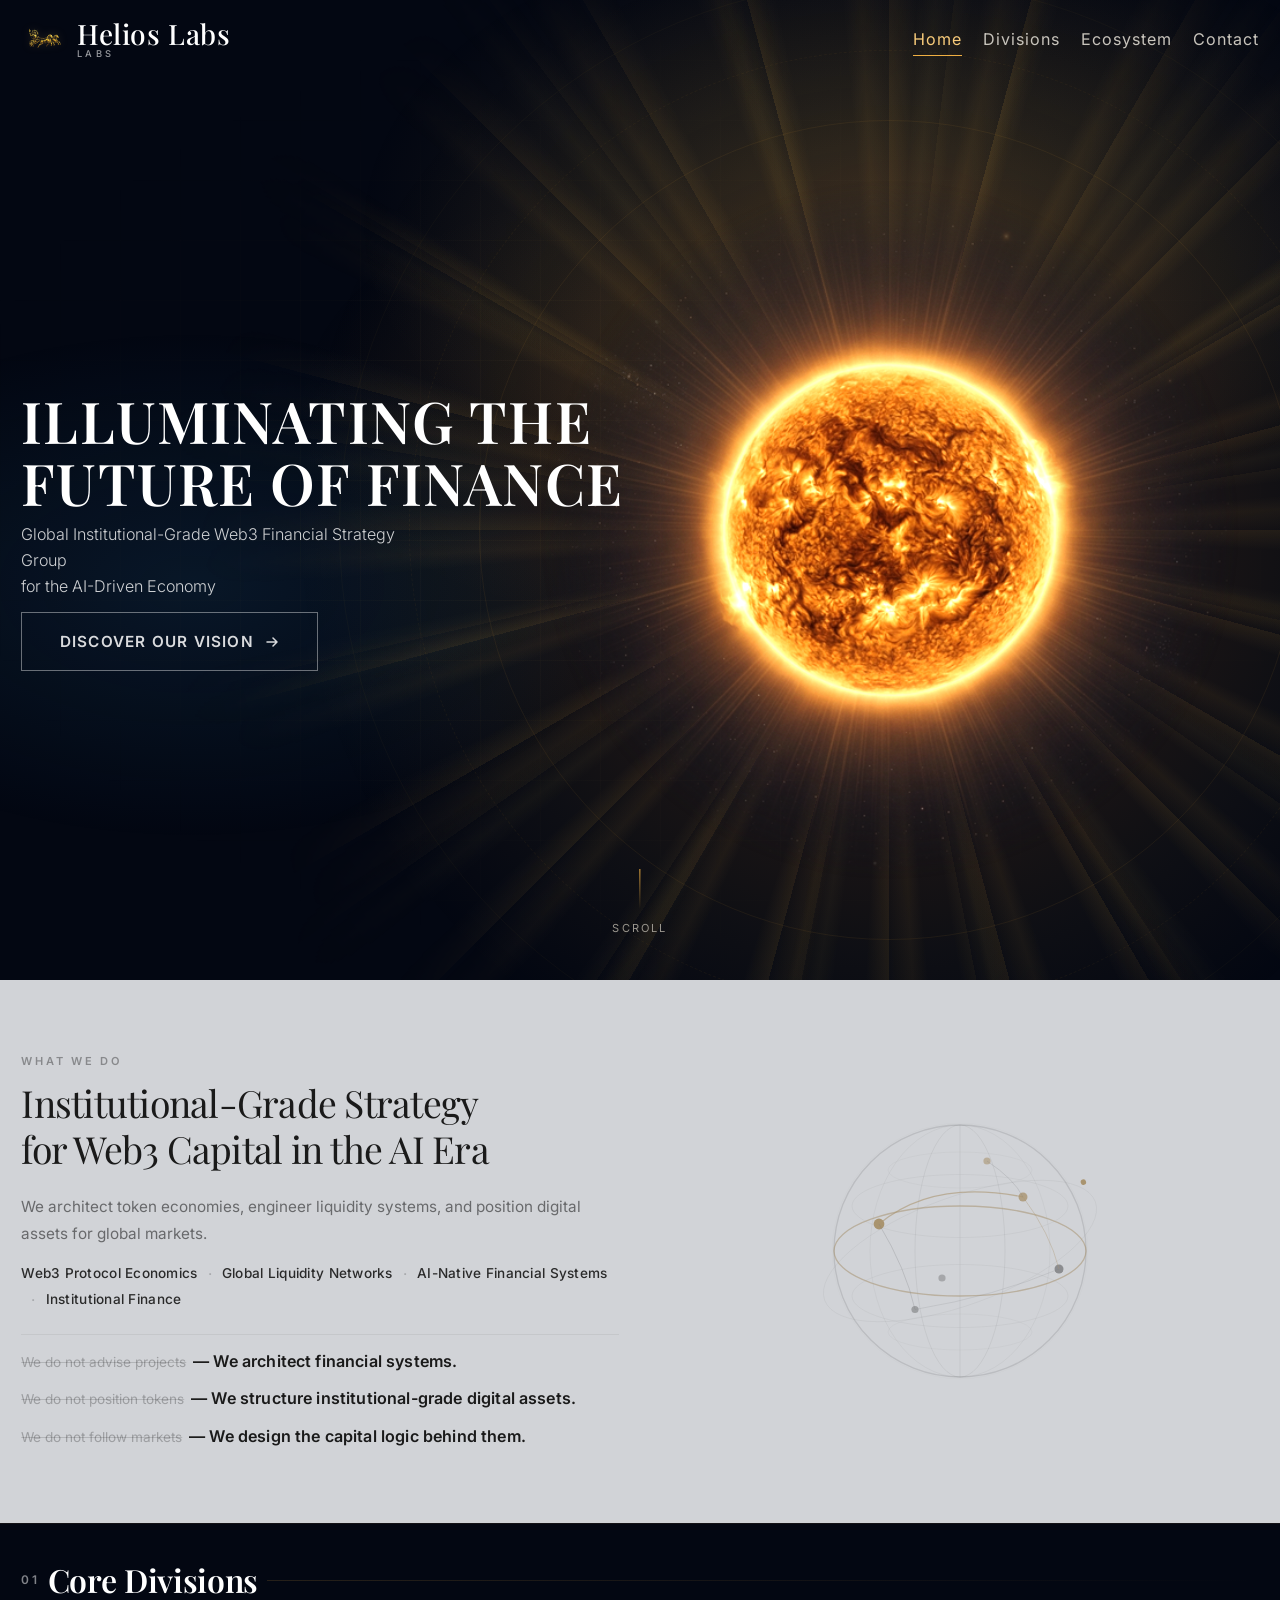
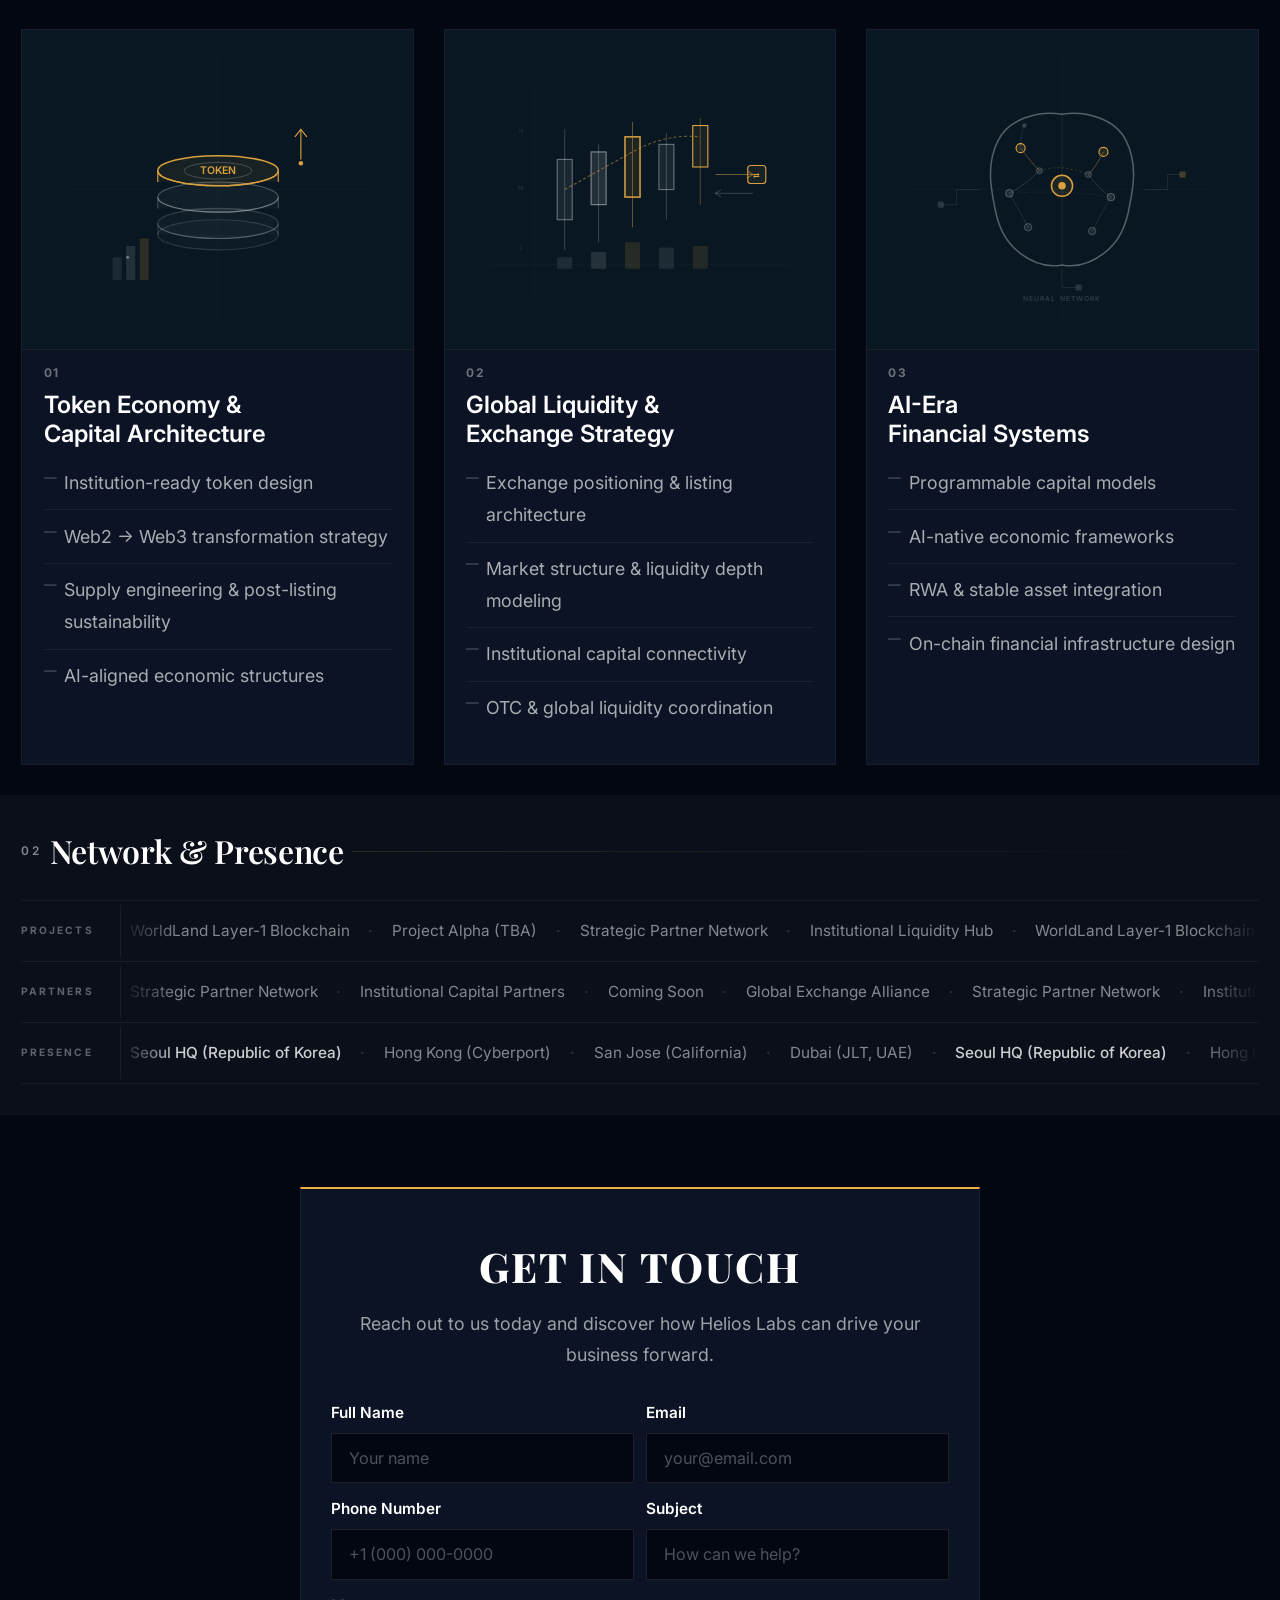
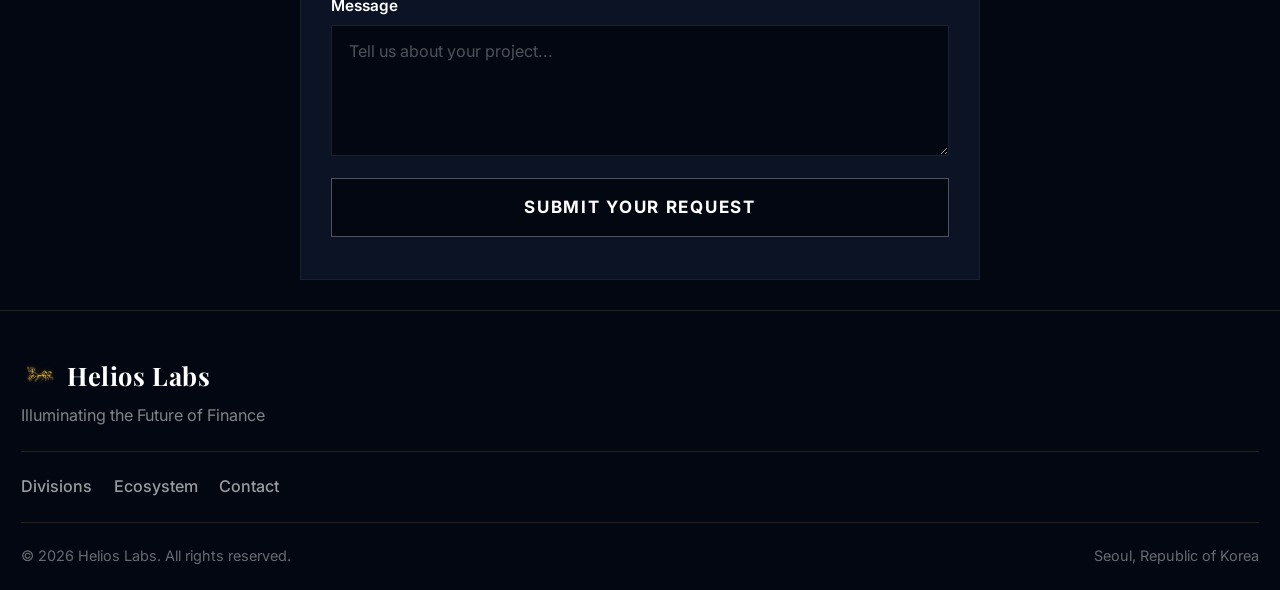
==== index.html @ 91d593d2 "d4" ====
<!DOCTYPE html>
<html lang="en">
<head>
  <meta charset="UTF-8" />
  <meta name="viewport" content="width=device-width, initial-scale=1.0" />
  <title>Helios Labs — Illuminating the Future of Finance</title>
  <meta name="description" content="Helios Labs is a global institutional-grade Web3 financial strategy group for the AI-driven economy. We architect token economies, engineer liquidity systems, and position digital assets for global markets." />
  <link rel="preconnect" href="https://fonts.googleapis.com" />
  <link rel="preconnect" href="https://fonts.gstatic.com" crossorigin />
  <link href="https://fonts.googleapis.com/css2?family=Playfair+Display:ital,wght@0,400;0,500;0,600;0,700;0,800;1,400;1,500;1,600;1,700&family=Inter:opsz,wght@14..32,300;14..32,400;14..32,500;14..32,600&display=swap" rel="stylesheet" />
  <link rel="stylesheet" href="style.css" />
</head>
<body>
  <!-- Navigation -->
  <nav id="navbar">
    <div class="nav-inner">
      <a href="#" class="logo">
        <img src="assets/helios-logo.png" alt="Helios Labs" class="logo-img" />
        <div class="logo-text-group">
          <span class="logo-text">Helios Labs</span>
          <span class="logo-sub">LABS</span>
        </div>
      </a>
      <ul class="nav-links" id="navLinks">
        <li><a href="#hero" class="nav-link active">Home</a></li>
        <li><a href="#divisions" class="nav-link">Divisions</a></li>
        <li><a href="#ecosystem" class="nav-link">Ecosystem</a></li>
        <li><a href="#contact" class="nav-link">Contact</a></li>
      </ul>
      <button class="nav-toggle" id="navToggle" aria-label="Toggle menu">
        <span></span><span></span><span></span>
      </button>
    </div>
  </nav>

  <!-- ═══════════════════════════════════════════
       BOX 1 — HERO
       ═══════════════════════════════════════════ -->
  <section id="hero">
    <!-- Particle Canvas (contained within hero) -->
    <canvas id="particles"></canvas>
    <div class="hero-bg-grid"></div>
    <div class="hero-content">
      <div class="hero-text hero-blur-reveal">
        <h1 class="hero-title" data-reveal>
          ILLUMINATING THE<br />
          <span class="hero-title-accent">FUTURE OF FINANCE</span>
        </h1>
        <p class="hero-subtitle" data-reveal>
          Global Institutional-Grade Web3 Financial Strategy Group<br />
          for the AI-Driven Economy
        </p>
        <a href="#divisions" class="btn-primary" data-reveal>
          <span>Discover Our Vision</span>
          <svg width="16" height="16" viewBox="0 0 16 16" fill="none"><path d="M3 8h10M9 4l4 4-4 4" stroke="currentColor" stroke-width="1.5" stroke-linecap="round" stroke-linejoin="round"/></svg>
        </a>
      </div>
      <div class="hero-visual" data-reveal>
        <div class="sun-glow"></div>
        <div class="sun-ring sun-ring-1"></div>
        <div class="sun-ring sun-ring-2"></div>
        <div class="sun-ring sun-ring-3"></div>
        <img src="assets/hero-sun.png" alt="Helios Sun" class="sun-image" />
      </div>
    </div>
    <div class="hero-scroll-indicator">
      <div class="scroll-line"></div>
      <span>Scroll</span>
    </div>
  </section>



  <!-- ═══════════════════════════════════════════
       NARRATIVE & MANIFESTO
       ═══════════════════════════════════════════ -->
  <section id="narrative">
    <div class="narrative-bg-lines"></div>
    <div class="section-container">
      
      <div class="narrative-rows">
        
        <!-- Single compact row: Text Left, Globe Right -->
        <div class="narrative-row">
          <div class="narrative-content" data-reveal style="padding-left: 0;">
            <p class="narrative-overline">What We Do</p>
            <h2 class="narrative-lead-v2">
              Institutional-Grade Strategy<br>for Web3 Capital in the AI Era
            </h2>

            <div class="narrative-body-block">
              <p class="narrative-body-v2">
                We architect token economies, engineer liquidity systems, and position digital assets for global markets.
              </p>

              <div class="narrative-pillars">
                <span class="pillar-item">Web3 Protocol Economics</span>
                <span class="pillar-divider">·</span>
                <span class="pillar-item">Global Liquidity Networks</span>
                <span class="pillar-divider">·</span>
                <span class="pillar-item">AI-Native Financial Systems</span>
                <span class="pillar-divider">·</span>
                <span class="pillar-item">Institutional Finance</span>
              </div>
            </div>

            <div class="manifesto-mini">
              <div class="manifesto-mini-row">
                <span class="cross">We do not advise projects</span>
                <span class="check">— We architect financial systems.</span>
              </div>
              <div class="manifesto-mini-row">
                <span class="cross">We do not position tokens</span>
                <span class="check">— We structure institutional-grade digital assets.</span>
              </div>
              <div class="manifesto-mini-row">
                <span class="cross">We do not follow markets</span>
                <span class="check">— We design the capital logic behind them.</span>
              </div>
            </div>
          </div>

          <div class="narrative-visual" data-reveal>
            <svg viewBox="0 0 400 400" fill="none" xmlns="http://www.w3.org/2000/svg" class="wireframe-art" style="max-width: 360px;">
              <!-- Globe -->
              <g transform="translate(200, 200)">
                <circle cx="0" cy="0" r="140" stroke="rgba(255,255,255,0.25)" stroke-width="1.5" fill="none"/>
                <circle cx="0" cy="0" r="142" stroke="rgba(255,255,255,0.08)" stroke-width="0.5" fill="none"/>
                <ellipse cx="0" cy="0" rx="140" ry="50" stroke="rgba(255,255,255,0.12)" stroke-width="1" fill="none"/>
                <ellipse cx="0" cy="-50" rx="120" ry="35" stroke="rgba(255,255,255,0.10)" stroke-width="1" fill="none"/>
                <ellipse cx="0" cy="50" rx="120" ry="35" stroke="rgba(255,255,255,0.10)" stroke-width="1" fill="none"/>
                <ellipse cx="0" cy="-90" rx="80" ry="20" stroke="rgba(255,255,255,0.08)" stroke-width="1" fill="none"/>
                <ellipse cx="0" cy="90" rx="80" ry="20" stroke="rgba(255,255,255,0.08)" stroke-width="1" fill="none"/>
                <ellipse cx="0" cy="0" rx="50" ry="140" stroke="rgba(255,255,255,0.15)" stroke-width="1" fill="none"/>
                <ellipse cx="0" cy="0" rx="100" ry="140" stroke="rgba(255,255,255,0.10)" stroke-width="1" fill="none"/>
                <line x1="0" y1="-140" x2="0" y2="140" stroke="rgba(255,255,255,0.15)" stroke-width="1"/>
                <ellipse cx="0" cy="0" rx="140" ry="50" stroke="var(--gold)" stroke-width="1.5" fill="none" opacity="0.5"/>
                <circle cx="-90" cy="-30" r="6" fill="var(--gold)" class="svg-pulse"/>
                <circle cx="70" cy="-60" r="5" fill="var(--gold)" opacity="0.8" class="svg-pulse" style="animation-delay:0.3s"/>
                <circle cx="110" cy="20" r="5" fill="rgba(255,255,255,0.8)" class="svg-pulse" style="animation-delay:0.6s"/>
                <circle cx="-50" cy="65" r="4" fill="rgba(255,255,255,0.6)"/>
                <circle cx="30" cy="-100" r="4" fill="var(--gold)" opacity="0.6"/>
                <circle cx="-20" cy="30" r="4" fill="rgba(255,255,255,0.5)"/>
                <path d="M-90,-30 Q -30,-80 70,-60" stroke="var(--gold)" stroke-width="1.5" fill="none" opacity="0.6"/>
                <path d="M70,-60 Q 100,-20 110,20" stroke="var(--gold)" stroke-width="1" fill="none" opacity="0.4"/>
                <path d="M-90,-30 Q -60,20 -50,65" stroke="rgba(255,255,255,0.3)" stroke-width="1" fill="none"/>
                <path d="M110,20 Q 40,50 -50,65" stroke="rgba(255,255,255,0.2)" stroke-width="1" fill="none"/>
                <path d="M30,-100 Q 60,-80 70,-60" stroke="rgba(255,255,255,0.25)" stroke-width="1" fill="none"/>
                <g class="svg-spin" style="animation-duration: 30s;">
                  <ellipse cx="0" cy="0" rx="160" ry="60" stroke="rgba(255,255,255,0.1)" stroke-width="1" fill="none" transform="rotate(-20)"/>
                  <circle cx="155" cy="-25" r="3" fill="var(--gold)" transform="rotate(-20)"/>
                </g>
              </g>
            </svg>
          </div>
        </div>

      </div>

    </div>
  </section>

  <!-- ═══════════════════════════════════════════
       BOX 2 — CORE DIVISIONS
       ═══════════════════════════════════════════ -->
  <section id="divisions">
    <div class="section-container">
      <div class="section-header" data-reveal>
        <span class="section-label">01</span>
        <h2 class="section-title">Core Divisions</h2>
        <div class="section-line"></div>
      </div>

      <div class="divisions-grid">
        <!-- Division 1 -->
        <div class="division-card" data-reveal>
          <div class="division-art-container">
            <svg class="division-svg" viewBox="0 0 400 360" fill="none" xmlns="http://www.w3.org/2000/svg">
              <!-- Subtle grid -->
              <g stroke="rgba(255,255,255,0.04)" stroke-width="1">
                <line x1="0" y1="180" x2="400" y2="180"/><line x1="200" y1="0" x2="200" y2="360"/>
              </g>

              <!-- Coin Stack -->
              <g transform="translate(200, 180)">
                <!-- Bottom coin -->
                <ellipse cx="0" cy="60" rx="80" ry="20" stroke="rgba(255,255,255,0.15)" stroke-width="1.5" fill="rgba(255,255,255,0.02)"/>
                <path d="M-80,60 L-80,45 A80 20 0 0 0 80 45 L80,60" stroke="rgba(255,255,255,0.15)" stroke-width="1.5" fill="rgba(255,255,255,0.02)"/>
                <ellipse cx="0" cy="45" rx="80" ry="20" stroke="rgba(255,255,255,0.2)" stroke-width="1.5" fill="rgba(255,255,255,0.03)"/>

                <!-- Middle coin -->
                <path d="M-80,25 L-80,10 A80 20 0 0 0 80 10 L80,25" stroke="rgba(255,255,255,0.25)" stroke-width="1.5" fill="rgba(255,255,255,0.03)"/>
                <ellipse cx="0" cy="10" rx="80" ry="20" stroke="rgba(255,255,255,0.3)" stroke-width="1.5" fill="rgba(255,255,255,0.04)"/>

                <!-- Top coin (highlighted) -->
                <path d="M-80,-10 L-80,-25 A80 20 0 0 0 80 -25 L80,-10" stroke="var(--gold)" stroke-width="1.5" fill="rgba(239,175,66,0.06)"/>
                <ellipse cx="0" cy="-25" rx="80" ry="20" stroke="var(--gold)" stroke-width="2" fill="rgba(239,175,66,0.08)"/>
                <!-- Token symbol on top coin -->
                <ellipse cx="0" cy="-25" rx="45" ry="11" stroke="rgba(255,255,255,0.3)" stroke-width="1" fill="none"/>
                <text x="0" y="-21" text-anchor="middle" font-size="14" font-weight="600" fill="var(--gold)" font-family="Inter, sans-serif">TOKEN</text>
              </g>

              <!-- Upward arrow (growth) -->
              <g transform="translate(310, 100)" class="svg-float">
                <line x1="0" y1="40" x2="0" y2="0" stroke="var(--gold)" stroke-width="1.5"/>
                <polyline points="-8,10 0,0 8,10" stroke="var(--gold)" stroke-width="1.5" fill="none"/>
              </g>

              <!-- Small chart bars -->
              <g transform="translate(60, 240)" opacity="0.3">
                <rect x="0" y="30" width="12" height="30" fill="rgba(255,255,255,0.3)" rx="1"/>
                <rect x="18" y="15" width="12" height="45" fill="rgba(255,255,255,0.4)" rx="1"/>
                <rect x="36" y="5" width="12" height="55" fill="var(--gold)" rx="1" opacity="0.6"/>
              </g>

              <!-- Connection dots -->
              <circle cx="310" cy="145" r="3" fill="var(--gold)" class="svg-pulse"/>
              <circle cx="80" cy="270" r="2" fill="rgba(255,255,255,0.4)"/>
            </svg>
          </div>
          <div class="division-content">
            <div class="division-index">01</div>
            <h3>Token Economy &<br />Capital Architecture</h3>
            <ul class="division-list">
              <li>Institution-ready token design</li>
              <li>Web2 → Web3 transformation strategy</li>
              <li>Supply engineering & post-listing sustainability</li>
              <li>AI-aligned economic structures</li>
            </ul>
          </div>
        </div>

        <!-- Division 2 -->
        <div class="division-card" data-reveal>
          <div class="division-art-container">
            <svg class="division-svg" viewBox="0 0 400 360" fill="none" xmlns="http://www.w3.org/2000/svg">
              <!-- Subtle grid -->
              <g stroke="rgba(255,255,255,0.04)" stroke-width="1">
                <line x1="0" y1="280" x2="400" y2="280"/>
                <line x1="60" y1="40" x2="60" y2="320"/>
              </g>

              <!-- Y-axis labels -->
              <g fill="rgba(255,255,255,0.15)" font-size="8" font-family="Inter, sans-serif">
                <text x="45" y="105" text-anchor="end">H</text>
                <text x="45" y="180" text-anchor="end">M</text>
                <text x="45" y="260" text-anchor="end">L</text>
              </g>

              <!-- Candlestick Chart -->
              <g transform="translate(80, 80)">
                <!-- Candle 1 - bearish (down) -->
                <line x1="20" y1="20" x2="20" y2="180" stroke="rgba(255,255,255,0.3)" stroke-width="1"/>
                <rect x="10" y="60" width="20" height="80" stroke="rgba(255,255,255,0.4)" stroke-width="1.5" fill="rgba(255,255,255,0.08)"/>

                <!-- Candle 2 - bullish (up) -->
                <line x1="65" y1="40" x2="65" y2="170" stroke="rgba(255,255,255,0.3)" stroke-width="1"/>
                <rect x="55" y="50" width="20" height="70" stroke="rgba(255,255,255,0.5)" stroke-width="1.5" fill="rgba(255,255,255,0.12)"/>

                <!-- Candle 3 - strong bullish (gold) -->
                <line x1="110" y1="10" x2="110" y2="150" stroke="var(--gold)" stroke-width="1" opacity="0.6"/>
                <rect x="100" y="30" width="20" height="80" stroke="var(--gold)" stroke-width="2" fill="rgba(239,175,66,0.1)"/>

                <!-- Candle 4 - bullish -->
                <line x1="155" y1="25" x2="155" y2="140" stroke="rgba(255,255,255,0.3)" stroke-width="1"/>
                <rect x="145" y="40" width="20" height="60" stroke="rgba(255,255,255,0.4)" stroke-width="1.5" fill="rgba(255,255,255,0.08)"/>

                <!-- Candle 5 - top -->
                <line x1="200" y1="5" x2="200" y2="120" stroke="var(--gold)" stroke-width="1" opacity="0.5"/>
                <rect x="190" y="15" width="20" height="55" stroke="var(--gold)" stroke-width="1.5" fill="rgba(239,175,66,0.08)"/>

                <!-- Trend line overlay -->
                <path d="M20,100 Q65,75 110,50 T200,30" stroke="var(--gold)" stroke-width="1.5" fill="none" opacity="0.5" stroke-dasharray="4 3"/>
              </g>

              <!-- Liquidity flow arrows -->
              <g transform="translate(300, 160)">
                <!-- Bidirectional arrows -->
                <path d="M0,0 L50,0" stroke="var(--gold)" stroke-width="1.5" opacity="0.5"/>
                <polyline points="42,-5 50,0 42,5" stroke="var(--gold)" stroke-width="1.5" fill="none" opacity="0.5"/>
                <path d="M0,25 L50,25" stroke="rgba(255,255,255,0.3)" stroke-width="1"/>
                <polyline points="8,20 0,25 8,30" stroke="rgba(255,255,255,0.3)" stroke-width="1" fill="none"/>
              </g>

              <!-- Exchange node -->
              <g transform="translate(355, 160)" class="svg-pulse">
                <rect x="-12" y="-12" width="24" height="24" rx="4" stroke="var(--gold)" stroke-width="1.5" fill="rgba(239,175,66,0.08)"/>
                <text x="0" y="4" text-anchor="middle" font-size="10" fill="var(--gold)" font-family="Inter, sans-serif">⇄</text>
              </g>

              <!-- Volume bars at bottom -->
              <g transform="translate(80, 285)" opacity="0.25">
                <rect x="10" y="-15" width="20" height="15" fill="rgba(255,255,255,0.4)" rx="1"/>
                <rect x="55" y="-22" width="20" height="22" fill="rgba(255,255,255,0.5)" rx="1"/>
                <rect x="100" y="-35" width="20" height="35" fill="var(--gold)" rx="1" opacity="0.6"/>
                <rect x="145" y="-28" width="20" height="28" fill="rgba(255,255,255,0.4)" rx="1"/>
                <rect x="190" y="-30" width="20" height="30" fill="var(--gold)" rx="1" opacity="0.5"/>
              </g>
            </svg>
          </div>
          <div class="division-content">
            <div class="division-index">02</div>
            <h3>Global Liquidity &<br />Exchange Strategy</h3>
            <ul class="division-list">
              <li>Exchange positioning & listing architecture</li>
              <li>Market structure & liquidity depth modeling</li>
              <li>Institutional capital connectivity</li>
              <li>OTC & global liquidity coordination</li>
            </ul>
          </div>
        </div>

        <!-- Division 3 -->
        <div class="division-card" data-reveal>
          <div class="division-art-container">
            <svg class="division-svg" viewBox="0 0 400 360" fill="none" xmlns="http://www.w3.org/2000/svg">
              <!-- Subtle grid -->
              <g stroke="rgba(255,255,255,0.04)" stroke-width="1">
                <line x1="0" y1="180" x2="400" y2="180"/><line x1="200" y1="0" x2="200" y2="360"/>
              </g>

              <!-- Brain outline (left hemisphere) -->
              <g transform="translate(200, 175)">
                <path d="M0,-95 C-30,-100 -70,-90 -85,-60 C-100,-30 -95,0 -90,25 C-85,55 -75,75 -55,90 C-35,105 -15,108 0,105"
                      stroke="rgba(255,255,255,0.35)" stroke-width="2" fill="none"/>
                <!-- Brain outline (right hemisphere) -->
                <path d="M0,-95 C30,-100 70,-90 85,-60 C100,-30 95,0 90,25 C85,55 75,75 55,90 C35,105 15,108 0,105"
                      stroke="rgba(255,255,255,0.35)" stroke-width="2" fill="none"/>
                <!-- Center line -->
                <line x1="0" y1="-95" x2="0" y2="105" stroke="rgba(255,255,255,0.1)" stroke-width="1"/>

                <!-- Neural network nodes (left side) -->
                <circle cx="-55" cy="-50" r="6" fill="rgba(239,175,66,0.15)" stroke="var(--gold)" stroke-width="1.5" class="svg-pulse"/>
                <circle cx="-70" cy="10" r="5" fill="rgba(255,255,255,0.1)" stroke="rgba(255,255,255,0.4)" stroke-width="1"/>
                <circle cx="-45" cy="55" r="5" fill="rgba(255,255,255,0.1)" stroke="rgba(255,255,255,0.3)" stroke-width="1"/>
                <circle cx="-30" cy="-20" r="4" fill="rgba(255,255,255,0.1)" stroke="rgba(255,255,255,0.3)" stroke-width="1"/>
                <circle cx="-50" cy="-80" r="3" fill="rgba(255,255,255,0.2)"/>

                <!-- Neural network nodes (right side) -->
                <circle cx="55" cy="-45" r="6" fill="rgba(239,175,66,0.15)" stroke="var(--gold)" stroke-width="1.5" class="svg-pulse" style="animation-delay:0.5s"/>
                <circle cx="65" cy="15" r="5" fill="rgba(255,255,255,0.1)" stroke="rgba(255,255,255,0.4)" stroke-width="1"/>
                <circle cx="40" cy="60" r="5" fill="rgba(255,255,255,0.1)" stroke="rgba(255,255,255,0.3)" stroke-width="1"/>
                <circle cx="35" cy="-15" r="4" fill="rgba(255,255,255,0.1)" stroke="rgba(255,255,255,0.3)" stroke-width="1"/>

                <!-- Synaptic connections (left) -->
                <path d="M-55,-50 Q -40,-30 -30,-20" stroke="var(--gold)" stroke-width="1" opacity="0.5"/>
                <path d="M-30,-20 Q -50,0 -70,10" stroke="rgba(255,255,255,0.2)" stroke-width="1"/>
                <path d="M-70,10 Q -55,35 -45,55" stroke="rgba(255,255,255,0.15)" stroke-width="1"/>
                <path d="M-55,-50 Q -55,-70 -50,-80" stroke="rgba(255,255,255,0.15)" stroke-width="1"/>

                <!-- Synaptic connections (right) -->
                <path d="M55,-45 Q 45,-25 35,-15" stroke="var(--gold)" stroke-width="1" opacity="0.5"/>
                <path d="M35,-15 Q 50,5 65,15" stroke="rgba(255,255,255,0.2)" stroke-width="1"/>
                <path d="M65,15 Q 50,40 40,60" stroke="rgba(255,255,255,0.15)" stroke-width="1"/>

                <!-- Cross connections -->
                <path d="M-30,-20 Q 0,-30 35,-15" stroke="var(--gold)" stroke-width="1" opacity="0.3" stroke-dasharray="3 3"/>
                <path d="M-70,10 Q 0,5 65,15" stroke="rgba(255,255,255,0.15)" stroke-width="1" stroke-dasharray="2 3"/>

                <!-- Central AI core -->
                <circle cx="0" cy="0" r="14" fill="rgba(239,175,66,0.1)" stroke="var(--gold)" stroke-width="2" class="svg-pulse" style="animation-delay:0.2s"/>
                <circle cx="0" cy="0" r="5" fill="var(--gold)"/>
              </g>

              <!-- Circuit traces extending from brain -->
              <g stroke="rgba(255,255,255,0.12)" stroke-width="1">
                <path d="M90 180 L60 180 L60 200 L40 200" fill="none"/>
                <path d="M310 180 L340 180 L340 160 L360 160" fill="none"/>
                <path d="M200 285 L200 310 L220 310" fill="none"/>
              </g>
              <rect x="35" y="196" width="8" height="8" rx="1" fill="rgba(255,255,255,0.15)"/>
              <rect x="356" y="156" width="8" height="8" rx="1" fill="rgba(239,175,66,0.3)"/>
              <rect x="218" y="306" width="8" height="8" rx="1" fill="rgba(255,255,255,0.15)"/>

              <!-- "AI" label -->
              <text x="200" y="328" text-anchor="middle" font-size="9" font-weight="500" fill="rgba(255,255,255,0.2)" font-family="Inter, sans-serif" letter-spacing="0.15em">NEURAL NETWORK</text>
            </svg>
          </div>
          <div class="division-content">
            <div class="division-index">03</div>
            <h3>AI-Era<br />Financial Systems</h3>
            <ul class="division-list">
              <li>Programmable capital models</li>
              <li>AI-native economic frameworks</li>
              <li>RWA & stable asset integration</li>
              <li>On-chain financial infrastructure design</li>
            </ul>
          </div>
        </div>
      </div>
    </div>
  </section>

  <!-- ═══════════════════════════════════════════
       BOX 4 — ECOSYSTEM (Ticker Dashboard)
       ═══════════════════════════════════════════ -->
  <section id="ecosystem">
    <div class="section-container">
      <div class="section-header" data-reveal>
        <span class="section-label">02</span>
        <h2 class="section-title">Network & Presence</h2>
        <div class="section-line"></div>
      </div>

      <div class="ticker-dashboard" data-reveal>
        <!-- Row 1: Projects -->
        <div class="ticker-row">
          <div class="ticker-label">PROJECTS</div>
          <div class="ticker-track">
            <div class="ticker-content ticker-scroll-left">
              <span class="ticker-item">WorldLand Layer-1 Blockchain</span>
              <span class="ticker-dot">·</span>
              <span class="ticker-item">Project Alpha (TBA)</span>
              <span class="ticker-dot">·</span>
              <span class="ticker-item">Strategic Partner Network</span>
              <span class="ticker-dot">·</span>
              <span class="ticker-item">Institutional Liquidity Hub</span>
              <span class="ticker-dot">·</span>
              <!-- Duplicate for seamless loop -->
              <span class="ticker-item">WorldLand Layer-1 Blockchain</span>
              <span class="ticker-dot">·</span>
              <span class="ticker-item">Project Alpha (TBA)</span>
              <span class="ticker-dot">·</span>
              <span class="ticker-item">Strategic Partner Network</span>
              <span class="ticker-dot">·</span>
              <span class="ticker-item">Institutional Liquidity Hub</span>
              <span class="ticker-dot">·</span>
            </div>
          </div>
        </div>

        <!-- Row 2: Partners -->
        <div class="ticker-row">
          <div class="ticker-label">PARTNERS</div>
          <div class="ticker-track">
            <div class="ticker-content ticker-scroll-right">
              <span class="ticker-item">Strategic Partner Network</span>
              <span class="ticker-dot">·</span>
              <span class="ticker-item">Institutional Capital Partners</span>
              <span class="ticker-dot">·</span>
              <span class="ticker-item">Coming Soon</span>
              <span class="ticker-dot">·</span>
              <span class="ticker-item">Global Exchange Alliance</span>
              <span class="ticker-dot">·</span>
              <!-- Duplicate for seamless loop -->
              <span class="ticker-item">Strategic Partner Network</span>
              <span class="ticker-dot">·</span>
              <span class="ticker-item">Institutional Capital Partners</span>
              <span class="ticker-dot">·</span>
              <span class="ticker-item">Coming Soon</span>
              <span class="ticker-dot">·</span>
              <span class="ticker-item">Global Exchange Alliance</span>
              <span class="ticker-dot">·</span>
            </div>
          </div>
        </div>

        <!-- Row 3: Global Presence -->
        <div class="ticker-row">
          <div class="ticker-label">PRESENCE</div>
          <div class="ticker-track">
            <div class="ticker-content ticker-scroll-left" style="animation-duration: 28s;">
              <span class="ticker-item ticker-highlight">Seoul HQ (Republic of Korea)</span>
              <span class="ticker-dot">·</span>
              <span class="ticker-item">Hong Kong (Cyberport)</span>
              <span class="ticker-dot">·</span>
              <span class="ticker-item">San Jose (California)</span>
              <span class="ticker-dot">·</span>
              <span class="ticker-item">Dubai (JLT, UAE)</span>
              <span class="ticker-dot">·</span>
              <!-- Duplicate for seamless loop -->
              <span class="ticker-item ticker-highlight">Seoul HQ (Republic of Korea)</span>
              <span class="ticker-dot">·</span>
              <span class="ticker-item">Hong Kong (Cyberport)</span>
              <span class="ticker-dot">·</span>
              <span class="ticker-item">San Jose (California)</span>
              <span class="ticker-dot">·</span>
              <span class="ticker-item">Dubai (JLT, UAE)</span>
              <span class="ticker-dot">·</span>
            </div>
          </div>
        </div>
      </div>
    </div>
  </section>

  <!-- ═══════════════════════════════════════════
       BOX 5 — CONTACT
       ═══════════════════════════════════════════ -->
  <section id="contact">
    <div class="section-container">

      <!-- Institutional Solid Contact Form Card Near Footer -->
      <div class="contact-glass-card" data-reveal style="margin-top: var(--space-2xl);">
        <h2 class="contact-title">GET IN TOUCH</h2>
        <p class="contact-subtitle">
          Reach out to us today and discover how Helios Labs can
          drive your business forward.
        </p>

        <form class="contact-form" onsubmit="return false;">
          <div class="form-row">
            <div class="form-group">
              <label for="fullName">Full Name</label>
              <input type="text" id="fullName" placeholder="Your name" />
            </div>
            <div class="form-group">
              <label for="email">Email</label>
              <input type="email" id="email" placeholder="your@email.com" />
            </div>
          </div>
          <div class="form-row">
            <div class="form-group">
              <label for="phone">Phone Number</label>
              <input type="tel" id="phone" placeholder="+1 (000) 000-0000" />
            </div>
            <div class="form-group">
              <label for="subject">Subject</label>
              <input type="text" id="subject" placeholder="How can we help?" />
            </div>
          </div>
          <div class="form-group form-group-full">
            <label for="message">Message</label>
            <textarea id="message" rows="5" placeholder="Tell us about your project..."></textarea>
          </div>
          <button type="submit" class="contact-submit-btn">SUBMIT YOUR REQUEST</button>
        </form>
      </div>

    </div>
  </section>

  <!-- Footer -->
  <footer id="footer">
    <div class="footer-inner">
      <div class="footer-brand">
        <div class="footer-logo-row">
          <img src="assets/helios-logo.png" alt="Helios Labs" class="footer-logo-img" />
          <span class="logo-text">Helios Labs</span>
        </div>
        <p>Illuminating the Future of Finance</p>
      </div>
      <div class="footer-links">
        <a href="#divisions">Divisions</a>
        <a href="#ecosystem">Ecosystem</a>
        <a href="#contact">Contact</a>
      </div>
      <div class="footer-bottom">
        <p>&copy; 2026 Helios Labs. All rights reserved.</p>
        <p>Seoul, Republic of Korea</p>
      </div>
    </div>
  </footer>

  <script src="splash-cursor.js"></script>
  <script src="script.js"></script>
</body>
</html>
---- style.css ----
/* ============================================
   HELIOS LABS — Corporate Design System
   Aesthetic: Celestial Luxury × Swiss Precision
   ============================================ */

/* --- Design Tokens --- */
:root {
  /* Primary Palette — Ocean Teal / Navy (#103341 based) */
  --navy-deepest: #030712;
  --navy-deep: #0B1324;
  --navy-mid: #111C33;
  --navy-light: #1A2B4C;
  --navy-surface: #103341;

  /* Gold Spectrum — Amber Gold */
  --gold: #EFAF42;
  --gold-light: #F8CB7A;
  --gold-muted: #B88A36;
  --gold-dim: rgba(239, 175, 66, 0.15);
  --gold-glow: rgba(239, 175, 66, 0.08);

  /* Neutrals */
  --white: #f0ece4;
  --white-pure: #ffffff;
  --gray-100: #c8c4bc;
  --gray-200: #9a968e;
  --gray-300: #6e6b64;
  --gray-400: #3d3b37;
  --border: rgba(239, 175, 66, 0.15);
  --border-hover: rgba(239, 175, 66, 0.4);

  /* Light Theme */
  --surface-light: #F4F6F9;
  --surface-cream: #FFFFFF;
  --text-dark: #071922;
  --text-mid: #143d55;
  --text-muted: #718096;
  --border-light: rgba(10, 36, 48, 0.08);
  --border-light-hover: rgba(10, 36, 48, 0.25);

  /* Typography */
  --font-heading: 'Playfair Display', Georgia, 'Times New Roman', serif;
  --font-display: 'Playfair Display', Georgia, 'Times New Roman', serif;
  --font-body: 'Inter', -apple-system, BlinkMacSystemFont, 'Helvetica Neue', sans-serif;

  /* Spacing */
  --space-xs: 0.25rem;
  --space-sm: 0.5rem;
  --space-md: 0.75rem;
  --space-lg: 1.25rem;
  --space-xl: 1.75rem;
  --space-2xl: 2.5rem;
  --space-3xl: 3.5rem;

  /* Layout */
  --container: 1320px;
  --nav-height: 80px;

  /* Transitions */
  --ease-out: cubic-bezier(0.16, 1, 0.3, 1);
  --ease-in-out: cubic-bezier(0.65, 0, 0.35, 1);
  --duration: 0.6s;
  --duration-fast: 0.3s;
}

/* --- Reset & Base --- */
*,
*::before,
*::after {
  margin: 0;
  padding: 0;
  box-sizing: border-box;
}

html {
  scroll-behavior: smooth;
  font-size: 17px;
  -webkit-font-smoothing: antialiased;
  -moz-osx-font-smoothing: grayscale;
}

body {
  font-family: var(--font-body);
  background: var(--navy-deepest);
  color: var(--white);
  line-height: 1.7;
  overflow-x: hidden;
}

body::before {
  content: '';
  position: fixed;
  inset: 0;
  z-index: 1;
  pointer-events: none;
  background:
    radial-gradient(ellipse 60% 50% at 70% 25%, rgba(212, 168, 83, 0.18) 0%, transparent 70%),
    radial-gradient(ellipse 50% 40% at 15% 65%, rgba(25, 71, 106, 0.25) 0%, transparent 70%),
    radial-gradient(ellipse 45% 40% at 50% 45%, rgba(212, 140, 50, 0.08) 0%, transparent 60%);
}

a {
  color: inherit;
  text-decoration: none;
}

img {
  max-width: 100%;
  height: auto;
  display: block;
}

/* --- Scrollbar --- */
::-webkit-scrollbar {
  width: 6px;
}
::-webkit-scrollbar-track {
  background: var(--navy-deepest);
}
::-webkit-scrollbar-thumb {
  background: var(--gold-muted);
  border-radius: 3px;
}
::-webkit-scrollbar-thumb:hover {
  background: var(--gold);
}

/* --- Particle Canvas --- */
#particles {
  position: absolute;
  top: 0;
  left: 0;
  width: 100%;
  height: 100%;
  z-index: 2;
  pointer-events: none;
}

/* ============================================
   NAVIGATION
   ============================================ */
#navbar {
  position: fixed;
  top: 0;
  left: 0;
  width: 100%;
  height: var(--nav-height);
  z-index: 1000;
  transition: background var(--duration-fast) ease,
              backdrop-filter var(--duration-fast) ease,
              border-color var(--duration-fast) ease;
  border-bottom: 1px solid transparent;
}

#navbar.scrolled {
  background: var(--navy-deepest);
  border-bottom-color: var(--gold);
}

.nav-inner {
  max-width: var(--container);
  margin: 0 auto;
  padding: 0 var(--space-lg);
  height: 100%;
  display: flex;
  align-items: center;
  justify-content: space-between;
}

.logo {
  display: flex;
  align-items: center;
  gap: 0.7rem;
  line-height: 1;
}

.logo-img {
  width: 44px;
  height: 44px;
  object-fit: contain;
  filter: drop-shadow(0 0 4px rgba(212, 168, 83, 0.3));
}

.logo-text-group {
  display: flex;
  flex-direction: column;
}

.logo-text {
  font-family: var(--font-display);
  font-size: 1.65rem;
  font-weight: 500;
  color: var(--white-pure);
  letter-spacing: 0.02em;
}

.logo-sub {
  font-family: var(--font-body);
  font-size: 0.55rem;
  font-weight: 500;
  letter-spacing: 0.35em;
  color: rgba(255, 255, 255, 0.6);
  text-transform: uppercase;
  margin-top: 1px;
}

.nav-links {
  display: flex;
  list-style: none;
  gap: var(--space-lg);
}

.nav-link {
  font-family: var(--font-body);
  font-size: 0.95rem;
  font-weight: 400;
  letter-spacing: 0.06em;
  color: var(--gray-100);
  transition: color var(--duration-fast) ease;
  position: relative;
  padding: 0.3rem 0;
}

.nav-link::after {
  content: '';
  position: absolute;
  bottom: -2px;
  left: 0;
  width: 0;
  height: 1px;
  background: var(--gold);
  transition: width var(--duration-fast) var(--ease-out);
}

.nav-link:hover,
.nav-link.active {
  color: var(--gold-light);
}

.nav-link:hover::after,
.nav-link.active::after {
  width: 100%;
}

.nav-toggle {
  display: none;
  flex-direction: column;
  gap: 5px;
  background: none;
  border: none;
  cursor: pointer;
  padding: 4px;
}

.nav-toggle span {
  width: 22px;
  height: 1.5px;
  background: var(--white);
  transition: all var(--duration-fast) ease;
}

/* ============================================
   BOX 1 — HERO
   ============================================ */
#hero {
  position: relative;
  min-height: 100vh;
  display: flex;
  align-items: center;
  overflow: hidden;
  z-index: 1;
}

.hero-bg-grid {
  position: absolute;
  inset: 0;
  background-image:
    linear-gradient(rgba(212, 168, 83, 0.03) 1px, transparent 1px),
    linear-gradient(90deg, rgba(212, 168, 83, 0.03) 1px, transparent 1px);
  background-size: 60px 60px;
  mask-image: radial-gradient(ellipse 80% 70% at 50% 50%, black 20%, transparent 70%);
  -webkit-mask-image: radial-gradient(ellipse 80% 70% at 50% 50%, black 20%, transparent 70%);
}

.hero-content {
  max-width: var(--container);
  margin: 0 auto;
  padding: 0 var(--space-lg);
  width: 100%;
  display: grid;
  grid-template-columns: 1fr 1fr;
  align-items: center;
  gap: 0;
  padding-top: var(--nav-height);
}

.hero-text {
  position: relative;
  z-index: 5;
}

/* Blur Reveal Animation */
.hero-blur-reveal {
  animation: heroBlurReveal 1.8s cubic-bezier(0.16, 1, 0.3, 1) forwards;
}

@keyframes heroBlurReveal {
  0% {
    filter: blur(18px);
    opacity: 0;
    transform: translateY(10px);
  }
  40% {
    filter: blur(6px);
    opacity: 0.6;
  }
  100% {
    filter: blur(0);
    opacity: 1;
    transform: translateY(0);
  }
}

.hero-eyebrow {
  font-family: var(--font-body);
  font-size: 0.75rem;
  font-weight: 500;
  letter-spacing: 0.3em;
  text-transform: uppercase;
  color: rgba(255, 255, 255, 0.7);
  margin-bottom: var(--space-sm);
}

.hero-title {
  font-family: var(--font-heading);
  font-size: clamp(2.4rem, 4.5vw, 3.8rem);
  font-weight: 600;
  line-height: 1.08;
  color: var(--white-pure);
  margin-bottom: var(--space-sm);
  letter-spacing: 0.02em;
}

.hero-title-accent {
  color: var(--white-pure);
  -webkit-text-fill-color: var(--white-pure);
  background: none;
}

.hero-subtitle {
  font-family: var(--font-body);
  font-size: 0.95rem;
  font-weight: 300;
  color: rgba(255, 255, 255, 0.8);
  line-height: 1.6;
  margin-bottom: var(--space-md);
  max-width: 420px;
}

/* Buttons */
.btn-primary {
  display: inline-flex;
  align-items: center;
  gap: 0.6rem;
  padding: 0.9rem 2.2rem;
  background: transparent;
  color: rgba(255, 255, 255, 0.85);
  font-family: var(--font-body);
  font-size: 0.9rem;
  font-weight: 600;
  letter-spacing: 0.08em;
  text-transform: uppercase;
  border: 1px solid rgba(255, 255, 255, 0.4);
  border-radius: 0;
  cursor: pointer;
  transition: all var(--duration-fast) var(--ease-out);
  position: relative;
  overflow: hidden;
}

.btn-primary span,
.btn-primary svg {
  position: relative;
  z-index: 1;
}

.btn-primary:hover {
  transform: none;
  background: rgba(255, 255, 255, 0.9);
  color: var(--navy-deepest);
  box-shadow: none;
  border-color: rgba(255, 255, 255, 0.9);
}

/* Sun Visual */
.hero-visual {
  position: relative;
  display: flex;
  align-items: center;
  justify-content: center;
  margin-left: -120px;
}

.sun-image {
  width: 900px;
  height: 900px;
  object-fit: contain;
  position: relative;
  z-index: 3;
  animation: sunFloat 10s ease-in-out infinite, sunSpin 120s linear infinite;
  filter: brightness(1.3) drop-shadow(0 0 80px rgba(239, 175, 66, 0.5));
  mask-image: radial-gradient(circle at center, white 30%, transparent 60%);
  -webkit-mask-image: radial-gradient(circle at center, white 30%, transparent 60%);
}

.sun-glow {
  position: absolute;
  width: 1200px;
  height: 1200px;
  background: radial-gradient(
    circle,
    rgba(255, 230, 150, 0.35) 0%,
    rgba(239, 175, 66, 0.22) 15%,
    rgba(239, 140, 50, 0.12) 30%,
    rgba(239, 175, 66, 0.05) 50%,
    transparent 70%
  );
  border-radius: 50%;
  z-index: 1;
  animation: glowPulse 6s ease-in-out infinite;
}

/* Radial light rays */
.hero-visual::before {
  content: '';
  position: absolute;
  width: 1400px;
  height: 1400px;
  z-index: 0;
  background:
    repeating-conic-gradient(
      from 0deg,
      rgba(239, 175, 66, 0.08) 0deg,
      transparent 3deg,
      transparent 10deg,
      rgba(239, 175, 66, 0.05) 12deg,
      transparent 15deg
    );
  mask-image: radial-gradient(circle, transparent 15%, white 25%, white 45%, transparent 70%);
  -webkit-mask-image: radial-gradient(circle, transparent 15%, white 25%, white 45%, transparent 70%);
  border-radius: 50%;
  animation: raysRotate 80s linear infinite;
}

/* Secondary softer rays layer */
.hero-visual::after {
  content: '';
  position: absolute;
  width: 1600px;
  height: 1600px;
  z-index: 0;
  background:
    repeating-conic-gradient(
      from 15deg,
      rgba(255, 200, 80, 0.04) 0deg,
      transparent 2deg,
      transparent 18deg,
      rgba(255, 220, 100, 0.03) 20deg,
      transparent 22deg
    );
  mask-image: radial-gradient(circle, transparent 10%, white 20%, white 40%, transparent 65%);
  -webkit-mask-image: radial-gradient(circle, transparent 10%, white 20%, white 40%, transparent 65%);
  border-radius: 50%;
  animation: raysRotate 120s linear infinite reverse;
}

.sun-ring {
  position: absolute;
  border-radius: 50%;
  border: 1px solid rgba(239, 175, 66, 0.07);
  z-index: 1;
}

.sun-ring-1 {
  width: 820px;
  height: 820px;
  animation: ringRotate 40s linear infinite;
}

.sun-ring-2 {
  width: 960px;
  height: 960px;
  border-style: dashed;
  border-color: rgba(239, 175, 66, 0.05);
  animation: ringRotate 55s linear infinite reverse;
}

.sun-ring-3 {
  width: 1100px;
  height: 1100px;
  border-color: rgba(239, 175, 66, 0.03);
  animation: ringRotate 70s linear infinite;
}

@keyframes sunFloat {
  0%, 100% {
    transform: translateY(0) scale(1);
    filter: brightness(1.3) drop-shadow(0 0 50px rgba(212, 168, 83, 0.4));
  }
  25% {
    transform: translateY(-12px) scale(1.01);
  }
  50% {
    transform: translateY(-4px) scale(1.02);
    filter: brightness(1.45) drop-shadow(0 0 90px rgba(212, 168, 83, 0.6));
  }
  75% {
    transform: translateY(-14px) scale(1.005);
  }
}

@keyframes sunSpin {
  from { rotate: 0deg; }
  to { rotate: 360deg; }
}

@keyframes glowPulse {
  0%, 100% { transform: scale(1); opacity: 1; }
  50% { transform: scale(1.12); opacity: 0.85; }
}

@keyframes ringRotate {
  from { transform: rotate(0deg); }
  to { transform: rotate(360deg); }
}

@keyframes raysRotate {
  from { transform: rotate(0deg); }
  to { transform: rotate(360deg); }
}

/* Scroll Indicator */
.hero-scroll-indicator {
  position: absolute;
  bottom: 2.5rem;
  left: 50%;
  transform: translateX(-50%);
  display: flex;
  flex-direction: column;
  align-items: center;
  gap: 0.6rem;
  z-index: 2;
}

.scroll-line {
  width: 1px;
  height: 40px;
  background: linear-gradient(to bottom, var(--gold), transparent);
  animation: scrollBounce 2s ease-in-out infinite;
}

.hero-scroll-indicator span {
  font-size: 0.65rem;
  letter-spacing: 0.2em;
  text-transform: uppercase;
  color: var(--gray-200);
}

@keyframes scrollBounce {
  0%, 100% { transform: scaleY(1); opacity: 1; }
  50% { transform: scaleY(0.5); opacity: 0.4; }
}

/* ============================================
   SECTION COMMON
   ============================================ */
section {
  position: relative;
  z-index: 1;
}

.section-container {
  max-width: var(--container);
  margin: 0 auto;
  padding: var(--space-xl) var(--space-lg);
}

.section-header {
  display: flex;
  align-items: center;
  gap: var(--space-sm);
  margin-bottom: var(--space-lg);
}

.section-label {
  font-family: var(--font-body);
  font-size: 0.7rem;
  font-weight: 600;
  letter-spacing: 0.2em;
  color: rgba(255, 255, 255, 0.5);
}

.section-title {
  font-family: var(--font-heading);
  font-size: clamp(1.4rem, 2.5vw, 2rem);
  font-weight: 600;
  color: var(--white-pure);
  letter-spacing: -0.01em;
}

.section-line {
  flex: 1;
  height: 1px;
  background: linear-gradient(to right, var(--border), transparent);
}

/* ============================================
   WAVE DIVIDERS
   ============================================ */
.wave-divider {
  position: relative;
  z-index: 2;
  line-height: 0;
  overflow: hidden;
}

.wave-divider svg {
  width: 100%;
  height: 80px;
  display: block;
}

.wave-dark-to-light {
  background: var(--navy-deepest);
  margin-top: -1px;
}

.wave-light-to-dark {
  background: var(--surface-light);
  margin-bottom: -1px;
}

/* ============================================
   LIGHT SECTION OVERRIDES
   ============================================ */
.section-light {
  background: var(--surface-light) !important;
  border-top: none !important;
}

.section-light .section-title {
  color: var(--text-dark);
}

.section-light .section-label {
  color: rgba(0, 0, 0, 0.4);
}

.section-light .section-line {
  background: linear-gradient(to right, var(--border-light), transparent);
}

/* ============================================
   NARRATIVE & MANIFESTO (V2 - White Section)
   ============================================ */
#narrative {
  position: relative;
  background: #d1d3d7;
  border-top: none;
  overflow: hidden;
  padding-top: var(--space-2xl);
  padding-bottom: var(--space-2xl);
}

.narrative-bg-lines {
  display: none;
}

.narrative-rows {
  display: flex;
  flex-direction: column;
  gap: var(--space-lg);
  position: relative;
  z-index: 1;
}

.narrative-row {
  display: flex;
  flex-direction: column;
  gap: var(--space-lg);
  align-items: center;
}

@media (min-width: 900px) {
  .narrative-row {
    flex-direction: row;
    gap: var(--space-2xl);
  }
  .narrative-row-reverse {
    flex-direction: row-reverse;
  }
}

.narrative-row > div {
  flex: 1;
  width: 100%;
}

.narrative-visual {
  position: relative;
  display: flex;
  justify-content: center;
  align-items: center;
}

.wireframe-art {
  width: 100%;
  max-width: 600px;
  height: auto;
  display: block;
  margin: 0 auto;
}

/* Invert globe SVG colors for light background */
#narrative .wireframe-art {
  filter: invert(0.85) hue-rotate(180deg);
  opacity: 0.5;
}

/* Right: Typography Content */
.narrative-content {
  padding-left: var(--space-lg);
}

/* Overline Label */
.narrative-overline {
  font-family: var(--font-body);
  font-size: 0.65rem;
  font-weight: 600;
  letter-spacing: 0.25em;
  color: rgba(0, 0, 0, 0.35);
  text-transform: uppercase;
  margin-bottom: var(--space-sm);
}

/* Display Headline — Serif, editorial weight */
.narrative-lead-v2 {
  font-family: var(--font-heading);
  font-size: clamp(1.6rem, 3vw, 2.2rem);
  font-weight: 400;
  color: #1a1a1a;
  line-height: 1.25;
  margin-bottom: var(--space-lg);
  letter-spacing: -0.02em;
}

/* Body Block */
.narrative-body-block {
  margin-bottom: var(--space-lg);
}

.narrative-body-v2 {
  font-family: var(--font-body);
  font-size: 0.9rem;
  line-height: 1.75;
  color: rgba(0, 0, 0, 0.5);
  margin-bottom: var(--space-md);
}

/* Inline Pillar Tags */
.narrative-pillars {
  display: flex;
  flex-wrap: wrap;
  align-items: center;
  gap: 0;
}

.pillar-item {
  font-family: var(--font-body);
  font-size: 0.8rem;
  font-weight: 500;
  color: #2a2a2a;
  letter-spacing: 0.02em;
}

.pillar-divider {
  color: rgba(0, 0, 0, 0.2);
  padding: 0 0.6rem;
  font-size: 0.9rem;
  user-select: none;
}

/* Mini Manifesto Block */
.manifesto-mini {
  display: flex;
  flex-direction: column;
  gap: 0.6rem;
  padding-top: var(--space-md);
  border-top: 1px solid rgba(0, 0, 0, 0.06);
}

.manifesto-mini-row {
  display: flex;
  align-items: baseline;
  gap: 0.4rem;
  flex-wrap: wrap;
}

.manifesto-mini-row .cross {
  font-family: var(--font-body);
  font-size: 0.8rem;
  color: rgba(0, 0, 0, 0.25);
  text-decoration: line-through;
  text-decoration-color: rgba(0, 0, 0, 0.15);
  font-weight: 400;
}

.manifesto-mini-row .check {
  font-family: var(--font-body);
  font-size: 0.95rem;
  font-weight: 600;
  color: #1a1a1a;
  letter-spacing: 0.01em;
}



/* ============================================
   BOX 3 — CORE DIVISIONS
   ============================================ */
#divisions {
  background: var(--navy-deepest);
  border-top: 1px solid rgba(212, 168, 83, 0.08);
}

.divisions-grid {
  display: grid;
  grid-template-columns: repeat(3, 1fr);
  gap: var(--space-xl);
}

.division-card {
  position: relative;
  display: flex;
  flex-direction: column;
  background: var(--navy-deep);
  border: 1px solid rgba(255, 255, 255, 0.05);
  border-radius: 0;
  overflow: hidden;
  transition: all var(--duration-fast) var(--ease-out);
  box-shadow: none;
}

.division-art-container {
  width: 100%;
  height: 320px;
  overflow: hidden;
  position: relative;
  border-bottom: 1px solid rgba(239, 175, 66, 0.08);
  display: flex;
  align-items: center;
  justify-content: center;
  background: rgba(7, 25, 34, 0.6);
}

.division-svg {
  width: 85%;
  height: 85%;
  opacity: 0.9;
  transition: opacity 0.4s ease;
}

.division-card:hover .division-svg {
  opacity: 1;
}

/* SVG Draw Animation — line drawing effect */
.svg-draw {
  stroke-dasharray: 800;
  stroke-dashoffset: 800;
  animation: svgDraw 2s ease-out forwards;
}

.svg-draw.delay-1 {
  animation-delay: 0.4s;
}

.svg-draw.delay-2 {
  animation-delay: 0.8s;
}

@keyframes svgDraw {
  to { stroke-dashoffset: 0; }
}

/* SVG Fade — pulse opacity */
.svg-fade {
  animation: svgFade 3s ease-in-out infinite alternate;
}

@keyframes svgFade {
  0%   { opacity: 0.15; }
  100% { opacity: 0.35; }
}

/* SVG Float — gentle vertical bob */
.svg-float {
  animation: svgFloat 4s ease-in-out infinite;
}

@keyframes svgFloat {
  0%, 100% { transform: translateY(0); }
  50% { transform: translateY(-8px); }
}

/* SVG Pulse — breathing scale */
.svg-pulse {
  animation: svgPulse 2.5s ease-in-out infinite alternate;
}

@keyframes svgPulse {
  0%   { opacity: 0.6; transform: scale(0.97); }
  100% { opacity: 1; transform: scale(1.03); }
}

/* SVG Orbit — circular motion */
.svg-orbit {
  animation: svgOrbit 5s linear infinite;
  transform-origin: 200px 180px;
}

@keyframes svgOrbit {
  from { transform: rotate(0deg) translateX(110px) rotate(0deg); }
  to   { transform: rotate(360deg) translateX(110px) rotate(-360deg); }
}

/* SVG Spin — slow rotation */
.svg-spin {
  animation: svgSpin 12s linear infinite;
  transform-origin: center;
}

@keyframes svgSpin {
  from { transform: rotate(0deg); }
  to   { transform: rotate(360deg); }
}

.division-card:hover {
  transform: none;
  border-color: var(--gold);
  background: var(--navy-mid);
}

.division-content {
  padding: var(--space-md) var(--space-lg) var(--space-xl);
  flex: 1;
}

.division-index {
  font-family: var(--font-body);
  font-size: 0.7rem;
  font-weight: 700;
  letter-spacing: 0.15em;
  color: rgba(255, 255, 255, 0.4);
  text-transform: uppercase;
  margin-bottom: var(--space-sm);
}



.division-card h3 {
  font-family: var(--font-body);
  font-size: 1.4rem;
  font-weight: 600;
  color: var(--white-pure);
  line-height: 1.2;
  margin-bottom: var(--space-sm);
}

.division-list {
  list-style: none;
}

.division-list li {
  font-size: 1.05rem;
  color: rgba(255, 255, 255, 0.65);
  line-height: 1.8;
  padding: 0.6rem 0;
  padding-left: 1.2rem;
  position: relative;
  border-bottom: 1px solid rgba(255, 255, 255, 0.06);
}

.division-list li:last-child {
  border-bottom: none;
}

.division-list li::before {
  content: '—';
  position: absolute;
  left: 0;
  color: rgba(255, 255, 255, 0.3);
  font-size: 0.75rem;
}

.division-line {
  margin-top: var(--space-lg);
  height: 1px;
  background: linear-gradient(to right, var(--gold-dim), transparent);
}

/* ============================================
   BOX 4 — ECOSYSTEM (Ticker Dashboard)
   ============================================ */
#ecosystem {
  position: relative;
  background: #0a0f1a;
  border-top: none;
  overflow: hidden;
}

#ecosystem .section-container {
  position: relative;
  z-index: 1;
}

/* Ticker Dashboard */
.ticker-dashboard {
  display: flex;
  flex-direction: column;
  gap: 0;
}

.ticker-row {
  display: flex;
  align-items: center;
  border-bottom: 1px solid rgba(255, 255, 255, 0.06);
  overflow: hidden;
}

.ticker-row:first-child {
  border-top: 1px solid rgba(255, 255, 255, 0.06);
}

.ticker-label {
  flex-shrink: 0;
  width: 100px;
  padding: 1rem 0;
  font-family: var(--font-body);
  font-size: 0.6rem;
  font-weight: 700;
  letter-spacing: 0.2em;
  color: rgba(255, 255, 255, 0.35);
  text-transform: uppercase;
  border-right: 1px solid rgba(255, 255, 255, 0.06);
}

.ticker-track {
  flex: 1;
  overflow: hidden;
  position: relative;
  mask-image: linear-gradient(to right, transparent 0%, black 5%, black 95%, transparent 100%);
  -webkit-mask-image: linear-gradient(to right, transparent 0%, black 5%, black 95%, transparent 100%);
}

.ticker-content {
  display: flex;
  align-items: center;
  gap: 0;
  white-space: nowrap;
  width: max-content;
}

.ticker-item {
  font-family: var(--font-body);
  font-size: 0.9rem;
  font-weight: 400;
  color: rgba(255, 255, 255, 0.5);
  padding: 1rem 0.5rem;
  transition: color 0.2s ease;
  cursor: default;
}

.ticker-item:hover {
  color: var(--white-pure);
}

.ticker-highlight {
  color: rgba(255, 255, 255, 0.8);
  font-weight: 500;
}

.ticker-dot {
  color: rgba(255, 255, 255, 0.15);
  font-size: 1rem;
  padding: 0 0.6rem;
  user-select: none;
}

/* Scroll Animations */
.ticker-scroll-left {
  animation: tickerScrollLeft 24s linear infinite;
}

.ticker-scroll-right {
  animation: tickerScrollRight 24s linear infinite;
}

.ticker-row:hover .ticker-content {
  animation-play-state: paused;
}

@keyframes tickerScrollLeft {
  0% { transform: translateX(0); }
  100% { transform: translateX(-50%); }
}

@keyframes tickerScrollRight {
  0% { transform: translateX(-50%); }
  100% { transform: translateX(0); }
}


/* ============================================
   BOX 5 — CONTACT
   ============================================ */
#contact {
  background: var(--navy-deepest);
  border-top: 1px solid rgba(239, 175, 66, 0.08);
}

/* Glassmorphism Card */
.contact-glass-card {
  max-width: 680px;
  margin: 0 auto;
  background: var(--navy-deep);
  border: 1px solid rgba(255, 255, 255, 0.05);
  border-top: 2px solid var(--gold);
  border-radius: 0;
  padding: var(--space-2xl) var(--space-xl);
  text-align: center;
  box-shadow: none;
  transition: border-color var(--duration-fast) var(--ease-out);
}

.contact-glass-card:hover {
  border-color: rgba(255, 255, 255, 0.15);
  border-top-color: var(--gold);
}

.contact-title {
  font-family: var(--font-heading);
  font-size: 2.4rem;
  font-weight: 800;
  color: var(--white-pure);
  text-transform: uppercase;
  letter-spacing: 0.05em;
  margin-bottom: var(--space-sm);
}

.contact-subtitle {
  font-family: var(--font-body);
  font-size: 1.05rem;
  color: rgba(255, 255, 255, 0.6);
  line-height: 1.7;
  margin-bottom: var(--space-xl);
}

/* Form Layout */
.contact-form {
  text-align: left;
}

.form-row {
  display: grid;
  grid-template-columns: 1fr 1fr;
  gap: var(--space-md);
  margin-bottom: var(--space-md);
}

.form-group {
  display: flex;
  flex-direction: column;
  gap: 0.4rem;
}

.form-group-full {
  margin-bottom: var(--space-lg);
}

.form-group label {
  font-family: var(--font-body);
  font-size: 0.9rem;
  font-weight: 600;
  color: var(--white-pure);
}

.form-group input,
.form-group textarea {
  background: var(--navy-deepest);
  border: 1px solid rgba(255, 255, 255, 0.1);
  border-radius: 0;
  padding: 0.85rem 1rem;
  font-family: var(--font-body);
  font-size: 0.95rem;
  color: var(--white-pure);
  outline: none;
  transition: border-color var(--duration-fast) ease, background var(--duration-fast) ease;
}

.form-group input::placeholder,
.form-group textarea::placeholder {
  color: rgba(255, 255, 255, 0.3);
}

.form-group input:focus,
.form-group textarea:focus {
  border-color: var(--gold);
  background: rgba(255, 255, 255, 0.12);
}

.form-group textarea {
  resize: vertical;
  min-height: 120px;
}

.contact-submit-btn {
  display: block;
  width: 100%;
  padding: 1.1rem;
  background: var(--navy-deepest);
  color: var(--white-pure);
  font-family: var(--font-body);
  font-size: 1rem;
  font-weight: 700;
  letter-spacing: 0.1em;
  text-transform: uppercase;
  border: 1px solid rgba(255, 255, 255, 0.3);
  border-radius: 0;
  cursor: pointer;
  transition: all var(--duration-fast) var(--ease-out);
  box-shadow: none;
}

.contact-submit-btn:hover {
  background: var(--white-pure);
  color: var(--navy-deepest);
  transform: none;
  border-color: var(--white-pure);
}

.contact-top {
  margin-bottom: var(--space-xl);
  padding-bottom: var(--space-xl);
  border-bottom: 1px solid rgba(25, 71, 106, 0.2);
}

.contact-label {
  font-size: 0.85rem;
  font-weight: 600;
  letter-spacing: 0.15em;
  text-transform: uppercase;
  color: rgba(255, 255, 255, 0.5);
  display: block;
  margin-bottom: 0.5rem;
}

.contact-email-link {
  font-family: var(--font-heading);
  font-size: clamp(2rem, 3.5vw, 3rem);
  font-weight: 600;
  color: var(--white-pure);
  transition: color var(--duration-fast) ease;
  border-bottom: 2px solid rgba(212, 168, 83, 0.3);
  padding-bottom: 0.2rem;
}

.contact-email-link:hover {
  color: var(--gold-light);
  border-bottom-color: var(--gold);
}

.offices-section {
  margin-bottom: var(--space-xl);
}

.offices-section:last-child {
  margin-bottom: 0;
}

.offices-section-title {
  font-family: var(--font-heading);
  font-size: 1.4rem;
  font-weight: 700;
  color: var(--gold-light);
  margin-bottom: var(--space-md);
  letter-spacing: 0.01em;
}

.offices-grid {
  display: grid;
  grid-template-columns: repeat(3, 1fr);
  gap: var(--space-md);
}

.offices-grid-single {
  grid-template-columns: 1fr;
  max-width: 360px;
}

.office-card {
  padding: var(--space-lg);
  background: var(--navy-deep);
  border: 1px solid rgba(255, 255, 255, 0.05);
  border-radius: 0;
  transition: all var(--duration-fast) var(--ease-out);
}

.office-card:hover {
  border-color: var(--gold);
  background: var(--navy-mid);
}

.office-city-row {
  display: flex;
  align-items: center;
  gap: 0.6rem;
  margin-bottom: var(--space-sm);
}

.office-dot {
  width: 8px;
  height: 8px;
  background: var(--gold);
  border-radius: 50%;
  flex-shrink: 0;
  box-shadow: 0 0 8px rgba(212, 168, 83, 0.4);
}

.office-dot-partner {
  background: var(--gray-200);
  box-shadow: 0 0 6px rgba(154, 150, 142, 0.3);
}

.office-card h4 {
  font-family: var(--font-heading);
  font-size: 1.6rem;
  font-weight: 600;
  color: var(--white-pure);
}

.office-card p {
  font-size: 1rem;
  color: rgba(255, 255, 255, 0.65);
  line-height: 1.7;
}

/* ============================================
   FOOTER
   ============================================ */
#footer {
  position: relative;
  z-index: 1;
  border-top: 1px solid var(--border);
  background: var(--navy-deepest);
}

.footer-inner {
  max-width: var(--container);
  margin: 0 auto;
  padding: var(--space-2xl) var(--space-lg) var(--space-lg);
}

.footer-brand .logo-text {
  font-family: var(--font-heading);
  font-size: 1.5rem;
  font-weight: 700;
  color: var(--white-pure);
}

.footer-logo-row {
  display: flex;
  align-items: center;
  gap: 0.6rem;
}

.footer-logo-img {
  width: 36px;
  height: 36px;
  object-fit: contain;
  filter: drop-shadow(0 0 3px rgba(212, 168, 83, 0.3));
}

.footer-brand p {
  font-size: 0.95rem;
  color: rgba(255, 255, 255, 0.5);
  margin-top: 0.3rem;
}

.footer-links {
  display: flex;
  gap: var(--space-lg);
  margin-top: var(--space-lg);
  padding-top: var(--space-lg);
  border-top: 1px solid var(--border);
}

.footer-links a {
  font-size: 0.95rem;
  font-weight: 500;
  color: rgba(255, 255, 255, 0.6);
  transition: color var(--duration-fast) ease;
}

.footer-links a:hover {
  color: var(--white-pure);
}

.footer-bottom {
  display: flex;
  justify-content: space-between;
  margin-top: var(--space-lg);
  padding-top: var(--space-lg);
  border-top: 1px solid var(--border);
}

.footer-bottom p {
  font-size: 0.85rem;
  color: rgba(255, 255, 255, 0.4);
}

/* ============================================
   REVEAL ANIMATIONS
   ============================================ */
[data-reveal] {
  opacity: 0;
  transform: translateY(30px);
  transition: opacity 0.8s var(--ease-out), transform 0.8s var(--ease-out);
}

[data-reveal].revealed {
  opacity: 1;
  transform: translateY(0);
}

/* ============================================
   RESPONSIVE
   ============================================ */
@media (max-width: 1024px) {
  .hero-content {
    grid-template-columns: 1fr;
    text-align: center;
  }

  .hero-visual {
    order: -1;
  }

  .sun-image { width: 300px; height: 300px; }
  .sun-glow { width: 360px; height: 360px; }
  .sun-ring-1 { width: 340px; height: 340px; }
  .sun-ring-2 { width: 380px; height: 380px; }
  .sun-ring-3 { width: 420px; height: 420px; }

  .hero-subtitle br { display: none; }
  .btn-primary { margin: 0 auto; }

  .narrative-grid {
    grid-template-columns: 1fr;
  }

  .narrative-text {
    padding-right: 0;
  }

  .divisions-grid {
    grid-template-columns: 1fr;
  }

  .ecosystem-logos-grid {
    grid-template-columns: repeat(2, 1fr);
  }

  .offices-grid {
    grid-template-columns: repeat(2, 1fr);
  }
}

@media (max-width: 768px) {
  :root {
    --space-lg: 1.5rem;
    --space-xl: 2.5rem;
    --space-2xl: 3.5rem;
    --space-3xl: 5rem;
  }

  .nav-links {
    display: none;
    position: absolute;
    top: var(--nav-height);
    left: 0;
    width: 100%;
    background: var(--navy-deepest);
    flex-direction: column;
    padding: var(--space-lg);
    gap: var(--space-sm);
    border-bottom: 1px solid var(--gold);
  }

  .nav-links.open {
    display: flex;
  }

  .nav-toggle {
    display: flex;
  }

  .sun-image { width: 240px; height: 240px; }
  .sun-glow { width: 300px; height: 300px; }
  .sun-ring-1 { width: 280px; height: 280px; }
  .sun-ring-2 { width: 320px; height: 320px; }
  .sun-ring-3 { width: 360px; height: 360px; }

  .ecosystem-logos-grid {
    grid-template-columns: 1fr;
  }

  .offices-grid {
    grid-template-columns: 1fr;
  }

  .footer-bottom {
    flex-direction: column;
    gap: 0.3rem;
  }
}
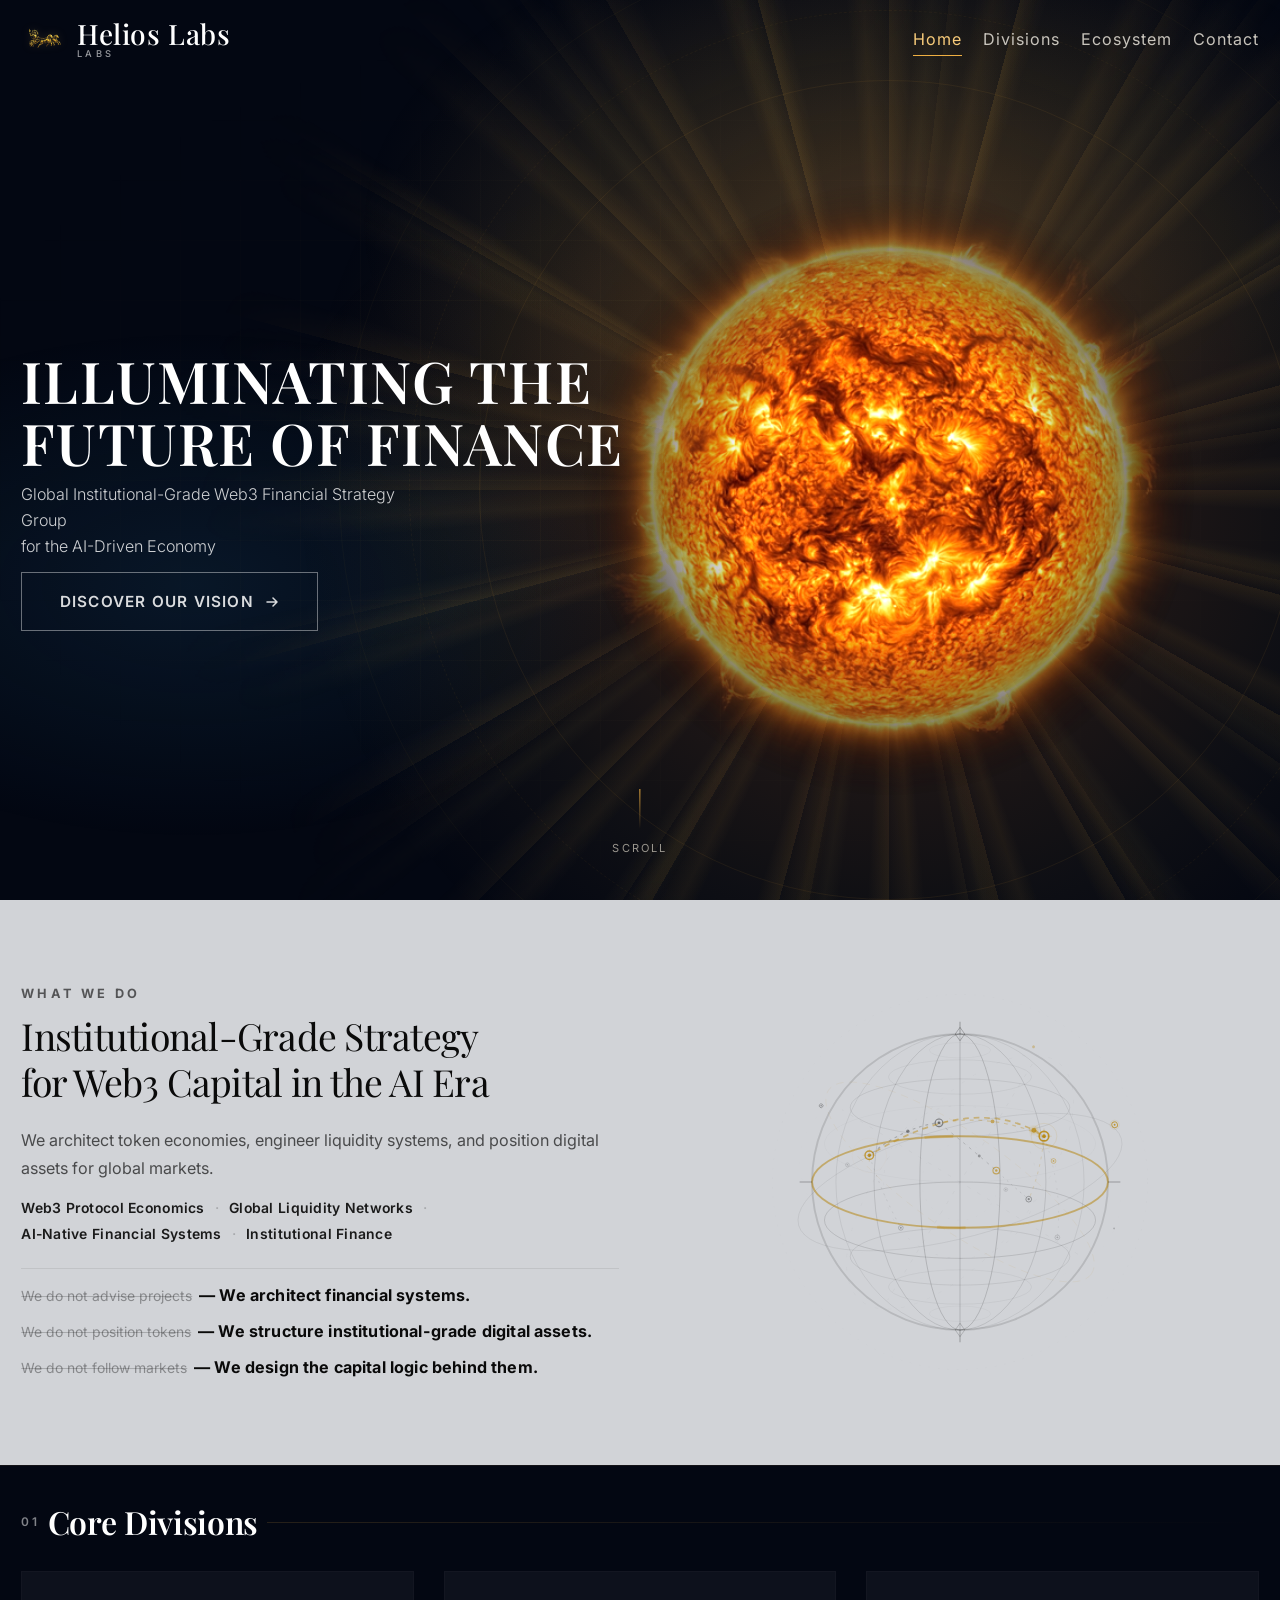
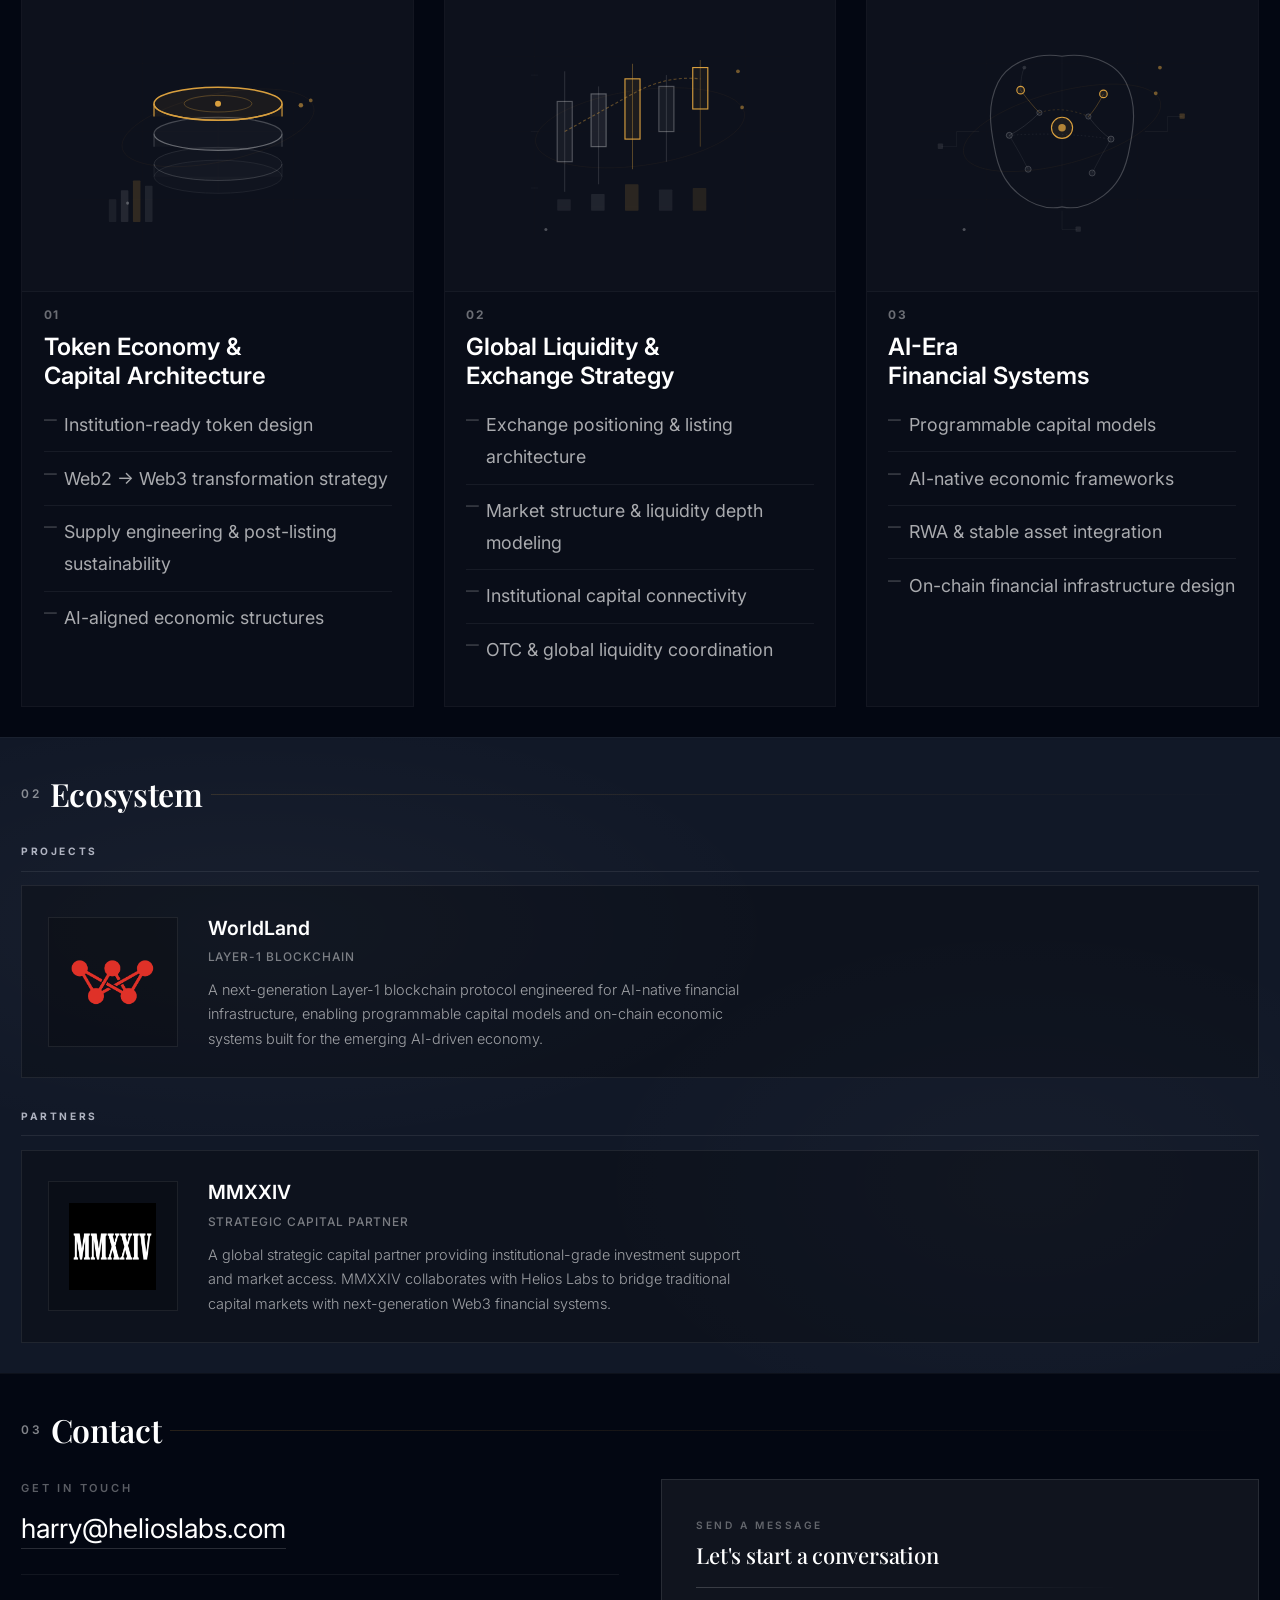
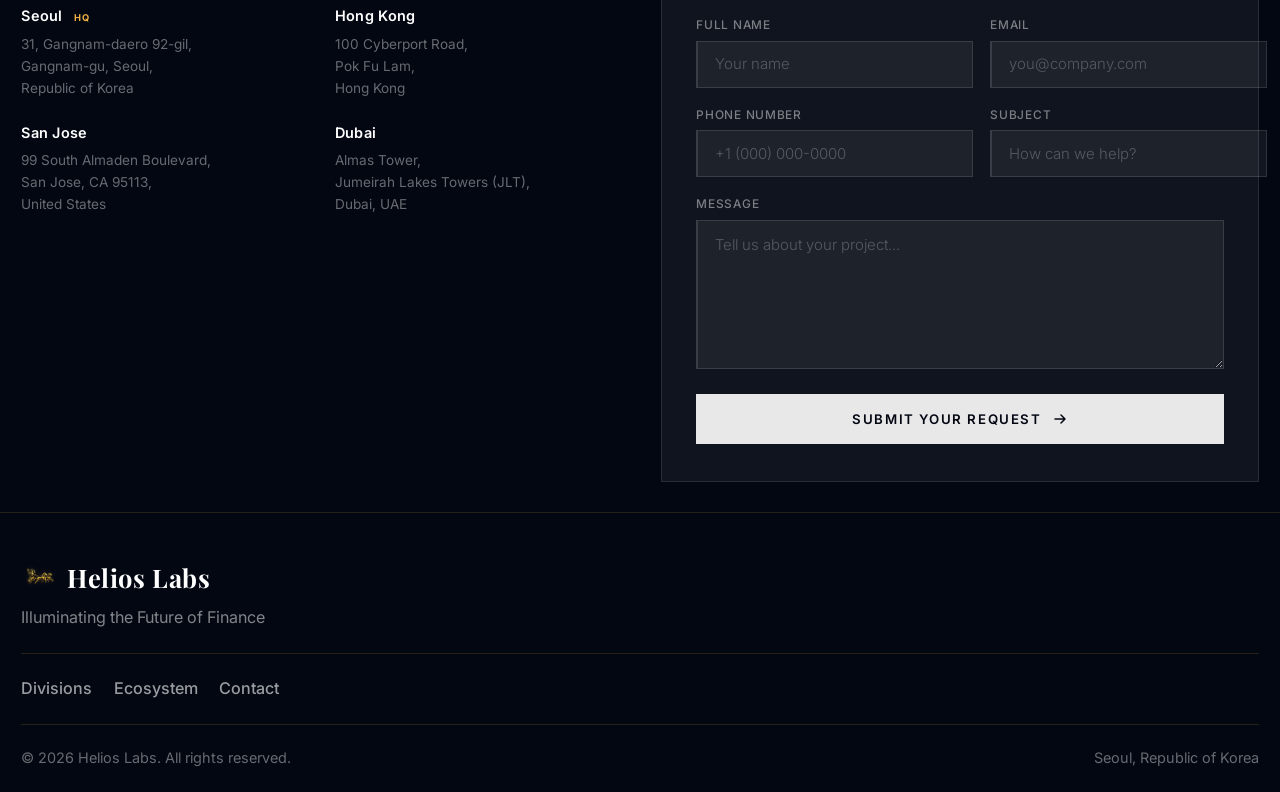
==== commit dc035b9f: "d5" ====
--- a/index.html
+++ b/index.html
@@ -75,7 +75,6 @@
        NARRATIVE & MANIFESTO
        ═══════════════════════════════════════════ -->
   <section id="narrative">
-    <div class="narrative-bg-lines"></div>
     <div class="section-container">
       
       <div class="narrative-rows">
@@ -121,34 +120,201 @@
           </div>
 
           <div class="narrative-visual" data-reveal>
-            <svg viewBox="0 0 400 400" fill="none" xmlns="http://www.w3.org/2000/svg" class="wireframe-art" style="max-width: 360px;">
-              <!-- Globe -->
-              <g transform="translate(200, 200)">
-                <circle cx="0" cy="0" r="140" stroke="rgba(255,255,255,0.25)" stroke-width="1.5" fill="none"/>
-                <circle cx="0" cy="0" r="142" stroke="rgba(255,255,255,0.08)" stroke-width="0.5" fill="none"/>
-                <ellipse cx="0" cy="0" rx="140" ry="50" stroke="rgba(255,255,255,0.12)" stroke-width="1" fill="none"/>
-                <ellipse cx="0" cy="-50" rx="120" ry="35" stroke="rgba(255,255,255,0.10)" stroke-width="1" fill="none"/>
-                <ellipse cx="0" cy="50" rx="120" ry="35" stroke="rgba(255,255,255,0.10)" stroke-width="1" fill="none"/>
-                <ellipse cx="0" cy="-90" rx="80" ry="20" stroke="rgba(255,255,255,0.08)" stroke-width="1" fill="none"/>
-                <ellipse cx="0" cy="90" rx="80" ry="20" stroke="rgba(255,255,255,0.08)" stroke-width="1" fill="none"/>
-                <ellipse cx="0" cy="0" rx="50" ry="140" stroke="rgba(255,255,255,0.15)" stroke-width="1" fill="none"/>
-                <ellipse cx="0" cy="0" rx="100" ry="140" stroke="rgba(255,255,255,0.10)" stroke-width="1" fill="none"/>
-                <line x1="0" y1="-140" x2="0" y2="140" stroke="rgba(255,255,255,0.15)" stroke-width="1"/>
-                <ellipse cx="0" cy="0" rx="140" ry="50" stroke="var(--gold)" stroke-width="1.5" fill="none" opacity="0.5"/>
-                <circle cx="-90" cy="-30" r="6" fill="var(--gold)" class="svg-pulse"/>
-                <circle cx="70" cy="-60" r="5" fill="var(--gold)" opacity="0.8" class="svg-pulse" style="animation-delay:0.3s"/>
-                <circle cx="110" cy="20" r="5" fill="rgba(255,255,255,0.8)" class="svg-pulse" style="animation-delay:0.6s"/>
-                <circle cx="-50" cy="65" r="4" fill="rgba(255,255,255,0.6)"/>
-                <circle cx="30" cy="-100" r="4" fill="var(--gold)" opacity="0.6"/>
-                <circle cx="-20" cy="30" r="4" fill="rgba(255,255,255,0.5)"/>
-                <path d="M-90,-30 Q -30,-80 70,-60" stroke="var(--gold)" stroke-width="1.5" fill="none" opacity="0.6"/>
-                <path d="M70,-60 Q 100,-20 110,20" stroke="var(--gold)" stroke-width="1" fill="none" opacity="0.4"/>
-                <path d="M-90,-30 Q -60,20 -50,65" stroke="rgba(255,255,255,0.3)" stroke-width="1" fill="none"/>
-                <path d="M110,20 Q 40,50 -50,65" stroke="rgba(255,255,255,0.2)" stroke-width="1" fill="none"/>
-                <path d="M30,-100 Q 60,-80 70,-60" stroke="rgba(255,255,255,0.25)" stroke-width="1" fill="none"/>
-                <g class="svg-spin" style="animation-duration: 30s;">
-                  <ellipse cx="0" cy="0" rx="160" ry="60" stroke="rgba(255,255,255,0.1)" stroke-width="1" fill="none" transform="rotate(-20)"/>
-                  <circle cx="155" cy="-25" r="3" fill="var(--gold)" transform="rotate(-20)"/>
+            <svg viewBox="0 0 440 440" fill="none" xmlns="http://www.w3.org/2000/svg" class="wireframe-art" style="max-width: 420px;">
+              <defs>
+                <filter id="glow" x="-50%" y="-50%" width="200%" height="200%">
+                  <feGaussianBlur stdDeviation="2" result="blur"/>
+                  <feMerge><feMergeNode in="blur"/><feMergeNode in="SourceGraphic"/></feMerge>
+                </filter>
+              </defs>
+
+              <!-- Outer rings with breathing -->
+              <circle cx="220" cy="220" r="195" stroke="rgba(0,0,0,0.04)" stroke-width="0.5" fill="none" stroke-dasharray="2 8">
+                <animate attributeName="r" values="195;197;195" dur="6s" repeatCount="indefinite"/>
+              </circle>
+              <circle cx="220" cy="220" r="205" stroke="rgba(0,0,0,0.025)" stroke-width="0.4" fill="none" stroke-dasharray="1 12">
+                <animate attributeName="r" values="205;208;205" dur="8s" repeatCount="indefinite"/>
+              </circle>
+
+              <g transform="translate(220, 220)">
+                <!-- Globe shell -->
+                <circle cx="0" cy="0" r="155" stroke="rgba(0,0,0,0.35)" stroke-width="2" fill="none">
+                  <animate attributeName="stroke-opacity" values="0.35;0.42;0.35" dur="5s" repeatCount="indefinite"/>
+                </circle>
+
+                <!-- Rotating inner coordinate grid -->
+                <g>
+                  <animateTransform attributeName="transform" type="rotate" from="0" to="360" dur="60s" repeatCount="indefinite"/>
+                  <line x1="-145" y1="0" x2="145" y2="0" stroke="rgba(0,0,0,0.06)" stroke-width="0.5" stroke-dasharray="4 8"/>
+                  <line x1="0" y1="-145" x2="0" y2="145" stroke="rgba(0,0,0,0.06)" stroke-width="0.5" stroke-dasharray="4 8"/>
+                  <circle cx="0" cy="0" r="80" stroke="rgba(0,0,0,0.05)" stroke-width="0.5" fill="none" stroke-dasharray="3 10"/>
+                  <circle cx="0" cy="0" r="40" stroke="rgba(0,0,0,0.04)" stroke-width="0.4" fill="none" stroke-dasharray="2 8"/>
+                </g>
+
+                <!-- Latitude lines -->
+                <ellipse cx="0" cy="0" rx="155" ry="48" stroke="rgba(0,0,0,0.18)" stroke-width="1" fill="none">
+                  <animate attributeName="stroke-opacity" values="0.18;0.24;0.18" dur="4s" repeatCount="indefinite"/>
+                </ellipse>
+                <ellipse cx="0" cy="-40" rx="142" ry="40" stroke="rgba(0,0,0,0.14)" stroke-width="0.9" fill="none">
+                  <animate attributeName="stroke-opacity" values="0.14;0.18;0.14" dur="4.5s" repeatCount="indefinite" begin="0.5s"/>
+                </ellipse>
+                <ellipse cx="0" cy="40" rx="142" ry="40" stroke="rgba(0,0,0,0.14)" stroke-width="0.9" fill="none"/>
+                <ellipse cx="0" cy="-78" rx="115" ry="30" stroke="rgba(0,0,0,0.1)" stroke-width="0.8" fill="none"/>
+                <ellipse cx="0" cy="78" rx="115" ry="30" stroke="rgba(0,0,0,0.1)" stroke-width="0.8" fill="none"/>
+                <ellipse cx="0" cy="-110" rx="75" ry="18" stroke="rgba(0,0,0,0.08)" stroke-width="0.6" fill="none"/>
+                <ellipse cx="0" cy="110" rx="75" ry="18" stroke="rgba(0,0,0,0.08)" stroke-width="0.6" fill="none"/>
+                <ellipse cx="0" cy="-138" rx="32" ry="8" stroke="rgba(0,0,0,0.06)" stroke-width="0.5" fill="none"/>
+                <ellipse cx="0" cy="138" rx="32" ry="8" stroke="rgba(0,0,0,0.06)" stroke-width="0.5" fill="none"/>
+
+                <!-- Longitude lines -->
+                <ellipse cx="0" cy="0" rx="42" ry="155" stroke="rgba(0,0,0,0.18)" stroke-width="0.9" fill="none"/>
+                <ellipse cx="0" cy="0" rx="90" ry="155" stroke="rgba(0,0,0,0.14)" stroke-width="0.8" fill="none"/>
+                <ellipse cx="0" cy="0" rx="130" ry="155" stroke="rgba(0,0,0,0.1)" stroke-width="0.7" fill="none"/>
+                <line x1="0" y1="-155" x2="0" y2="155" stroke="rgba(0,0,0,0.18)" stroke-width="0.9"/>
+
+                <!-- Gold equator with sweep highlight -->
+                <ellipse cx="0" cy="0" rx="155" ry="48" stroke="#b8860b" stroke-width="2" fill="none" opacity="0.5"/>
+                <ellipse cx="0" cy="0" rx="155" ry="48" stroke="#b8860b" stroke-width="3" fill="none" opacity="0.3" stroke-dasharray="30 280">
+                  <animate attributeName="stroke-dashoffset" from="0" to="-310" dur="8s" repeatCount="indefinite"/>
+                </ellipse>
+
+                <!-- Axis crosshair -->
+                <line x1="-168" y1="0" x2="-155" y2="0" stroke="rgba(0,0,0,0.25)" stroke-width="1.2"/>
+                <line x1="155" y1="0" x2="168" y2="0" stroke="rgba(0,0,0,0.25)" stroke-width="1.2"/>
+                <line x1="0" y1="-168" x2="0" y2="-155" stroke="rgba(0,0,0,0.25)" stroke-width="1.2"/>
+                <line x1="0" y1="155" x2="0" y2="168" stroke="rgba(0,0,0,0.25)" stroke-width="1.2"/>
+
+                <!-- Pole diamonds -->
+                <polygon points="0,-162 5,-155 0,-148 -5,-155" fill="none" stroke="rgba(0,0,0,0.25)" stroke-width="1"/>
+                <polygon points="0,162 5,155 0,148 -5,155" fill="none" stroke="rgba(0,0,0,0.2)" stroke-width="0.9"/>
+
+                <!-- Node: Seoul (primary) -->
+                <circle cx="88" cy="-48" r="5" fill="none" stroke="#b8860b" stroke-width="1.8" opacity="0.85" class="svg-pulse"/>
+                <circle cx="88" cy="-48" r="2" fill="#b8860b" opacity="0.9"/>
+                <line x1="88" y1="-56" x2="88" y2="-40" stroke="#b8860b" stroke-width="0.5" opacity="0.4"/>
+                <line x1="80" y1="-48" x2="96" y2="-48" stroke="#b8860b" stroke-width="0.5" opacity="0.4"/>
+                <!-- Expanding signal rings -->
+                <circle cx="88" cy="-48" r="5" fill="none" stroke="#b8860b" stroke-width="1" opacity="0">
+                  <animate attributeName="r" values="5;22;22" dur="3s" repeatCount="indefinite"/>
+                  <animate attributeName="opacity" values="0.3;0.05;0" dur="3s" repeatCount="indefinite"/>
+                  <animate attributeName="stroke-width" values="1;0.3;0" dur="3s" repeatCount="indefinite"/>
+                </circle>
+                <circle cx="88" cy="-48" r="5" fill="none" stroke="#b8860b" stroke-width="1" opacity="0">
+                  <animate attributeName="r" values="5;22;22" dur="3s" repeatCount="indefinite" begin="1.5s"/>
+                  <animate attributeName="opacity" values="0.3;0.05;0" dur="3s" repeatCount="indefinite" begin="1.5s"/>
+                  <animate attributeName="stroke-width" values="1;0.3;0" dur="3s" repeatCount="indefinite" begin="1.5s"/>
+                </circle>
+
+                <!-- Node: New York (primary) -->
+                <circle cx="-95" cy="-28" r="4.5" fill="none" stroke="#b8860b" stroke-width="1.5" opacity="0.75" class="svg-pulse" style="animation-delay:0.5s"/>
+                <circle cx="-95" cy="-28" r="1.8" fill="#b8860b" opacity="0.8"/>
+                <line x1="-95" y1="-35" x2="-95" y2="-21" stroke="#b8860b" stroke-width="0.4" opacity="0.35"/>
+                <line x1="-102" y1="-28" x2="-88" y2="-28" stroke="#b8860b" stroke-width="0.4" opacity="0.35"/>
+                <circle cx="-95" cy="-28" r="4" fill="none" stroke="#b8860b" stroke-width="0.8" opacity="0">
+                  <animate attributeName="r" values="4;18;18" dur="3.5s" repeatCount="indefinite" begin="0.8s"/>
+                  <animate attributeName="opacity" values="0.25;0.04;0" dur="3.5s" repeatCount="indefinite" begin="0.8s"/>
+                </circle>
+
+                <!-- Node: London -->
+                <circle cx="-22" cy="-62" r="4" fill="none" stroke="rgba(0,0,0,0.4)" stroke-width="1.3" class="svg-pulse" style="animation-delay:0.3s"/>
+                <circle cx="-22" cy="-62" r="1.5" fill="rgba(0,0,0,0.45)"/>
+                <line x1="-22" y1="-68" x2="-22" y2="-56" stroke="rgba(0,0,0,0.15)" stroke-width="0.4"/>
+                <line x1="-28" y1="-62" x2="-16" y2="-62" stroke="rgba(0,0,0,0.15)" stroke-width="0.4"/>
+
+                <!-- Node: Dubai -->
+                <circle cx="38" cy="-12" r="3.5" fill="none" stroke="#b8860b" stroke-width="1.2" opacity="0.6" class="svg-pulse" style="animation-delay:0.9s"/>
+                <circle cx="38" cy="-12" r="1.3" fill="#b8860b" opacity="0.65"/>
+
+                <!-- Node: Singapore -->
+                <circle cx="72" cy="18" r="3" fill="none" stroke="rgba(0,0,0,0.3)" stroke-width="1"/>
+                <circle cx="72" cy="18" r="1.2" fill="rgba(0,0,0,0.35)"/>
+
+                <!-- Node: Hong Kong -->
+                <circle cx="98" cy="-22" r="2.5" fill="none" stroke="#b8860b" stroke-width="0.8" opacity="0.5"/>
+                <circle cx="98" cy="-22" r="1" fill="#b8860b" opacity="0.55"/>
+
+                <!-- Node: São Paulo -->
+                <circle cx="-62" cy="48" r="2.5" fill="none" stroke="rgba(0,0,0,0.22)" stroke-width="0.8"/>
+                <circle cx="-62" cy="48" r="1" fill="rgba(0,0,0,0.28)"/>
+
+                <!-- Node: Sydney -->
+                <circle cx="102" cy="58" r="2.5" fill="none" stroke="rgba(0,0,0,0.18)" stroke-width="0.7" class="svg-pulse" style="animation-delay:1.3s"/>
+                <circle cx="102" cy="58" r="1" fill="rgba(0,0,0,0.22)"/>
+
+                <!-- Node: San Francisco -->
+                <circle cx="-118" cy="-18" r="2" fill="none" stroke="rgba(0,0,0,0.15)" stroke-width="0.7"/>
+                <circle cx="-118" cy="-18" r="0.8" fill="rgba(0,0,0,0.2)"/>
+
+                <!-- Node: Mumbai -->
+                <circle cx="48" cy="8" r="2" fill="none" stroke="rgba(0,0,0,0.15)" stroke-width="0.6"/>
+                <circle cx="48" cy="8" r="0.8" fill="rgba(0,0,0,0.2)"/>
+
+                <!-- Data flow arcs + traveling particles -->
+                <path id="arc1" d="M88,-48 Q 15,-95 -95,-28" stroke="#b8860b" stroke-width="1.8" fill="none" opacity="0.45" stroke-dasharray="6 5">
+                  <animate attributeName="stroke-dashoffset" from="0" to="-22" dur="3s" repeatCount="indefinite"/>
+                </path>
+                <circle r="2.5" fill="#b8860b" opacity="0.8" filter="url(#glow)">
+                  <animateMotion dur="4s" repeatCount="indefinite"><mpath href="#arc1"/></animateMotion>
+                </circle>
+                <path id="arc2" d="M88,-48 Q 35,-72 -22,-62" stroke="#b8860b" stroke-width="1.3" fill="none" opacity="0.3" stroke-dasharray="4 5">
+                  <animate attributeName="stroke-dashoffset" from="0" to="-18" dur="2.8s" repeatCount="indefinite"/>
+                </path>
+                <circle r="2" fill="#b8860b" opacity="0.6">
+                  <animateMotion dur="3.5s" repeatCount="indefinite" begin="1s"><mpath href="#arc2"/></animateMotion>
+                </circle>
+                <path id="arc3" d="M-95,-28 Q -58,-58 -22,-62" stroke="rgba(0,0,0,0.2)" stroke-width="1.2" fill="none" stroke-dasharray="3 4">
+                  <animate attributeName="stroke-dashoffset" from="0" to="-14" dur="3.5s" repeatCount="indefinite"/>
+                </path>
+                <circle r="1.8" fill="rgba(0,0,0,0.35)">
+                  <animateMotion dur="3s" repeatCount="indefinite" begin="0.5s"><mpath href="#arc3"/></animateMotion>
+                </circle>
+                <path id="arc4" d="M-22,-62 Q 8,-38 38,-12" stroke="rgba(0,0,0,0.16)" stroke-width="1" fill="none" stroke-dasharray="3 5">
+                  <animate attributeName="stroke-dashoffset" from="0" to="-16" dur="4s" repeatCount="indefinite"/>
+                </path>
+                <circle r="1.5" fill="rgba(0,0,0,0.3)">
+                  <animateMotion dur="3.2s" repeatCount="indefinite" begin="2s"><mpath href="#arc4"/></animateMotion>
+                </circle>
+                <path d="M38,-12 Q 56,5 72,18" stroke="rgba(0,0,0,0.12)" stroke-width="0.8" fill="none" stroke-dasharray="2 4">
+                  <animate attributeName="stroke-dashoffset" from="0" to="-12" dur="3s" repeatCount="indefinite"/>
+                </path>
+                <path d="M72,18 Q 85,-12 88,-48" stroke="#b8860b" stroke-width="0.8" fill="none" opacity="0.25" stroke-dasharray="3 5">
+                  <animate attributeName="stroke-dashoffset" from="0" to="-16" dur="2.8s" repeatCount="indefinite"/>
+                </path>
+                <path d="M-95,-28 Q -82,12 -62,48" stroke="rgba(0,0,0,0.1)" stroke-width="0.8" fill="none" stroke-dasharray="2 5">
+                  <animate attributeName="stroke-dashoffset" from="0" to="-14" dur="5s" repeatCount="indefinite"/>
+                </path>
+                <path d="M88,-48 Q 108,8 102,58" stroke="rgba(0,0,0,0.08)" stroke-width="0.7" fill="none" stroke-dasharray="2 6">
+                  <animate attributeName="stroke-dashoffset" from="0" to="-16" dur="4.5s" repeatCount="indefinite"/>
+                </path>
+
+                <!-- Orbital ring 1 -->
+                <g class="svg-spin" style="animation-duration: 22s;">
+                  <ellipse cx="0" cy="0" rx="175" ry="58" stroke="rgba(0,0,0,0.08)" stroke-width="0.8" fill="none" transform="rotate(-15)"/>
+                  <circle cx="172" cy="-16" r="3" fill="none" stroke="#b8860b" stroke-width="1" opacity="0.7" transform="rotate(-15)"/>
+                  <circle cx="172" cy="-16" r="1" fill="#b8860b" opacity="0.8" transform="rotate(-15)"/>
+                  <circle cx="172" cy="-16" r="3" fill="none" stroke="#b8860b" opacity="0" transform="rotate(-15)">
+                    <animate attributeName="r" values="3;10;10" dur="2s" repeatCount="indefinite"/>
+                    <animate attributeName="opacity" values="0.15;0;0" dur="2s" repeatCount="indefinite"/>
+                  </circle>
+                </g>
+
+                <!-- Orbital ring 2 (counter) -->
+                <g class="svg-spin" style="animation-duration: 30s; animation-direction: reverse;">
+                  <ellipse cx="0" cy="0" rx="168" ry="50" stroke="rgba(184,134,11,0.1)" stroke-width="0.6" fill="none" transform="rotate(35)" stroke-dasharray="8 6"/>
+                  <circle cx="-165" cy="18" r="2" fill="none" stroke="rgba(0,0,0,0.3)" stroke-width="0.8" transform="rotate(35)"/>
+                  <circle cx="-165" cy="18" r="0.8" fill="rgba(0,0,0,0.35)" transform="rotate(35)"/>
+                </g>
+
+                <!-- Orbital ring 3 -->
+                <g class="svg-spin" style="animation-duration: 18s;">
+                  <ellipse cx="0" cy="0" rx="162" ry="75" stroke="rgba(0,0,0,0.04)" stroke-width="0.5" fill="none" transform="rotate(-50)" stroke-dasharray="4 10"/>
+                  <circle cx="158" cy="-32" r="1.5" fill="#b8860b" opacity="0.35" transform="rotate(-50)"/>
+                </g>
+
+                <!-- Orbital ring 4 (slow, wide) -->
+                <g class="svg-spin" style="animation-duration: 40s;">
+                  <ellipse cx="0" cy="0" rx="170" ry="108" stroke="rgba(0,0,0,0.025)" stroke-width="0.4" fill="none" transform="rotate(12)" stroke-dasharray="3 14"/>
+                  <circle cx="168" cy="14" r="1" fill="rgba(0,0,0,0.2)" transform="rotate(12)"/>
                 </g>
               </g>
             </svg>
@@ -177,45 +343,48 @@
           <div class="division-art-container">
             <svg class="division-svg" viewBox="0 0 400 360" fill="none" xmlns="http://www.w3.org/2000/svg">
               <!-- Subtle grid -->
-              <g stroke="rgba(255,255,255,0.04)" stroke-width="1">
+              <g stroke="rgba(239,175,66,0.04)" stroke-width="0.5">
                 <line x1="0" y1="180" x2="400" y2="180"/><line x1="200" y1="0" x2="200" y2="360"/>
+                <line x1="100" y1="0" x2="100" y2="360"/><line x1="300" y1="0" x2="300" y2="360"/>
+                <line x1="0" y1="90" x2="400" y2="90"/><line x1="0" y1="270" x2="400" y2="270"/>
               </g>
 
               <!-- Coin Stack -->
-              <g transform="translate(200, 180)">
+              <g transform="translate(200, 175)">
                 <!-- Bottom coin -->
-                <ellipse cx="0" cy="60" rx="80" ry="20" stroke="rgba(255,255,255,0.15)" stroke-width="1.5" fill="rgba(255,255,255,0.02)"/>
-                <path d="M-80,60 L-80,45 A80 20 0 0 0 80 45 L80,60" stroke="rgba(255,255,255,0.15)" stroke-width="1.5" fill="rgba(255,255,255,0.02)"/>
-                <ellipse cx="0" cy="45" rx="80" ry="20" stroke="rgba(255,255,255,0.2)" stroke-width="1.5" fill="rgba(255,255,255,0.03)"/>
+                <ellipse cx="0" cy="65" rx="85" ry="22" stroke="rgba(255,255,255,0.1)" stroke-width="1" fill="rgba(255,255,255,0.015)"/>
+                <path d="M-85,65 L-85,48 A85 22 0 0 0 85 48 L85,65" stroke="rgba(255,255,255,0.1)" stroke-width="1" fill="rgba(255,255,255,0.015)"/>
+                <ellipse cx="0" cy="48" rx="85" ry="22" stroke="rgba(255,255,255,0.15)" stroke-width="1" fill="rgba(255,255,255,0.02)"/>
 
                 <!-- Middle coin -->
-                <path d="M-80,25 L-80,10 A80 20 0 0 0 80 10 L80,25" stroke="rgba(255,255,255,0.25)" stroke-width="1.5" fill="rgba(255,255,255,0.03)"/>
-                <ellipse cx="0" cy="10" rx="80" ry="20" stroke="rgba(255,255,255,0.3)" stroke-width="1.5" fill="rgba(255,255,255,0.04)"/>
+                <path d="M-85,25 L-85,8 A85 22 0 0 0 85 8 L85,25" stroke="rgba(255,255,255,0.2)" stroke-width="1.5" fill="rgba(255,255,255,0.025)"/>
+                <ellipse cx="0" cy="8" rx="85" ry="22" stroke="rgba(255,255,255,0.25)" stroke-width="1.5" fill="rgba(255,255,255,0.03)"/>
 
                 <!-- Top coin (highlighted) -->
-                <path d="M-80,-10 L-80,-25 A80 20 0 0 0 80 -25 L80,-10" stroke="var(--gold)" stroke-width="1.5" fill="rgba(239,175,66,0.06)"/>
-                <ellipse cx="0" cy="-25" rx="80" ry="20" stroke="var(--gold)" stroke-width="2" fill="rgba(239,175,66,0.08)"/>
-                <!-- Token symbol on top coin -->
-                <ellipse cx="0" cy="-25" rx="45" ry="11" stroke="rgba(255,255,255,0.3)" stroke-width="1" fill="none"/>
-                <text x="0" y="-21" text-anchor="middle" font-size="14" font-weight="600" fill="var(--gold)" font-family="Inter, sans-serif">TOKEN</text>
-              </g>
-
-              <!-- Upward arrow (growth) -->
-              <g transform="translate(310, 100)" class="svg-float">
-                <line x1="0" y1="40" x2="0" y2="0" stroke="var(--gold)" stroke-width="1.5"/>
-                <polyline points="-8,10 0,0 8,10" stroke="var(--gold)" stroke-width="1.5" fill="none"/>
+                <path d="M-85,-15 L-85,-32 A85 22 0 0 0 85 -32 L85,-15" stroke="var(--gold)" stroke-width="1.5" fill="rgba(239,175,66,0.05)"/>
+                <ellipse cx="0" cy="-32" rx="85" ry="22" stroke="var(--gold)" stroke-width="2" fill="rgba(239,175,66,0.07)"/>
+                <!-- Inner ring on top coin -->
+                <ellipse cx="0" cy="-32" rx="45" ry="11" stroke="rgba(239,175,66,0.4)" stroke-width="1" fill="none"/>
+                <circle cx="0" cy="-32" r="4" fill="var(--gold)" class="svg-pulse"/>
               </g>
 
               <!-- Small chart bars -->
-              <g transform="translate(60, 240)" opacity="0.3">
-                <rect x="0" y="30" width="12" height="30" fill="rgba(255,255,255,0.3)" rx="1"/>
-                <rect x="18" y="15" width="12" height="45" fill="rgba(255,255,255,0.4)" rx="1"/>
-                <rect x="36" y="5" width="12" height="55" fill="var(--gold)" rx="1" opacity="0.6"/>
-              </g>
-
-              <!-- Connection dots -->
-              <circle cx="310" cy="145" r="3" fill="var(--gold)" class="svg-pulse"/>
-              <circle cx="80" cy="270" r="2" fill="rgba(255,255,255,0.4)"/>
+              <g transform="translate(55, 240)" opacity="0.35">
+                <rect x="0" y="30" width="10" height="30" fill="rgba(255,255,255,0.2)" rx="1"/>
+                <rect x="16" y="18" width="10" height="42" fill="rgba(255,255,255,0.3)" rx="1"/>
+                <rect x="32" y="5" width="10" height="55" fill="var(--gold)" rx="1" opacity="0.5"/>
+                <rect x="48" y="12" width="10" height="48" fill="rgba(255,255,255,0.25)" rx="1"/>
+              </g>
+
+              <!-- Accent dots -->
+              <circle cx="310" cy="145" r="3" fill="var(--gold)" opacity="0.6" class="svg-pulse"/>
+              <circle cx="80" cy="275" r="2" fill="rgba(255,255,255,0.3)" class="svg-pulse" style="animation-delay:0.7s"/>
+
+              <!-- Orbiting ring -->
+              <g class="svg-spin" style="animation-duration: 20s;" transform="translate(200, 175)">
+                <ellipse cx="0" cy="0" rx="130" ry="45" stroke="rgba(239,175,66,0.08)" stroke-width="0.8" fill="none" transform="rotate(-12)"/>
+                <circle cx="128" cy="-10" r="2.5" fill="var(--gold)" opacity="0.5" transform="rotate(-12)"/>
+              </g>
             </svg>
           </div>
           <div class="division-content">
@@ -235,66 +404,65 @@
           <div class="division-art-container">
             <svg class="division-svg" viewBox="0 0 400 360" fill="none" xmlns="http://www.w3.org/2000/svg">
               <!-- Subtle grid -->
-              <g stroke="rgba(255,255,255,0.04)" stroke-width="1">
+              <g stroke="rgba(239,175,66,0.04)" stroke-width="0.5">
                 <line x1="0" y1="280" x2="400" y2="280"/>
                 <line x1="60" y1="40" x2="60" y2="320"/>
-              </g>
-
-              <!-- Y-axis labels -->
-              <g fill="rgba(255,255,255,0.15)" font-size="8" font-family="Inter, sans-serif">
-                <text x="45" y="105" text-anchor="end">H</text>
-                <text x="45" y="180" text-anchor="end">M</text>
-                <text x="45" y="260" text-anchor="end">L</text>
+                <line x1="0" y1="180" x2="400" y2="180"/>
+                <line x1="0" y1="80" x2="400" y2="80"/>
+                <line x1="200" y1="40" x2="200" y2="320"/>
+                <line x1="340" y1="40" x2="340" y2="320"/>
+              </g>
+
+              <!-- Y-axis tick marks -->
+              <g stroke="rgba(255,255,255,0.1)" stroke-width="0.5">
+                <line x1="55" y1="105" x2="65" y2="105"/>
+                <line x1="55" y1="180" x2="65" y2="180"/>
+                <line x1="55" y1="255" x2="65" y2="255"/>
               </g>
 
               <!-- Candlestick Chart -->
               <g transform="translate(80, 80)">
                 <!-- Candle 1 - bearish (down) -->
-                <line x1="20" y1="20" x2="20" y2="180" stroke="rgba(255,255,255,0.3)" stroke-width="1"/>
-                <rect x="10" y="60" width="20" height="80" stroke="rgba(255,255,255,0.4)" stroke-width="1.5" fill="rgba(255,255,255,0.08)"/>
+                <line x1="20" y1="20" x2="20" y2="180" stroke="rgba(255,255,255,0.2)" stroke-width="1"/>
+                <rect x="10" y="60" width="20" height="80" stroke="rgba(255,255,255,0.3)" stroke-width="1.5" fill="rgba(255,255,255,0.05)"/>
 
                 <!-- Candle 2 - bullish (up) -->
-                <line x1="65" y1="40" x2="65" y2="170" stroke="rgba(255,255,255,0.3)" stroke-width="1"/>
-                <rect x="55" y="50" width="20" height="70" stroke="rgba(255,255,255,0.5)" stroke-width="1.5" fill="rgba(255,255,255,0.12)"/>
+                <line x1="65" y1="40" x2="65" y2="170" stroke="rgba(255,255,255,0.2)" stroke-width="1"/>
+                <rect x="55" y="50" width="20" height="70" stroke="rgba(255,255,255,0.35)" stroke-width="1.5" fill="rgba(255,255,255,0.08)"/>
 
                 <!-- Candle 3 - strong bullish (gold) -->
-                <line x1="110" y1="10" x2="110" y2="150" stroke="var(--gold)" stroke-width="1" opacity="0.6"/>
-                <rect x="100" y="30" width="20" height="80" stroke="var(--gold)" stroke-width="2" fill="rgba(239,175,66,0.1)"/>
+                <line x1="110" y1="10" x2="110" y2="150" stroke="var(--gold)" stroke-width="1" opacity="0.5"/>
+                <rect x="100" y="30" width="20" height="80" stroke="var(--gold)" stroke-width="1.5" fill="rgba(239,175,66,0.08)"/>
 
                 <!-- Candle 4 - bullish -->
-                <line x1="155" y1="25" x2="155" y2="140" stroke="rgba(255,255,255,0.3)" stroke-width="1"/>
-                <rect x="145" y="40" width="20" height="60" stroke="rgba(255,255,255,0.4)" stroke-width="1.5" fill="rgba(255,255,255,0.08)"/>
+                <line x1="155" y1="25" x2="155" y2="140" stroke="rgba(255,255,255,0.2)" stroke-width="1"/>
+                <rect x="145" y="40" width="20" height="60" stroke="rgba(255,255,255,0.3)" stroke-width="1.5" fill="rgba(255,255,255,0.05)"/>
 
                 <!-- Candle 5 - top -->
-                <line x1="200" y1="5" x2="200" y2="120" stroke="var(--gold)" stroke-width="1" opacity="0.5"/>
-                <rect x="190" y="15" width="20" height="55" stroke="var(--gold)" stroke-width="1.5" fill="rgba(239,175,66,0.08)"/>
+                <line x1="200" y1="5" x2="200" y2="120" stroke="var(--gold)" stroke-width="1" opacity="0.4"/>
+                <rect x="190" y="15" width="20" height="55" stroke="var(--gold)" stroke-width="1.5" fill="rgba(239,175,66,0.06)"/>
 
                 <!-- Trend line overlay -->
-                <path d="M20,100 Q65,75 110,50 T200,30" stroke="var(--gold)" stroke-width="1.5" fill="none" opacity="0.5" stroke-dasharray="4 3"/>
-              </g>
-
-              <!-- Liquidity flow arrows -->
-              <g transform="translate(300, 160)">
-                <!-- Bidirectional arrows -->
-                <path d="M0,0 L50,0" stroke="var(--gold)" stroke-width="1.5" opacity="0.5"/>
-                <polyline points="42,-5 50,0 42,5" stroke="var(--gold)" stroke-width="1.5" fill="none" opacity="0.5"/>
-                <path d="M0,25 L50,25" stroke="rgba(255,255,255,0.3)" stroke-width="1"/>
-                <polyline points="8,20 0,25 8,30" stroke="rgba(255,255,255,0.3)" stroke-width="1" fill="none"/>
-              </g>
-
-              <!-- Exchange node -->
-              <g transform="translate(355, 160)" class="svg-pulse">
-                <rect x="-12" y="-12" width="24" height="24" rx="4" stroke="var(--gold)" stroke-width="1.5" fill="rgba(239,175,66,0.08)"/>
-                <text x="0" y="4" text-anchor="middle" font-size="10" fill="var(--gold)" font-family="Inter, sans-serif">⇄</text>
+                <path d="M20,100 Q65,75 110,50 T200,30" stroke="var(--gold)" stroke-width="1.5" fill="none" opacity="0.4" stroke-dasharray="4 3"/>
               </g>
 
               <!-- Volume bars at bottom -->
-              <g transform="translate(80, 285)" opacity="0.25">
-                <rect x="10" y="-15" width="20" height="15" fill="rgba(255,255,255,0.4)" rx="1"/>
-                <rect x="55" y="-22" width="20" height="22" fill="rgba(255,255,255,0.5)" rx="1"/>
-                <rect x="100" y="-35" width="20" height="35" fill="var(--gold)" rx="1" opacity="0.6"/>
-                <rect x="145" y="-28" width="20" height="28" fill="rgba(255,255,255,0.4)" rx="1"/>
-                <rect x="190" y="-30" width="20" height="30" fill="var(--gold)" rx="1" opacity="0.5"/>
+              <g transform="translate(80, 285)" opacity="0.3">
+                <rect x="10" y="-15" width="18" height="15" fill="rgba(255,255,255,0.25)" rx="1"/>
+                <rect x="55" y="-22" width="18" height="22" fill="rgba(255,255,255,0.3)" rx="1"/>
+                <rect x="100" y="-35" width="18" height="35" fill="var(--gold)" rx="1" opacity="0.5"/>
+                <rect x="145" y="-28" width="18" height="28" fill="rgba(255,255,255,0.25)" rx="1"/>
+                <rect x="190" y="-30" width="18" height="30" fill="var(--gold)" rx="1" opacity="0.4"/>
+              </g>
+
+              <!-- Accent dots -->
+              <circle cx="330" cy="100" r="2.5" fill="var(--gold)" opacity="0.5" class="svg-pulse" style="animation-delay:0.3s"/>
+              <circle cx="75" cy="310" r="2" fill="rgba(255,255,255,0.3)" class="svg-pulse" style="animation-delay:0.7s"/>
+
+              <!-- Orbiting ring -->
+              <g class="svg-spin" style="animation-duration: 20s;" transform="translate(200, 175)">
+                <ellipse cx="0" cy="0" rx="140" ry="50" stroke="rgba(239,175,66,0.08)" stroke-width="0.8" fill="none" transform="rotate(-8)"/>
+                <circle cx="138" cy="-8" r="2.5" fill="var(--gold)" opacity="0.5" transform="rotate(-8)"/>
               </g>
             </svg>
           </div>
@@ -315,65 +483,74 @@
           <div class="division-art-container">
             <svg class="division-svg" viewBox="0 0 400 360" fill="none" xmlns="http://www.w3.org/2000/svg">
               <!-- Subtle grid -->
-              <g stroke="rgba(255,255,255,0.04)" stroke-width="1">
+              <g stroke="rgba(239,175,66,0.04)" stroke-width="0.5">
                 <line x1="0" y1="180" x2="400" y2="180"/><line x1="200" y1="0" x2="200" y2="360"/>
+                <line x1="100" y1="0" x2="100" y2="360"/><line x1="300" y1="0" x2="300" y2="360"/>
+                <line x1="0" y1="90" x2="400" y2="90"/><line x1="0" y1="270" x2="400" y2="270"/>
               </g>
 
               <!-- Brain outline (left hemisphere) -->
               <g transform="translate(200, 175)">
                 <path d="M0,-95 C-30,-100 -70,-90 -85,-60 C-100,-30 -95,0 -90,25 C-85,55 -75,75 -55,90 C-35,105 -15,108 0,105"
-                      stroke="rgba(255,255,255,0.35)" stroke-width="2" fill="none"/>
+                      stroke="rgba(255,255,255,0.25)" stroke-width="1.5" fill="none"/>
                 <!-- Brain outline (right hemisphere) -->
                 <path d="M0,-95 C30,-100 70,-90 85,-60 C100,-30 95,0 90,25 C85,55 75,75 55,90 C35,105 15,108 0,105"
-                      stroke="rgba(255,255,255,0.35)" stroke-width="2" fill="none"/>
+                      stroke="rgba(255,255,255,0.25)" stroke-width="1.5" fill="none"/>
                 <!-- Center line -->
-                <line x1="0" y1="-95" x2="0" y2="105" stroke="rgba(255,255,255,0.1)" stroke-width="1"/>
+                <line x1="0" y1="-95" x2="0" y2="105" stroke="rgba(255,255,255,0.08)" stroke-width="0.5"/>
 
                 <!-- Neural network nodes (left side) -->
-                <circle cx="-55" cy="-50" r="6" fill="rgba(239,175,66,0.15)" stroke="var(--gold)" stroke-width="1.5" class="svg-pulse"/>
-                <circle cx="-70" cy="10" r="5" fill="rgba(255,255,255,0.1)" stroke="rgba(255,255,255,0.4)" stroke-width="1"/>
-                <circle cx="-45" cy="55" r="5" fill="rgba(255,255,255,0.1)" stroke="rgba(255,255,255,0.3)" stroke-width="1"/>
-                <circle cx="-30" cy="-20" r="4" fill="rgba(255,255,255,0.1)" stroke="rgba(255,255,255,0.3)" stroke-width="1"/>
-                <circle cx="-50" cy="-80" r="3" fill="rgba(255,255,255,0.2)"/>
+                <circle cx="-55" cy="-50" r="5" fill="rgba(239,175,66,0.1)" stroke="var(--gold)" stroke-width="1.5" class="svg-pulse"/>
+                <circle cx="-70" cy="10" r="4" fill="rgba(255,255,255,0.06)" stroke="rgba(255,255,255,0.3)" stroke-width="1"/>
+                <circle cx="-45" cy="55" r="4" fill="rgba(255,255,255,0.06)" stroke="rgba(255,255,255,0.25)" stroke-width="1"/>
+                <circle cx="-30" cy="-20" r="3.5" fill="rgba(255,255,255,0.06)" stroke="rgba(255,255,255,0.25)" stroke-width="1"/>
+                <circle cx="-50" cy="-80" r="2.5" fill="rgba(255,255,255,0.15)" class="svg-pulse" style="animation-delay:1s"/>
 
                 <!-- Neural network nodes (right side) -->
-                <circle cx="55" cy="-45" r="6" fill="rgba(239,175,66,0.15)" stroke="var(--gold)" stroke-width="1.5" class="svg-pulse" style="animation-delay:0.5s"/>
-                <circle cx="65" cy="15" r="5" fill="rgba(255,255,255,0.1)" stroke="rgba(255,255,255,0.4)" stroke-width="1"/>
-                <circle cx="40" cy="60" r="5" fill="rgba(255,255,255,0.1)" stroke="rgba(255,255,255,0.3)" stroke-width="1"/>
-                <circle cx="35" cy="-15" r="4" fill="rgba(255,255,255,0.1)" stroke="rgba(255,255,255,0.3)" stroke-width="1"/>
+                <circle cx="55" cy="-45" r="5" fill="rgba(239,175,66,0.1)" stroke="var(--gold)" stroke-width="1.5" class="svg-pulse" style="animation-delay:0.5s"/>
+                <circle cx="65" cy="15" r="4" fill="rgba(255,255,255,0.06)" stroke="rgba(255,255,255,0.3)" stroke-width="1"/>
+                <circle cx="40" cy="60" r="4" fill="rgba(255,255,255,0.06)" stroke="rgba(255,255,255,0.25)" stroke-width="1"/>
+                <circle cx="35" cy="-15" r="3.5" fill="rgba(255,255,255,0.06)" stroke="rgba(255,255,255,0.25)" stroke-width="1"/>
 
                 <!-- Synaptic connections (left) -->
-                <path d="M-55,-50 Q -40,-30 -30,-20" stroke="var(--gold)" stroke-width="1" opacity="0.5"/>
-                <path d="M-30,-20 Q -50,0 -70,10" stroke="rgba(255,255,255,0.2)" stroke-width="1"/>
-                <path d="M-70,10 Q -55,35 -45,55" stroke="rgba(255,255,255,0.15)" stroke-width="1"/>
-                <path d="M-55,-50 Q -55,-70 -50,-80" stroke="rgba(255,255,255,0.15)" stroke-width="1"/>
+                <path d="M-55,-50 Q -40,-30 -30,-20" stroke="var(--gold)" stroke-width="1" opacity="0.4"/>
+                <path d="M-30,-20 Q -50,0 -70,10" stroke="rgba(255,255,255,0.15)" stroke-width="1"/>
+                <path d="M-70,10 Q -55,35 -45,55" stroke="rgba(255,255,255,0.1)" stroke-width="1"/>
+                <path d="M-55,-50 Q -55,-70 -50,-80" stroke="rgba(255,255,255,0.1)" stroke-width="1"/>
 
                 <!-- Synaptic connections (right) -->
-                <path d="M55,-45 Q 45,-25 35,-15" stroke="var(--gold)" stroke-width="1" opacity="0.5"/>
-                <path d="M35,-15 Q 50,5 65,15" stroke="rgba(255,255,255,0.2)" stroke-width="1"/>
-                <path d="M65,15 Q 50,40 40,60" stroke="rgba(255,255,255,0.15)" stroke-width="1"/>
+                <path d="M55,-45 Q 45,-25 35,-15" stroke="var(--gold)" stroke-width="1" opacity="0.4"/>
+                <path d="M35,-15 Q 50,5 65,15" stroke="rgba(255,255,255,0.15)" stroke-width="1"/>
+                <path d="M65,15 Q 50,40 40,60" stroke="rgba(255,255,255,0.1)" stroke-width="1"/>
 
                 <!-- Cross connections -->
-                <path d="M-30,-20 Q 0,-30 35,-15" stroke="var(--gold)" stroke-width="1" opacity="0.3" stroke-dasharray="3 3"/>
-                <path d="M-70,10 Q 0,5 65,15" stroke="rgba(255,255,255,0.15)" stroke-width="1" stroke-dasharray="2 3"/>
+                <path d="M-30,-20 Q 0,-30 35,-15" stroke="var(--gold)" stroke-width="1" opacity="0.25" stroke-dasharray="3 3"/>
+                <path d="M-70,10 Q 0,5 65,15" stroke="rgba(255,255,255,0.1)" stroke-width="1" stroke-dasharray="2 3"/>
 
                 <!-- Central AI core -->
-                <circle cx="0" cy="0" r="14" fill="rgba(239,175,66,0.1)" stroke="var(--gold)" stroke-width="2" class="svg-pulse" style="animation-delay:0.2s"/>
-                <circle cx="0" cy="0" r="5" fill="var(--gold)"/>
+                <circle cx="0" cy="0" r="14" fill="rgba(239,175,66,0.08)" stroke="var(--gold)" stroke-width="1.5" class="svg-pulse" style="animation-delay:0.2s"/>
+                <circle cx="0" cy="0" r="5" fill="var(--gold)" opacity="0.8"/>
               </g>
 
               <!-- Circuit traces extending from brain -->
-              <g stroke="rgba(255,255,255,0.12)" stroke-width="1">
+              <g stroke="rgba(255,255,255,0.08)" stroke-width="0.8">
                 <path d="M90 180 L60 180 L60 200 L40 200" fill="none"/>
                 <path d="M310 180 L340 180 L340 160 L360 160" fill="none"/>
                 <path d="M200 285 L200 310 L220 310" fill="none"/>
               </g>
-              <rect x="35" y="196" width="8" height="8" rx="1" fill="rgba(255,255,255,0.15)"/>
-              <rect x="356" y="156" width="8" height="8" rx="1" fill="rgba(239,175,66,0.3)"/>
-              <rect x="218" y="306" width="8" height="8" rx="1" fill="rgba(255,255,255,0.15)"/>
-
-              <!-- "AI" label -->
-              <text x="200" y="328" text-anchor="middle" font-size="9" font-weight="500" fill="rgba(255,255,255,0.2)" font-family="Inter, sans-serif" letter-spacing="0.15em">NEURAL NETWORK</text>
+              <rect x="35" y="196" width="7" height="7" rx="1" fill="rgba(255,255,255,0.1)"/>
+              <rect x="356" y="156" width="7" height="7" rx="1" fill="rgba(239,175,66,0.25)"/>
+              <rect x="218" y="306" width="7" height="7" rx="1" fill="rgba(255,255,255,0.1)"/>
+
+              <!-- Accent dots -->
+              <circle cx="330" cy="95" r="2.5" fill="var(--gold)" opacity="0.5" class="svg-pulse" style="animation-delay:0.3s"/>
+              <circle cx="70" cy="310" r="2" fill="rgba(255,255,255,0.3)" class="svg-pulse" style="animation-delay:0.7s"/>
+
+              <!-- Orbiting ring -->
+              <g class="svg-spin" style="animation-duration: 20s;" transform="translate(200, 175)">
+                <ellipse cx="0" cy="0" rx="135" ry="48" stroke="rgba(239,175,66,0.08)" stroke-width="0.8" fill="none" transform="rotate(-15)"/>
+                <circle cx="132" cy="-12" r="2.5" fill="var(--gold)" opacity="0.5" transform="rotate(-15)"/>
+              </g>
             </svg>
           </div>
           <div class="division-content">
@@ -398,89 +575,88 @@
     <div class="section-container">
       <div class="section-header" data-reveal>
         <span class="section-label">02</span>
-        <h2 class="section-title">Network & Presence</h2>
+        <h2 class="section-title">Ecosystem</h2>
         <div class="section-line"></div>
       </div>
 
-      <div class="ticker-dashboard" data-reveal>
-        <!-- Row 1: Projects -->
-        <div class="ticker-row">
-          <div class="ticker-label">PROJECTS</div>
-          <div class="ticker-track">
-            <div class="ticker-content ticker-scroll-left">
-              <span class="ticker-item">WorldLand Layer-1 Blockchain</span>
-              <span class="ticker-dot">·</span>
-              <span class="ticker-item">Project Alpha (TBA)</span>
-              <span class="ticker-dot">·</span>
-              <span class="ticker-item">Strategic Partner Network</span>
-              <span class="ticker-dot">·</span>
-              <span class="ticker-item">Institutional Liquidity Hub</span>
-              <span class="ticker-dot">·</span>
-              <!-- Duplicate for seamless loop -->
-              <span class="ticker-item">WorldLand Layer-1 Blockchain</span>
-              <span class="ticker-dot">·</span>
-              <span class="ticker-item">Project Alpha (TBA)</span>
-              <span class="ticker-dot">·</span>
-              <span class="ticker-item">Strategic Partner Network</span>
-              <span class="ticker-dot">·</span>
-              <span class="ticker-item">Institutional Liquidity Hub</span>
-              <span class="ticker-dot">·</span>
-            </div>
-          </div>
-        </div>
-
-        <!-- Row 2: Partners -->
-        <div class="ticker-row">
-          <div class="ticker-label">PARTNERS</div>
-          <div class="ticker-track">
-            <div class="ticker-content ticker-scroll-right">
-              <span class="ticker-item">Strategic Partner Network</span>
-              <span class="ticker-dot">·</span>
-              <span class="ticker-item">Institutional Capital Partners</span>
-              <span class="ticker-dot">·</span>
-              <span class="ticker-item">Coming Soon</span>
-              <span class="ticker-dot">·</span>
-              <span class="ticker-item">Global Exchange Alliance</span>
-              <span class="ticker-dot">·</span>
-              <!-- Duplicate for seamless loop -->
-              <span class="ticker-item">Strategic Partner Network</span>
-              <span class="ticker-dot">·</span>
-              <span class="ticker-item">Institutional Capital Partners</span>
-              <span class="ticker-dot">·</span>
-              <span class="ticker-item">Coming Soon</span>
-              <span class="ticker-dot">·</span>
-              <span class="ticker-item">Global Exchange Alliance</span>
-              <span class="ticker-dot">·</span>
-            </div>
-          </div>
-        </div>
-
-        <!-- Row 3: Global Presence -->
-        <div class="ticker-row">
-          <div class="ticker-label">PRESENCE</div>
-          <div class="ticker-track">
-            <div class="ticker-content ticker-scroll-left" style="animation-duration: 28s;">
-              <span class="ticker-item ticker-highlight">Seoul HQ (Republic of Korea)</span>
-              <span class="ticker-dot">·</span>
-              <span class="ticker-item">Hong Kong (Cyberport)</span>
-              <span class="ticker-dot">·</span>
-              <span class="ticker-item">San Jose (California)</span>
-              <span class="ticker-dot">·</span>
-              <span class="ticker-item">Dubai (JLT, UAE)</span>
-              <span class="ticker-dot">·</span>
-              <!-- Duplicate for seamless loop -->
-              <span class="ticker-item ticker-highlight">Seoul HQ (Republic of Korea)</span>
-              <span class="ticker-dot">·</span>
-              <span class="ticker-item">Hong Kong (Cyberport)</span>
-              <span class="ticker-dot">·</span>
-              <span class="ticker-item">San Jose (California)</span>
-              <span class="ticker-dot">·</span>
-              <span class="ticker-item">Dubai (JLT, UAE)</span>
-              <span class="ticker-dot">·</span>
-            </div>
-          </div>
-        </div>
-      </div>
+      <!-- PROJECTS Carousel -->
+      <div class="showcase-block" data-reveal>
+        <div class="showcase-label">Projects</div>
+        <div class="showcase-carousel" id="projectsCarousel">
+          <div class="showcase-viewport">
+            <div class="showcase-track">
+              <!-- Slide 1: WorldLand -->
+              <div class="showcase-slide active">
+                <div class="showcase-logo">
+                  <img src="assets/worldland-logo.png" alt="WorldLand" />
+                </div>
+                <div class="showcase-detail">
+                  <h3 class="showcase-name">WorldLand</h3>
+                  <p class="showcase-type">Layer-1 Blockchain</p>
+                  <p class="showcase-desc">A next-generation Layer-1 blockchain protocol engineered for AI-native financial infrastructure, enabling programmable capital models and on-chain economic systems built for the emerging AI-driven economy.</p>
+                </div>
+              </div>
+              <!-- Slide 2: Project Alpha -->
+              <div class="showcase-slide">
+                <div class="showcase-logo showcase-logo-placeholder">
+                  <span>TBA</span>
+                </div>
+                <div class="showcase-detail">
+                  <h3 class="showcase-name">Project Alpha</h3>
+                  <p class="showcase-type">Coming Soon</p>
+                  <p class="showcase-desc">A strategic initiative currently in development. Further details will be announced as we approach the official launch. Stay connected for updates on this institutional-grade digital asset venture.</p>
+                </div>
+              </div>
+            </div>
+          </div>
+          <button class="showcase-arrow showcase-arrow-prev" aria-label="Previous" onclick="slideCarousel('projectsCarousel', -1)">
+            <svg width="16" height="16" viewBox="0 0 16 16" fill="none"><path d="M10 3L5 8l5 5" stroke="currentColor" stroke-width="1.5" stroke-linecap="round" stroke-linejoin="round"/></svg>
+          </button>
+          <button class="showcase-arrow showcase-arrow-next" aria-label="Next" onclick="slideCarousel('projectsCarousel', 1)">
+            <svg width="16" height="16" viewBox="0 0 16 16" fill="none"><path d="M6 3l5 5-5 5" stroke="currentColor" stroke-width="1.5" stroke-linecap="round" stroke-linejoin="round"/></svg>
+          </button>
+        </div>
+      </div>
+
+      <!-- PARTNERS Carousel -->
+      <div class="showcase-block" data-reveal>
+        <div class="showcase-label">Partners</div>
+        <div class="showcase-carousel" id="partnersCarousel">
+          <div class="showcase-viewport">
+            <div class="showcase-track">
+              <!-- Slide 1: MMXXIV -->
+              <div class="showcase-slide active">
+                <div class="showcase-logo">
+                  <img src="assets/partner-mmxxiv-logo.png" alt="MMXXIV" />
+                </div>
+                <div class="showcase-detail">
+                  <h3 class="showcase-name">MMXXIV</h3>
+                  <p class="showcase-type">Strategic Capital Partner</p>
+                  <p class="showcase-desc">A global strategic capital partner providing institutional-grade investment support and market access. MMXXIV collaborates with Helios Labs to bridge traditional capital markets with next-generation Web3 financial systems.</p>
+                </div>
+              </div>
+              <!-- Slide 2: Coming Soon -->
+              <div class="showcase-slide">
+                <div class="showcase-logo showcase-logo-placeholder">
+                  <span>+</span>
+                </div>
+                <div class="showcase-detail">
+                  <h3 class="showcase-name">More Partners</h3>
+                  <p class="showcase-type">Expanding Network</p>
+                  <p class="showcase-desc">We are actively growing our global partner network across exchanges, institutional capital firms, and technology providers. New strategic partnerships will be announced as they are formalized.</p>
+                </div>
+              </div>
+            </div>
+          </div>
+          <button class="showcase-arrow showcase-arrow-prev" aria-label="Previous" onclick="slideCarousel('partnersCarousel', -1)">
+            <svg width="16" height="16" viewBox="0 0 16 16" fill="none"><path d="M10 3L5 8l5 5" stroke="currentColor" stroke-width="1.5" stroke-linecap="round" stroke-linejoin="round"/></svg>
+          </button>
+          <button class="showcase-arrow showcase-arrow-next" aria-label="Next" onclick="slideCarousel('partnersCarousel', 1)">
+            <svg width="16" height="16" viewBox="0 0 16 16" fill="none"><path d="M6 3l5 5-5 5" stroke="currentColor" stroke-width="1.5" stroke-linecap="round" stroke-linejoin="round"/></svg>
+          </button>
+        </div>
+      </div>
+
     </div>
   </section>
 
@@ -489,44 +665,81 @@
        ═══════════════════════════════════════════ -->
   <section id="contact">
     <div class="section-container">
-
-      <!-- Institutional Solid Contact Form Card Near Footer -->
-      <div class="contact-glass-card" data-reveal style="margin-top: var(--space-2xl);">
-        <h2 class="contact-title">GET IN TOUCH</h2>
-        <p class="contact-subtitle">
-          Reach out to us today and discover how Helios Labs can
-          drive your business forward.
-        </p>
-
-        <form class="contact-form" onsubmit="return false;">
-          <div class="form-row">
-            <div class="form-group">
-              <label for="fullName">Full Name</label>
-              <input type="text" id="fullName" placeholder="Your name" />
-            </div>
-            <div class="form-group">
-              <label for="email">Email</label>
-              <input type="email" id="email" placeholder="your@email.com" />
-            </div>
-          </div>
-          <div class="form-row">
-            <div class="form-group">
-              <label for="phone">Phone Number</label>
-              <input type="tel" id="phone" placeholder="+1 (000) 000-0000" />
-            </div>
-            <div class="form-group">
-              <label for="subject">Subject</label>
-              <input type="text" id="subject" placeholder="How can we help?" />
-            </div>
-          </div>
-          <div class="form-group form-group-full">
-            <label for="message">Message</label>
-            <textarea id="message" rows="5" placeholder="Tell us about your project..."></textarea>
-          </div>
-          <button type="submit" class="contact-submit-btn">SUBMIT YOUR REQUEST</button>
-        </form>
-      </div>
-
+      <div class="section-header" data-reveal>
+        <span class="section-label">03</span>
+        <h2 class="section-title">Contact</h2>
+        <div class="section-line"></div>
+      </div>
+
+      <div class="contact-layout" data-reveal>
+        <!-- Left: Info -->
+        <div class="contact-info">
+          <div class="contact-email-block">
+            <p class="contact-overline">Get in Touch</p>
+            <a href="mailto:harry@helioslabs.com" class="contact-email-main">harry@helioslabs.com</a>
+          </div>
+
+          <div class="contact-offices">
+            <div class="contact-office">
+              <h4 class="office-city">Seoul <span class="office-badge">HQ</span></h4>
+              <p>31, Gangnam-daero 92-gil,<br>Gangnam-gu, Seoul,<br>Republic of Korea</p>
+            </div>
+            <div class="contact-office">
+              <h4 class="office-city">Hong Kong</h4>
+              <p>100 Cyberport Road,<br>Pok Fu Lam,<br>Hong Kong</p>
+            </div>
+            <div class="contact-office">
+              <h4 class="office-city">San Jose</h4>
+              <p>99 South Almaden Boulevard,<br>San Jose, CA 95113,<br>United States</p>
+            </div>
+            <div class="contact-office">
+              <h4 class="office-city">Dubai</h4>
+              <p>Almas Tower,<br>Jumeirah Lakes Towers (JLT),<br>Dubai, UAE</p>
+            </div>
+          </div>
+        </div>
+
+        <!-- Right: Contact Form -->
+        <div class="contact-form-wrapper">
+          <div class="contact-form-card">
+            <div class="form-card-header">
+              <p class="form-card-overline">Send a Message</p>
+              <h3 class="form-card-title">Let's start a conversation</h3>
+              <div class="form-card-line"></div>
+            </div>
+            <form class="contact-form" id="contactForm" onsubmit="event.preventDefault();">
+              <div class="form-row">
+                <div class="form-group">
+                  <label for="fullName" class="form-label">Full Name</label>
+                  <input type="text" id="fullName" name="fullName" class="form-input" placeholder="Your name" autocomplete="name" />
+                </div>
+                <div class="form-group">
+                  <label for="email" class="form-label">Email</label>
+                  <input type="email" id="email" name="email" class="form-input" placeholder="you@company.com" autocomplete="email" />
+                </div>
+              </div>
+              <div class="form-row">
+                <div class="form-group">
+                  <label for="phone" class="form-label">Phone Number</label>
+                  <input type="tel" id="phone" name="phone" class="form-input" placeholder="+1 (000) 000-0000" autocomplete="tel" />
+                </div>
+                <div class="form-group">
+                  <label for="subject" class="form-label">Subject</label>
+                  <input type="text" id="subject" name="subject" class="form-input" placeholder="How can we help?" />
+                </div>
+              </div>
+              <div class="form-group form-group-full">
+                <label for="message" class="form-label">Message</label>
+                <textarea id="message" name="message" class="form-input form-textarea" placeholder="Tell us about your project..." rows="5"></textarea>
+              </div>
+              <button type="submit" class="form-submit" id="submitBtn">
+                <span>Submit Your Request</span>
+                <svg width="16" height="16" viewBox="0 0 16 16" fill="none"><path d="M3 8h10M9 4l4 4-4 4" stroke="currentColor" stroke-width="1.5" stroke-linecap="round" stroke-linejoin="round"/></svg>
+              </button>
+            </form>
+          </div>
+        </div>
+      </div>
     </div>
   </section>
 
--- a/style.css
+++ b/style.css
@@ -9,7 +9,7 @@
   --navy-deepest: #030712;
   --navy-deep: #0B1324;
   --navy-mid: #111C33;
-  --navy-light: #1A2B4C;
+  --navy-light: #1a314c;
   --navy-surface: #103341;
 
   /* Gold Spectrum — Amber Gold */
@@ -28,15 +28,6 @@
   --gray-400: #3d3b37;
   --border: rgba(239, 175, 66, 0.15);
   --border-hover: rgba(239, 175, 66, 0.4);
-
-  /* Light Theme */
-  --surface-light: #F4F6F9;
-  --surface-cream: #FFFFFF;
-  --text-dark: #071922;
-  --text-mid: #143d55;
-  --text-muted: #718096;
-  --border-light: rgba(10, 36, 48, 0.08);
-  --border-light-hover: rgba(10, 36, 48, 0.25);
 
   /* Typography */
   --font-heading: 'Playfair Display', Georgia, 'Times New Roman', serif;
@@ -321,15 +312,6 @@
   }
 }
 
-.hero-eyebrow {
-  font-family: var(--font-body);
-  font-size: 0.75rem;
-  font-weight: 500;
-  letter-spacing: 0.3em;
-  text-transform: uppercase;
-  color: rgba(255, 255, 255, 0.7);
-  margin-bottom: var(--space-sm);
-}
 
 .hero-title {
   font-family: var(--font-heading);
@@ -402,8 +384,8 @@
 }
 
 .sun-image {
-  width: 900px;
-  height: 900px;
+  width: 720px;
+  height: 720px;
   object-fit: contain;
   position: relative;
   z-index: 3;
@@ -614,51 +596,7 @@
   background: linear-gradient(to right, var(--border), transparent);
 }
 
-/* ============================================
-   WAVE DIVIDERS
-   ============================================ */
-.wave-divider {
-  position: relative;
-  z-index: 2;
-  line-height: 0;
-  overflow: hidden;
-}
-
-.wave-divider svg {
-  width: 100%;
-  height: 80px;
-  display: block;
-}
-
-.wave-dark-to-light {
-  background: var(--navy-deepest);
-  margin-top: -1px;
-}
-
-.wave-light-to-dark {
-  background: var(--surface-light);
-  margin-bottom: -1px;
-}
-
-/* ============================================
-   LIGHT SECTION OVERRIDES
-   ============================================ */
-.section-light {
-  background: var(--surface-light) !important;
-  border-top: none !important;
-}
-
-.section-light .section-title {
-  color: var(--text-dark);
-}
-
-.section-light .section-label {
-  color: rgba(0, 0, 0, 0.4);
-}
-
-.section-light .section-line {
-  background: linear-gradient(to right, var(--border-light), transparent);
-}
+
 
 /* ============================================
    NARRATIVE & MANIFESTO (V2 - White Section)
@@ -672,9 +610,7 @@
   padding-bottom: var(--space-2xl);
 }
 
-.narrative-bg-lines {
-  display: none;
-}
+
 
 .narrative-rows {
   display: flex;
@@ -721,10 +657,9 @@
   margin: 0 auto;
 }
 
-/* Invert globe SVG colors for light background */
+/* Globe SVG on light background */
 #narrative .wireframe-art {
-  filter: invert(0.85) hue-rotate(180deg);
-  opacity: 0.5;
+  opacity: 1;
 }
 
 /* Right: Typography Content */
@@ -735,21 +670,21 @@
 /* Overline Label */
 .narrative-overline {
   font-family: var(--font-body);
-  font-size: 0.65rem;
-  font-weight: 600;
+  font-size: 0.75rem;
+  font-weight: 700;
   letter-spacing: 0.25em;
-  color: rgba(0, 0, 0, 0.35);
+  color: rgba(0, 0, 0, 0.6);
   text-transform: uppercase;
   margin-bottom: var(--space-sm);
 }
 
 /* Display Headline — Serif, editorial weight */
 .narrative-lead-v2 {
-  font-family: var(--font-heading);
+  font-family: 'Playfair Display', Georgia, 'Times New Roman', serif;
   font-size: clamp(1.6rem, 3vw, 2.2rem);
   font-weight: 400;
-  color: #1a1a1a;
-  line-height: 1.25;
+  color: #0a0a0a;
+  line-height: 1.22;
   margin-bottom: var(--space-lg);
   letter-spacing: -0.02em;
 }
@@ -761,9 +696,9 @@
 
 .narrative-body-v2 {
   font-family: var(--font-body);
-  font-size: 0.9rem;
+  font-size: 0.95rem;
   line-height: 1.75;
-  color: rgba(0, 0, 0, 0.5);
+  color: rgba(0, 0, 0, 0.65);
   margin-bottom: var(--space-md);
 }
 
@@ -777,9 +712,9 @@
 
 .pillar-item {
   font-family: var(--font-body);
-  font-size: 0.8rem;
-  font-weight: 500;
-  color: #2a2a2a;
+  font-size: 0.82rem;
+  font-weight: 600;
+  color: #1a1a1a;
   letter-spacing: 0.02em;
 }
 
@@ -794,9 +729,9 @@
 .manifesto-mini {
   display: flex;
   flex-direction: column;
-  gap: 0.6rem;
+  gap: 0.5rem;
   padding-top: var(--space-md);
-  border-top: 1px solid rgba(0, 0, 0, 0.06);
+  border-top: 1px solid rgba(0, 0, 0, 0.08);
 }
 
 .manifesto-mini-row {
@@ -808,18 +743,18 @@
 
 .manifesto-mini-row .cross {
   font-family: var(--font-body);
-  font-size: 0.8rem;
-  color: rgba(0, 0, 0, 0.25);
+  font-size: 0.82rem;
+  color: rgba(0, 0, 0, 0.35);
   text-decoration: line-through;
-  text-decoration-color: rgba(0, 0, 0, 0.15);
+  text-decoration-color: rgba(0, 0, 0, 0.2);
   font-weight: 400;
 }
 
 .manifesto-mini-row .check {
   font-family: var(--font-body);
   font-size: 0.95rem;
-  font-weight: 600;
-  color: #1a1a1a;
+  font-weight: 700;
+  color: #0a0a0a;
   letter-spacing: 0.01em;
 }
 
@@ -843,12 +778,35 @@
   position: relative;
   display: flex;
   flex-direction: column;
-  background: var(--navy-deep);
-  border: 1px solid rgba(255, 255, 255, 0.05);
+  background: rgba(255, 255, 255, 0.025);
+  border: 1px solid rgba(255, 255, 255, 0.04);
   border-radius: 0;
   overflow: hidden;
-  transition: all var(--duration-fast) var(--ease-out);
-  box-shadow: none;
+  transition: transform 0.5s var(--ease-out), border-color 0.4s ease, 
+              background 0.4s ease, box-shadow 0.5s ease;
+  box-shadow: 0 0 0 rgba(0, 0, 0, 0);
+}
+
+/* Hover line sweep */
+.division-card::before {
+  content: '';
+  position: absolute;
+  top: 0;
+  left: -100%;
+  width: 100%;
+  height: 2px;
+  background: linear-gradient(90deg, transparent, rgba(212, 168, 83, 0.6), rgba(255, 255, 255, 0.5), rgba(212, 168, 83, 0.6), transparent);
+  z-index: 10;
+  pointer-events: none;
+}
+
+.division-card:hover::before {
+  animation: lineSweep 0.8s ease forwards;
+}
+
+@keyframes lineSweep {
+  0%   { left: -100%; }
+  100% { left: 100%; }
 }
 
 .division-art-container {
@@ -856,52 +814,24 @@
   height: 320px;
   overflow: hidden;
   position: relative;
-  border-bottom: 1px solid rgba(239, 175, 66, 0.08);
+  border-bottom: 1px solid rgba(255, 255, 255, 0.04);
   display: flex;
   align-items: center;
   justify-content: center;
-  background: rgba(7, 25, 34, 0.6);
+  background: rgba(255, 255, 255, 0.015);
 }
 
 .division-svg {
   width: 85%;
   height: 85%;
   opacity: 0.9;
-  transition: opacity 0.4s ease;
+  transition: opacity 0.4s ease, transform 0.5s var(--ease-out);
 }
 
 .division-card:hover .division-svg {
   opacity: 1;
 }
 
-/* SVG Draw Animation — line drawing effect */
-.svg-draw {
-  stroke-dasharray: 800;
-  stroke-dashoffset: 800;
-  animation: svgDraw 2s ease-out forwards;
-}
-
-.svg-draw.delay-1 {
-  animation-delay: 0.4s;
-}
-
-.svg-draw.delay-2 {
-  animation-delay: 0.8s;
-}
-
-@keyframes svgDraw {
-  to { stroke-dashoffset: 0; }
-}
-
-/* SVG Fade — pulse opacity */
-.svg-fade {
-  animation: svgFade 3s ease-in-out infinite alternate;
-}
-
-@keyframes svgFade {
-  0%   { opacity: 0.15; }
-  100% { opacity: 0.35; }
-}
 
 /* SVG Float — gentle vertical bob */
 .svg-float {
@@ -923,16 +853,6 @@
   100% { opacity: 1; transform: scale(1.03); }
 }
 
-/* SVG Orbit — circular motion */
-.svg-orbit {
-  animation: svgOrbit 5s linear infinite;
-  transform-origin: 200px 180px;
-}
-
-@keyframes svgOrbit {
-  from { transform: rotate(0deg) translateX(110px) rotate(0deg); }
-  to   { transform: rotate(360deg) translateX(110px) rotate(-360deg); }
-}
 
 /* SVG Spin — slow rotation */
 .svg-spin {
@@ -946,9 +866,31 @@
 }
 
 .division-card:hover {
-  transform: none;
-  border-color: var(--gold);
-  background: var(--navy-mid);
+  transform: translateY(-6px);
+  border-color: rgba(255, 255, 255, 0.1);
+  background: rgba(255, 255, 255, 0.04);
+  box-shadow: 0 16px 48px rgba(0, 0, 0, 0.4);
+}
+
+.division-card:hover .division-art-container {
+  border-bottom-color: rgba(255, 255, 255, 0.08);
+}
+
+.division-card:hover .division-svg {
+  opacity: 1;
+  transform: scale(1.03);
+}
+
+.division-card:hover .svg-spin {
+  animation-duration: 6s;
+}
+
+.division-card:hover .svg-pulse {
+  animation-duration: 1s;
+}
+
+.division-card:hover .division-index {
+  color: rgba(255, 255, 255, 0.6);
 }
 
 .division-content {
@@ -989,6 +931,11 @@
   padding-left: 1.2rem;
   position: relative;
   border-bottom: 1px solid rgba(255, 255, 255, 0.06);
+  transition: color 0.3s ease;
+}
+
+.division-card:hover .division-list li {
+  color: rgba(255, 255, 255, 0.8);
 }
 
 .division-list li:last-child {
@@ -1003,121 +950,256 @@
   font-size: 0.75rem;
 }
 
-.division-line {
-  margin-top: var(--space-lg);
-  height: 1px;
-  background: linear-gradient(to right, var(--gold-dim), transparent);
-}
+
 
 /* ============================================
    BOX 4 — ECOSYSTEM (Ticker Dashboard)
    ============================================ */
 #ecosystem {
   position: relative;
-  background: #0a0f1a;
-  border-top: none;
+  background: #111827;
+  border-top: 1px solid rgba(255, 255, 255, 0.04);
   overflow: hidden;
 }
 
+#ecosystem::before {
+  content: '';
+  position: absolute;
+  inset: 0;
+  background:
+    radial-gradient(ellipse 60% 50% at 20% 30%, rgba(255, 255, 255, 0.03) 0%, transparent 70%),
+    radial-gradient(ellipse 50% 60% at 80% 70%, rgba(255, 255, 255, 0.025) 0%, transparent 70%);
+  pointer-events: none;
+  animation: ecosystemGlow 12s ease-in-out infinite alternate;
+}
+
+@keyframes ecosystemGlow {
+  0%   { opacity: 0.6; }
+  50%  { opacity: 1; }
+  100% { opacity: 0.7; }
+}
+
 #ecosystem .section-container {
   position: relative;
   z-index: 1;
 }
 
-/* Ticker Dashboard */
-.ticker-dashboard {
-  display: flex;
-  flex-direction: column;
-  gap: 0;
-}
-
-.ticker-row {
-  display: flex;
-  align-items: center;
-  border-bottom: 1px solid rgba(255, 255, 255, 0.06);
-  overflow: hidden;
-}
-
-.ticker-row:first-child {
-  border-top: 1px solid rgba(255, 255, 255, 0.06);
-}
-
-.ticker-label {
-  flex-shrink: 0;
-  width: 100px;
-  padding: 1rem 0;
+/* Showcase Carousel */
+.showcase-block {
+  margin-bottom: var(--space-xl);
+}
+
+.showcase-block:last-of-type {
+  margin-bottom: 0;
+}
+
+.showcase-label {
   font-family: var(--font-body);
   font-size: 0.6rem;
   font-weight: 700;
-  letter-spacing: 0.2em;
-  color: rgba(255, 255, 255, 0.35);
+  letter-spacing: 0.25em;
   text-transform: uppercase;
-  border-right: 1px solid rgba(255, 255, 255, 0.06);
-}
-
-.ticker-track {
+  color: rgba(239, 243, 255, 0.712);
+  margin-bottom: 0.8rem;
+  padding-bottom: 0.6rem;
+  border-bottom: 1px solid rgba(255, 255, 255, 0.08);
+}
+
+.showcase-carousel {
+  position: relative;
+}
+
+.showcase-viewport {
+  overflow: hidden;
+}
+
+.showcase-track {
+  display: flex;
+  transition: transform 0.5s cubic-bezier(0.16, 1, 0.3, 1);
+}
+
+.showcase-slide {
+  min-width: 100%;
+  display: flex;
+  align-items: center;
+  gap: var(--space-xl);
+  padding: 1.5rem;
+  background: rgba(0, 0, 0, 0.25);
+  border: 1px solid rgba(255, 255, 255, 0.08);
+  opacity: 0;
+  transition: opacity 0.4s ease, background 0.3s ease, border-color 0.3s ease, box-shadow 0.3s ease;
+  position: relative;
+  overflow: hidden;
+}
+
+.showcase-slide.active {
+  opacity: 1;
+}
+
+.showcase-slide:hover {
+  background: rgba(0, 0, 0, 0.35);
+  border-color: rgba(255, 255, 255, 0.15);
+  box-shadow: 0 4px 30px rgba(0, 0, 0, 0.3);
+}
+
+.showcase-slide::after {
+  content: '';
+  position: absolute;
+  top: 0;
+  left: -100%;
+  width: 50%;
+  height: 100%;
+  background: linear-gradient(90deg, transparent, rgba(255,255,255,0.03), transparent);
+  transition: none;
+  pointer-events: none;
+}
+
+.showcase-slide:hover::after {
+  animation: cardShimmer 1.2s ease forwards;
+}
+
+@keyframes cardShimmer {
+  0% { left: -50%; }
+  100% { left: 150%; }
+}
+
+.showcase-logo {
+  flex-shrink: 0;
+  width: 130px;
+  height: 130px;
+  display: flex;
+  align-items: center;
+  justify-content: center;
+  background: rgba(0, 0, 0, 0.2);
+  border: 1px solid rgba(255, 255, 255, 0.08);
+  padding: 1.2rem;
+}
+
+.showcase-logo img {
+  max-width: 100%;
+  max-height: 100%;
+  object-fit: contain;
+  transition: filter 0.3s ease, transform 0.3s ease;
+  animation: logoFloat 5s ease-in-out infinite;
+}
+
+@keyframes logoFloat {
+  0%, 100% { transform: translateY(0); }
+  50% { transform: translateY(-4px); }
+}
+
+.showcase-slide:hover .showcase-logo img {
+  filter: brightness(1.15);
+  transform: scale(1.05);
+  animation-play-state: paused;
+}
+
+.showcase-logo-placeholder {
+  background: rgba(255, 255, 255, 0.02);
+  border-style: dashed;
+}
+
+.showcase-logo-placeholder span {
+  font-family: var(--font-body);
+  font-size: 1rem;
+  font-weight: 600;
+  color: rgba(255, 255, 255, 0.2);
+  letter-spacing: 0.05em;
+}
+
+.showcase-detail {
   flex: 1;
-  overflow: hidden;
-  position: relative;
-  mask-image: linear-gradient(to right, transparent 0%, black 5%, black 95%, transparent 100%);
-  -webkit-mask-image: linear-gradient(to right, transparent 0%, black 5%, black 95%, transparent 100%);
-}
-
-.ticker-content {
+  min-width: 0;
+}
+
+.showcase-name {
+  font-family: var(--font-body);
+  font-size: 1.15rem;
+  font-weight: 600;
+  color: var(--white-pure);
+  margin-bottom: 0.15rem;
+}
+
+.showcase-type {
+  font-family: var(--font-body);
+  font-size: 0.7rem;
+  font-weight: 500;
+  letter-spacing: 0.08em;
+  text-transform: uppercase;
+  color: rgba(255, 255, 255, 0.45);
+  margin-bottom: 0.6rem;
+  transition: color 0.3s ease;
+}
+
+.showcase-slide:hover .showcase-type {
+  color: rgba(255, 255, 255, 0.6);
+}
+
+.showcase-desc {
+  font-family: var(--font-body);
+  font-size: 0.85rem;
+  font-weight: 300;
+  line-height: 1.7;
+  color: rgba(255, 255, 255, 0.6);
+  max-width: 540px;
+  transition: color 0.3s ease;
+}
+
+.showcase-slide:hover .showcase-desc {
+  color: rgba(255, 255, 255, 0.75);
+}
+
+/* Carousel Arrows */
+.showcase-arrow {
+  position: absolute;
+  top: 50%;
+  transform: translateY(-50%);
+  z-index: 2;
   display: flex;
   align-items: center;
-  gap: 0;
-  white-space: nowrap;
-  width: max-content;
-}
-
-.ticker-item {
-  font-family: var(--font-body);
-  font-size: 0.9rem;
-  font-weight: 400;
-  color: rgba(255, 255, 255, 0.5);
-  padding: 1rem 0.5rem;
-  transition: color 0.2s ease;
-  cursor: default;
-}
-
-.ticker-item:hover {
+  justify-content: center;
+  width: 32px;
+  height: 32px;
+  background: rgba(255, 255, 255, 0.06);
+  border: 1px solid rgba(255, 255, 255, 0.1);
+  color: rgba(255, 255, 255, 0.4);
+  cursor: pointer;
+  opacity: 0;
+  transition: all 0.3s ease;
+}
+
+.showcase-carousel:hover .showcase-arrow {
+  opacity: 1;
+}
+
+.showcase-arrow:hover {
+  background: rgba(255, 255, 255, 0.12);
+  border-color: rgba(255, 255, 255, 0.25);
   color: var(--white-pure);
-}
-
-.ticker-highlight {
-  color: rgba(255, 255, 255, 0.8);
-  font-weight: 500;
-}
-
-.ticker-dot {
-  color: rgba(255, 255, 255, 0.15);
-  font-size: 1rem;
-  padding: 0 0.6rem;
-  user-select: none;
-}
-
-/* Scroll Animations */
-.ticker-scroll-left {
-  animation: tickerScrollLeft 24s linear infinite;
-}
-
-.ticker-scroll-right {
-  animation: tickerScrollRight 24s linear infinite;
-}
-
-.ticker-row:hover .ticker-content {
-  animation-play-state: paused;
-}
-
-@keyframes tickerScrollLeft {
-  0% { transform: translateX(0); }
-  100% { transform: translateX(-50%); }
-}
-
-@keyframes tickerScrollRight {
-  0% { transform: translateX(-50%); }
-  100% { transform: translateX(0); }
+  transform: translateY(-50%) scale(1.08);
+}
+
+.showcase-arrow-prev {
+  left: 0.6rem;
+}
+
+.showcase-arrow-next {
+  right: 0.6rem;
+}
+
+@media (max-width: 768px) {
+  .showcase-slide {
+    flex-direction: column;
+    align-items: flex-start;
+    gap: var(--space-lg);
+    padding: 1.2rem;
+  }
+
+  .showcase-logo {
+    width: 72px;
+    height: 72px;
+    padding: 0.7rem;
+  }
 }
 
 
@@ -1126,234 +1208,259 @@
    ============================================ */
 #contact {
   background: var(--navy-deepest);
-  border-top: 1px solid rgba(239, 175, 66, 0.08);
-}
-
-/* Glassmorphism Card */
-.contact-glass-card {
-  max-width: 680px;
-  margin: 0 auto;
-  background: var(--navy-deep);
-  border: 1px solid rgba(255, 255, 255, 0.05);
-  border-top: 2px solid var(--gold);
-  border-radius: 0;
-  padding: var(--space-2xl) var(--space-xl);
-  text-align: center;
-  box-shadow: none;
-  transition: border-color var(--duration-fast) var(--ease-out);
-}
-
-.contact-glass-card:hover {
-  border-color: rgba(255, 255, 255, 0.15);
-  border-top-color: var(--gold);
-}
-
-.contact-title {
+  border-top: 1px solid rgba(255, 255, 255, 0.04);
+}
+
+.contact-layout {
+  display: flex;
+  flex-direction: column;
+  gap: var(--space-xl);
+}
+
+@media (min-width: 900px) {
+  .contact-layout {
+    flex-direction: row;
+    align-items: flex-start;
+    gap: var(--space-2xl);
+  }
+}
+
+.contact-info {
+  flex: 1;
+}
+
+/* Contact Form */
+.contact-form-wrapper {
+  flex: 1;
+  min-width: 0;
+}
+
+.contact-form-card {
+  background: rgba(255, 255, 255, 0.05);
+  border: 1px solid rgba(255, 255, 255, 0.1);
+  padding: 2.2rem 2rem;
+}
+
+.form-card-header {
+  margin-bottom: 1.6rem;
+}
+
+.form-card-overline {
+  font-family: var(--font-body);
+  font-size: 0.6rem;
+  font-weight: 600;
+  letter-spacing: 0.25em;
+  text-transform: uppercase;
+  color: rgba(255, 255, 255, 0.35);
+  margin-bottom: 0.4rem;
+}
+
+.form-card-title {
   font-family: var(--font-heading);
-  font-size: 2.4rem;
-  font-weight: 800;
+  font-size: 1.3rem;
+  font-weight: 500;
   color: var(--white-pure);
-  text-transform: uppercase;
-  letter-spacing: 0.05em;
-  margin-bottom: var(--space-sm);
-}
-
-.contact-subtitle {
-  font-family: var(--font-body);
-  font-size: 1.05rem;
-  color: rgba(255, 255, 255, 0.6);
-  line-height: 1.7;
-  margin-bottom: var(--space-xl);
-}
-
-/* Form Layout */
+  letter-spacing: -0.01em;
+  line-height: 1.3;
+}
+
+.form-card-line {
+  margin-top: 1rem;
+  height: 1px;
+  background: linear-gradient(to right, rgba(255, 255, 255, 0.18), transparent 80%);
+}
+
 .contact-form {
-  text-align: left;
+  display: flex;
+  flex-direction: column;
+  gap: 1rem;
 }
 
 .form-row {
   display: grid;
   grid-template-columns: 1fr 1fr;
-  gap: var(--space-md);
-  margin-bottom: var(--space-md);
+  gap: 1rem;
 }
 
 .form-group {
   display: flex;
   flex-direction: column;
-  gap: 0.4rem;
+  gap: 0.3rem;
 }
 
 .form-group-full {
-  margin-bottom: var(--space-lg);
-}
-
-.form-group label {
-  font-family: var(--font-body);
-  font-size: 0.9rem;
+  grid-column: 1 / -1;
+}
+
+.form-label {
+  font-family: var(--font-body);
+  font-size: 0.7rem;
+  font-weight: 500;
+  letter-spacing: 0.06em;
+  color: rgba(255, 255, 255, 0.45);
+  text-transform: uppercase;
+}
+
+.form-input {
+  font-family: var(--font-body);
+  font-size: 0.88rem;
+  font-weight: 400;
+  color: var(--white-pure);
+  background: rgba(255, 255, 255, 0.06);
+  border: 1px solid rgba(255, 255, 255, 0.12);
+  border-left: 2px solid rgba(255, 255, 255, 0.12);
+  padding: 0.8rem 1rem;
+  outline: none;
+  transition: all 0.3s ease;
+  appearance: none;
+  -webkit-appearance: none;
+  border-radius: 0;
+}
+
+.form-input::placeholder {
+  color: rgba(255, 255, 255, 0.25);
+  font-weight: 300;
+}
+
+.form-input:hover {
+  border-color: rgba(255, 255, 255, 0.2);
+  border-left-color: rgba(255, 255, 255, 0.35);
+  background: rgba(255, 255, 255, 0.08);
+}
+
+.form-input:focus {
+  border-color: rgba(255, 255, 255, 0.25);
+  border-left-color: rgba(255, 255, 255, 0.7);
+  background: rgba(255, 255, 255, 0.09);
+}
+
+.form-textarea {
+  resize: vertical;
+  min-height: 110px;
+  line-height: 1.6;
+}
+
+.form-submit {
+  display: flex;
+  align-items: center;
+  justify-content: center;
+  gap: 0.6rem;
+  width: 100%;
+  padding: 1rem 2rem;
+  margin-top: 0.5rem;
+  background: rgba(255, 255, 255, 0.9);
+  color: var(--navy-deepest);
+  font-family: var(--font-body);
+  font-size: 0.78rem;
   font-weight: 600;
-  color: var(--white-pure);
-}
-
-.form-group input,
-.form-group textarea {
-  background: var(--navy-deepest);
-  border: 1px solid rgba(255, 255, 255, 0.1);
-  border-radius: 0;
-  padding: 0.85rem 1rem;
-  font-family: var(--font-body);
-  font-size: 0.95rem;
-  color: var(--white-pure);
-  outline: none;
-  transition: border-color var(--duration-fast) ease, background var(--duration-fast) ease;
-}
-
-.form-group input::placeholder,
-.form-group textarea::placeholder {
-  color: rgba(255, 255, 255, 0.3);
-}
-
-.form-group input:focus,
-.form-group textarea:focus {
-  border-color: var(--gold);
-  background: rgba(255, 255, 255, 0.12);
-}
-
-.form-group textarea {
-  resize: vertical;
-  min-height: 120px;
-}
-
-.contact-submit-btn {
-  display: block;
-  width: 100%;
-  padding: 1.1rem;
-  background: var(--navy-deepest);
-  color: var(--white-pure);
-  font-family: var(--font-body);
-  font-size: 1rem;
-  font-weight: 700;
-  letter-spacing: 0.1em;
+  letter-spacing: 0.12em;
   text-transform: uppercase;
-  border: 1px solid rgba(255, 255, 255, 0.3);
+  border: none;
   border-radius: 0;
   cursor: pointer;
   transition: all var(--duration-fast) var(--ease-out);
-  box-shadow: none;
-}
-
-.contact-submit-btn:hover {
+  position: relative;
+  overflow: hidden;
+}
+
+.form-submit::before {
+  content: '';
+  position: absolute;
+  inset: 0;
+  background: linear-gradient(135deg, rgba(255,255,255,0) 0%, rgba(255,255,255,0.3) 50%, rgba(255,255,255,0) 100%);
+  transform: translateX(-100%);
+  transition: transform 0.5s ease;
+}
+
+.form-submit:hover {
   background: var(--white-pure);
-  color: var(--navy-deepest);
-  transform: none;
-  border-color: var(--white-pure);
-}
-
-.contact-top {
+  transform: translateY(-2px);
+  box-shadow: 0 6px 24px rgba(255, 255, 255, 0.08);
+}
+
+.form-submit:hover::before {
+  transform: translateX(100%);
+}
+
+.form-submit:active {
+  transform: translateY(0);
+}
+
+@media (max-width: 768px) {
+  .form-row {
+    grid-template-columns: 1fr;
+  }
+
+  .contact-form-card {
+    padding: 1.5rem 1.2rem;
+  }
+}
+
+/* Email Block */
+.contact-email-block {
   margin-bottom: var(--space-xl);
-  padding-bottom: var(--space-xl);
-  border-bottom: 1px solid rgba(25, 71, 106, 0.2);
-}
-
-.contact-label {
+  padding-bottom: var(--space-lg);
+  border-bottom: 1px solid rgba(255, 255, 255, 0.06);
+}
+
+.contact-overline {
+  font-family: var(--font-body);
+  font-size: 0.65rem;
+  font-weight: 600;
+  letter-spacing: 0.25em;
+  color: rgba(255, 255, 255, 0.35);
+  text-transform: uppercase;
+  margin-bottom: var(--space-sm);
+}
+
+.contact-email-main {
+  font-family: var(--font-body);
+  font-size: clamp(1.2rem, 2.5vw, 1.6rem);
+  font-weight: 400;
+  color: var(--white-pure);
+  text-decoration: none;
+  border-bottom: 1px solid rgba(255, 255, 255, 0.15);
+  padding-bottom: 0.15rem;
+  transition: border-color 0.2s ease, color 0.2s ease;
+}
+
+.contact-email-main:hover {
+  border-bottom-color: var(--white-pure);
+}
+
+/* Offices Grid */
+.contact-offices {
+  display: grid;
+  grid-template-columns: 1fr 1fr;
+  gap: var(--space-lg) var(--space-xl);
+}
+
+.contact-office h4.office-city {
+  font-family: var(--font-body);
   font-size: 0.85rem;
   font-weight: 600;
+  color: var(--white-pure);
+  margin-bottom: 0.3rem;
+  letter-spacing: 0.02em;
+}
+
+.office-badge {
+  font-size: 0.55rem;
+  font-weight: 700;
   letter-spacing: 0.15em;
+  color: var(--gold);
   text-transform: uppercase;
-  color: rgba(255, 255, 255, 0.5);
-  display: block;
-  margin-bottom: 0.5rem;
-}
-
-.contact-email-link {
-  font-family: var(--font-heading);
-  font-size: clamp(2rem, 3.5vw, 3rem);
-  font-weight: 600;
-  color: var(--white-pure);
-  transition: color var(--duration-fast) ease;
-  border-bottom: 2px solid rgba(212, 168, 83, 0.3);
-  padding-bottom: 0.2rem;
-}
-
-.contact-email-link:hover {
-  color: var(--gold-light);
-  border-bottom-color: var(--gold);
-}
-
-.offices-section {
-  margin-bottom: var(--space-xl);
-}
-
-.offices-section:last-child {
-  margin-bottom: 0;
-}
-
-.offices-section-title {
-  font-family: var(--font-heading);
-  font-size: 1.4rem;
-  font-weight: 700;
-  color: var(--gold-light);
-  margin-bottom: var(--space-md);
-  letter-spacing: 0.01em;
-}
-
-.offices-grid {
-  display: grid;
-  grid-template-columns: repeat(3, 1fr);
-  gap: var(--space-md);
-}
-
-.offices-grid-single {
-  grid-template-columns: 1fr;
-  max-width: 360px;
-}
-
-.office-card {
-  padding: var(--space-lg);
-  background: var(--navy-deep);
-  border: 1px solid rgba(255, 255, 255, 0.05);
-  border-radius: 0;
-  transition: all var(--duration-fast) var(--ease-out);
-}
-
-.office-card:hover {
-  border-color: var(--gold);
-  background: var(--navy-mid);
-}
-
-.office-city-row {
-  display: flex;
-  align-items: center;
-  gap: 0.6rem;
-  margin-bottom: var(--space-sm);
-}
-
-.office-dot {
-  width: 8px;
-  height: 8px;
-  background: var(--gold);
-  border-radius: 50%;
-  flex-shrink: 0;
-  box-shadow: 0 0 8px rgba(212, 168, 83, 0.4);
-}
-
-.office-dot-partner {
-  background: var(--gray-200);
-  box-shadow: 0 0 6px rgba(154, 150, 142, 0.3);
-}
-
-.office-card h4 {
-  font-family: var(--font-heading);
-  font-size: 1.6rem;
-  font-weight: 600;
-  color: var(--white-pure);
-}
-
-.office-card p {
-  font-size: 1rem;
-  color: rgba(255, 255, 255, 0.65);
-  line-height: 1.7;
-}
+  margin-left: 0.4rem;
+  vertical-align: middle;
+}
+
+.contact-office p {
+  font-family: var(--font-body);
+  font-size: 0.8rem;
+  color: rgba(255, 255, 255, 0.4);
+  line-height: 1.6;
+}
+
 
 /* ============================================
    FOOTER
@@ -1465,24 +1572,8 @@
   .hero-subtitle br { display: none; }
   .btn-primary { margin: 0 auto; }
 
-  .narrative-grid {
-    grid-template-columns: 1fr;
-  }
-
-  .narrative-text {
-    padding-right: 0;
-  }
-
   .divisions-grid {
     grid-template-columns: 1fr;
-  }
-
-  .ecosystem-logos-grid {
-    grid-template-columns: repeat(2, 1fr);
-  }
-
-  .offices-grid {
-    grid-template-columns: repeat(2, 1fr);
   }
 }
 
@@ -1521,14 +1612,6 @@
   .sun-ring-2 { width: 320px; height: 320px; }
   .sun-ring-3 { width: 360px; height: 360px; }
 
-  .ecosystem-logos-grid {
-    grid-template-columns: 1fr;
-  }
-
-  .offices-grid {
-    grid-template-columns: 1fr;
-  }
-
   .footer-bottom {
     flex-direction: column;
     gap: 0.3rem;
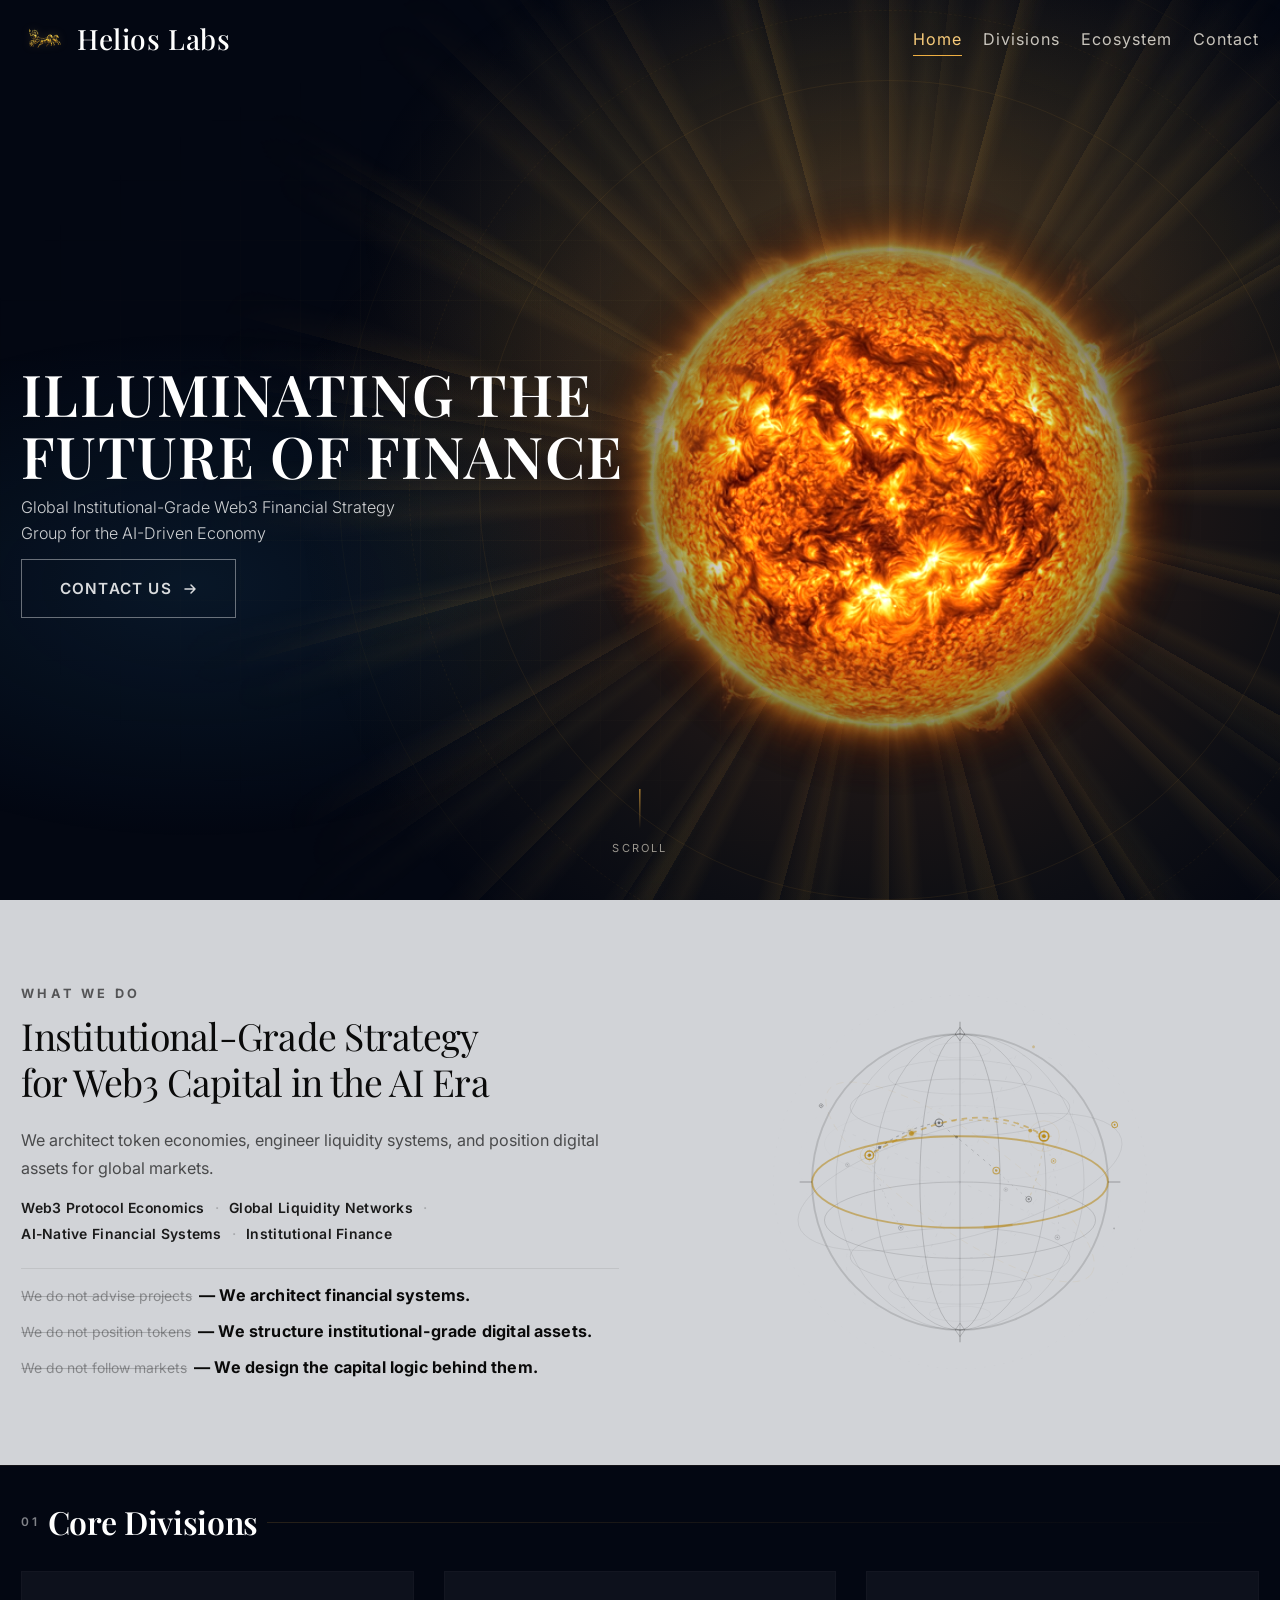
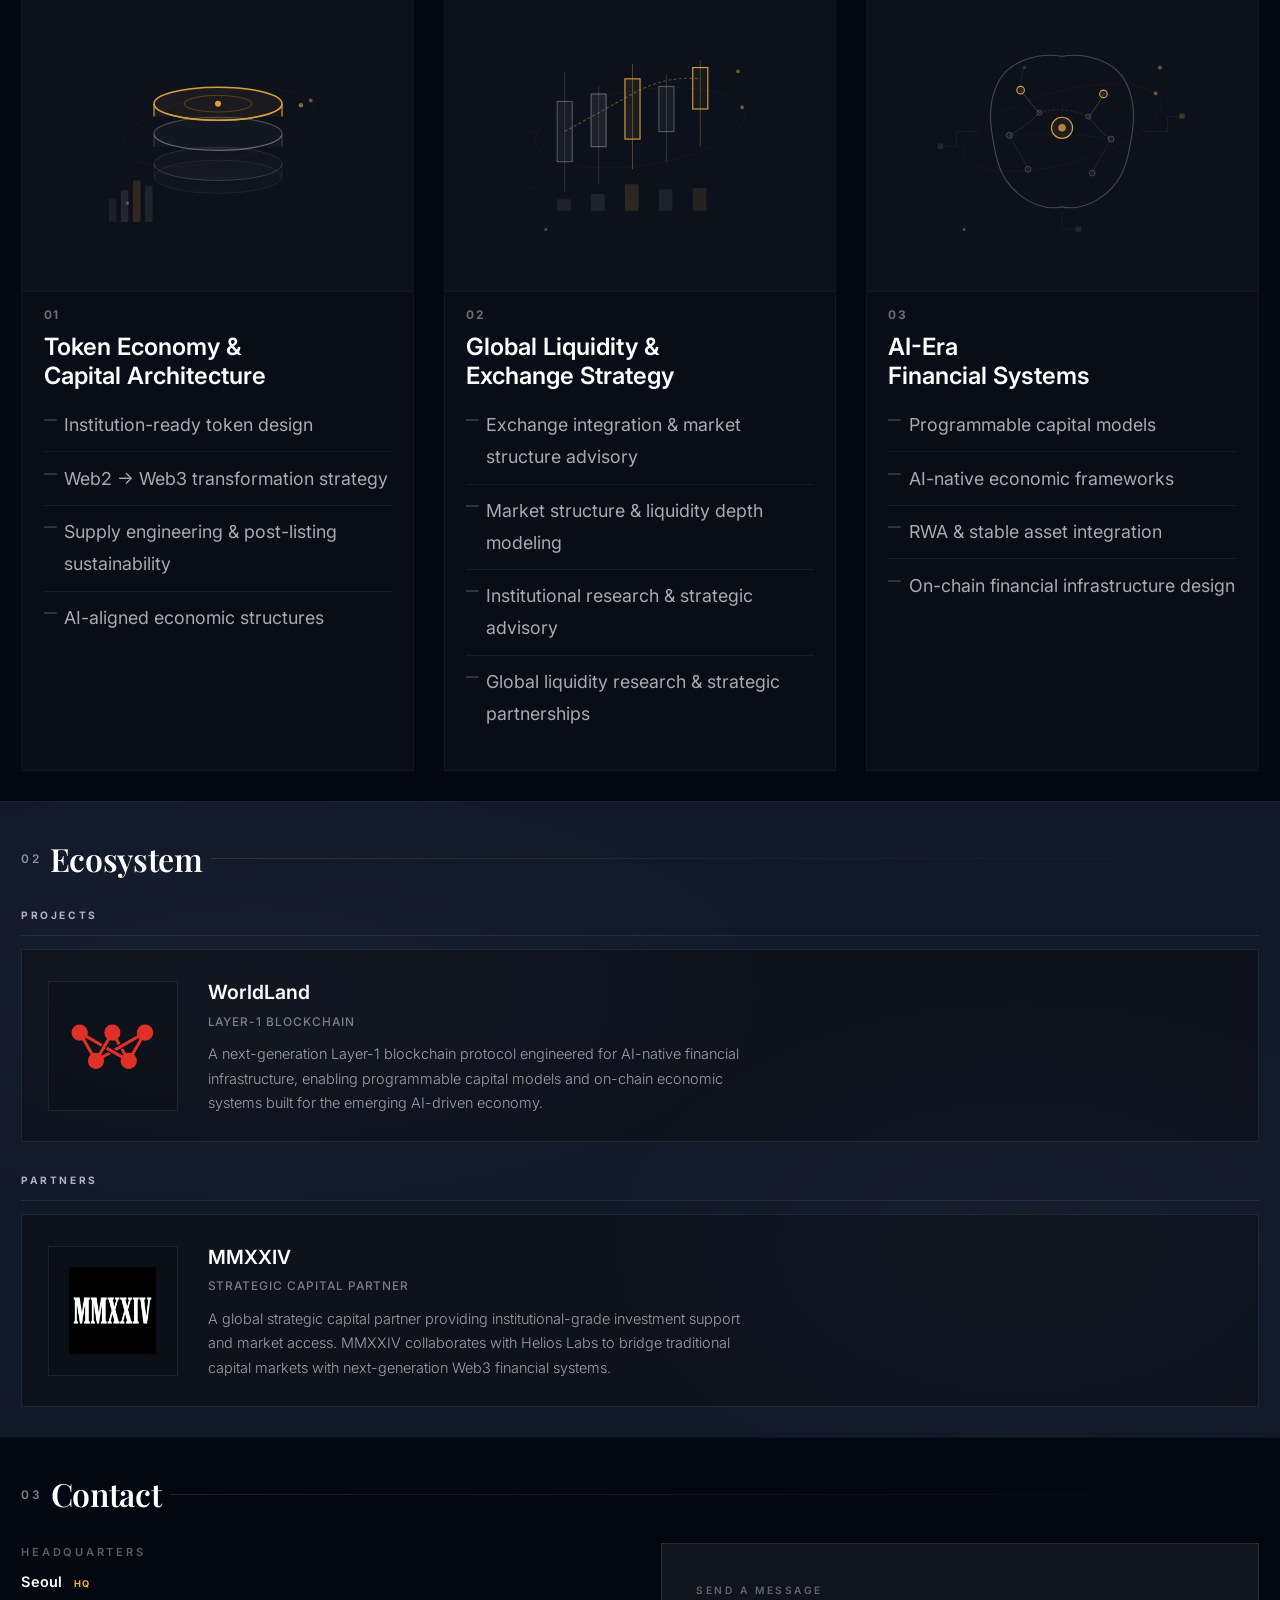
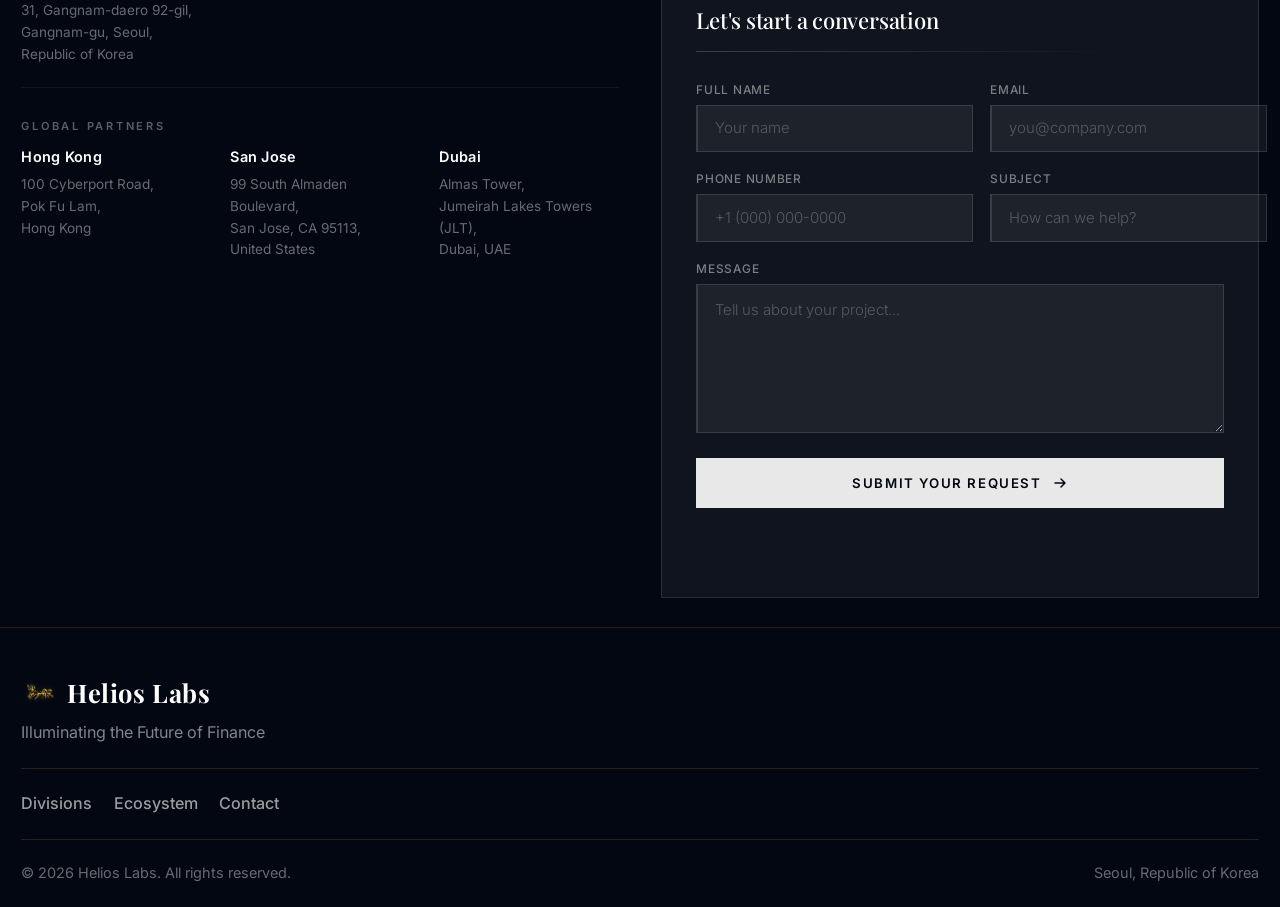
==== commit 137c7407: "fix: info" ====
--- a/index.html
+++ b/index.html
@@ -18,7 +18,6 @@
         <img src="assets/helios-logo.png" alt="Helios Labs" class="logo-img" />
         <div class="logo-text-group">
           <span class="logo-text">Helios Labs</span>
-          <span class="logo-sub">LABS</span>
         </div>
       </a>
       <ul class="nav-links" id="navLinks">
@@ -47,11 +46,10 @@
           <span class="hero-title-accent">FUTURE OF FINANCE</span>
         </h1>
         <p class="hero-subtitle" data-reveal>
-          Global Institutional-Grade Web3 Financial Strategy Group<br />
-          for the AI-Driven Economy
+          Global Institutional-Grade Web3 Financial Strategy Group for the AI-Driven Economy
         </p>
-        <a href="#divisions" class="btn-primary" data-reveal>
-          <span>Discover Our Vision</span>
+        <a href="#contact" class="btn-primary" data-reveal>
+          <span>Contact Us</span>
           <svg width="16" height="16" viewBox="0 0 16 16" fill="none"><path d="M3 8h10M9 4l4 4-4 4" stroke="currentColor" stroke-width="1.5" stroke-linecap="round" stroke-linejoin="round"/></svg>
         </a>
       </div>
@@ -470,10 +468,10 @@
             <div class="division-index">02</div>
             <h3>Global Liquidity &<br />Exchange Strategy</h3>
             <ul class="division-list">
-              <li>Exchange positioning & listing architecture</li>
+              <li>Exchange integration & market structure advisory</li>
               <li>Market structure & liquidity depth modeling</li>
-              <li>Institutional capital connectivity</li>
-              <li>OTC & global liquidity coordination</li>
+              <li>Institutional research & strategic advisory</li>
+              <li>Global liquidity research & strategic partnerships</li>
             </ul>
           </div>
         </div>
@@ -674,27 +672,29 @@
       <div class="contact-layout" data-reveal>
         <!-- Left: Info -->
         <div class="contact-info">
-          <div class="contact-email-block">
-            <p class="contact-overline">Get in Touch</p>
-            <a href="mailto:harry@helioslabs.com" class="contact-email-main">harry@helioslabs.com</a>
-          </div>
-
-          <div class="contact-offices">
+          <div class="contact-offices-hq">
+            <p class="contact-overline">Headquarters</p>
             <div class="contact-office">
               <h4 class="office-city">Seoul <span class="office-badge">HQ</span></h4>
               <p>31, Gangnam-daero 92-gil,<br>Gangnam-gu, Seoul,<br>Republic of Korea</p>
             </div>
-            <div class="contact-office">
-              <h4 class="office-city">Hong Kong</h4>
-              <p>100 Cyberport Road,<br>Pok Fu Lam,<br>Hong Kong</p>
-            </div>
-            <div class="contact-office">
-              <h4 class="office-city">San Jose</h4>
-              <p>99 South Almaden Boulevard,<br>San Jose, CA 95113,<br>United States</p>
-            </div>
-            <div class="contact-office">
-              <h4 class="office-city">Dubai</h4>
-              <p>Almas Tower,<br>Jumeirah Lakes Towers (JLT),<br>Dubai, UAE</p>
+          </div>
+
+          <div class="contact-offices-global">
+            <p class="contact-overline">Global Partners</p>
+            <div class="contact-offices">
+              <div class="contact-office">
+                <h4 class="office-city">Hong Kong </h4>
+                <p>100 Cyberport Road,<br>Pok Fu Lam,<br>Hong Kong</p>
+              </div>
+              <div class="contact-office">
+                <h4 class="office-city">San Jose </h4>
+                <p>99 South Almaden Boulevard,<br>San Jose, CA 95113,<br>United States</p>
+              </div>
+              <div class="contact-office">
+                <h4 class="office-city">Dubai </h4>
+                <p>Almas Tower,<br>Jumeirah Lakes Towers (JLT),<br>Dubai, UAE</p>
+              </div>
             </div>
           </div>
         </div>
@@ -707,15 +707,15 @@
               <h3 class="form-card-title">Let's start a conversation</h3>
               <div class="form-card-line"></div>
             </div>
-            <form class="contact-form" id="contactForm" onsubmit="event.preventDefault();">
+            <form class="contact-form" id="contactForm">
               <div class="form-row">
                 <div class="form-group">
                   <label for="fullName" class="form-label">Full Name</label>
-                  <input type="text" id="fullName" name="fullName" class="form-input" placeholder="Your name" autocomplete="name" />
+                  <input type="text" id="fullName" name="fullName" class="form-input" placeholder="Your name" autocomplete="name" required />
                 </div>
                 <div class="form-group">
                   <label for="email" class="form-label">Email</label>
-                  <input type="email" id="email" name="email" class="form-input" placeholder="you@company.com" autocomplete="email" />
+                  <input type="email" id="email" name="email" class="form-input" placeholder="you@company.com" autocomplete="email" required />
                 </div>
               </div>
               <div class="form-row">
@@ -725,17 +725,18 @@
                 </div>
                 <div class="form-group">
                   <label for="subject" class="form-label">Subject</label>
-                  <input type="text" id="subject" name="subject" class="form-input" placeholder="How can we help?" />
+                  <input type="text" id="subject" name="subject" class="form-input" placeholder="How can we help?" required />
                 </div>
               </div>
               <div class="form-group form-group-full">
                 <label for="message" class="form-label">Message</label>
-                <textarea id="message" name="message" class="form-input form-textarea" placeholder="Tell us about your project..." rows="5"></textarea>
+                <textarea id="message" name="message" class="form-input form-textarea" placeholder="Tell us about your project..." rows="5" required></textarea>
               </div>
               <button type="submit" class="form-submit" id="submitBtn">
                 <span>Submit Your Request</span>
                 <svg width="16" height="16" viewBox="0 0 16 16" fill="none"><path d="M3 8h10M9 4l4 4-4 4" stroke="currentColor" stroke-width="1.5" stroke-linecap="round" stroke-linejoin="round"/></svg>
               </button>
+              <div id="formStatus" class="form-status"></div>
             </form>
           </div>
         </div>
@@ -767,5 +768,6 @@
 
   <script src="splash-cursor.js"></script>
   <script src="script.js"></script>
+  <script src="contact-form.js"></script>
 </body>
 </html>
--- a/style.css
+++ b/style.css
@@ -1396,8 +1396,8 @@
   }
 }
 
-/* Email Block */
-.contact-email-block {
+/* HQ Section */
+.contact-offices-hq {
   margin-bottom: var(--space-xl);
   padding-bottom: var(--space-lg);
   border-bottom: 1px solid rgba(255, 255, 255, 0.06);
@@ -1413,25 +1413,15 @@
   margin-bottom: var(--space-sm);
 }
 
-.contact-email-main {
-  font-family: var(--font-body);
-  font-size: clamp(1.2rem, 2.5vw, 1.6rem);
-  font-weight: 400;
-  color: var(--white-pure);
-  text-decoration: none;
-  border-bottom: 1px solid rgba(255, 255, 255, 0.15);
-  padding-bottom: 0.15rem;
-  transition: border-color 0.2s ease, color 0.2s ease;
-}
-
-.contact-email-main:hover {
-  border-bottom-color: var(--white-pure);
+/* Global Partners Section */
+.contact-offices-global {
+  margin-top: var(--space-lg);
 }
 
 /* Offices Grid */
 .contact-offices {
   display: grid;
-  grid-template-columns: 1fr 1fr;
+  grid-template-columns: 1fr 1fr 1fr;
   gap: var(--space-lg) var(--space-xl);
 }
 
@@ -1454,11 +1444,45 @@
   vertical-align: middle;
 }
 
+.partner-badge {
+  color: rgba(255, 255, 255, 0.45);
+  font-size: 0.5rem;
+  letter-spacing: 0.12em;
+  border: 1px solid rgba(255, 255, 255, 0.12);
+  padding: 0.1rem 0.35rem;
+  border-radius: 2px;
+}
+
 .contact-office p {
   font-family: var(--font-body);
   font-size: 0.8rem;
   color: rgba(255, 255, 255, 0.4);
   line-height: 1.6;
+}
+
+/* Form Status */
+.form-status {
+  text-align: center;
+  font-family: var(--font-body);
+  font-size: 0.85rem;
+  font-weight: 500;
+  padding: 0.6rem 0;
+  min-height: 2rem;
+  transition: opacity 0.3s ease;
+}
+
+.form-status.success {
+  color: #4ade80;
+}
+
+.form-status.error {
+  color: #f87171;
+}
+
+.form-submit:disabled {
+  opacity: 0.6;
+  cursor: not-allowed;
+  transform: none !important;
 }
 
 
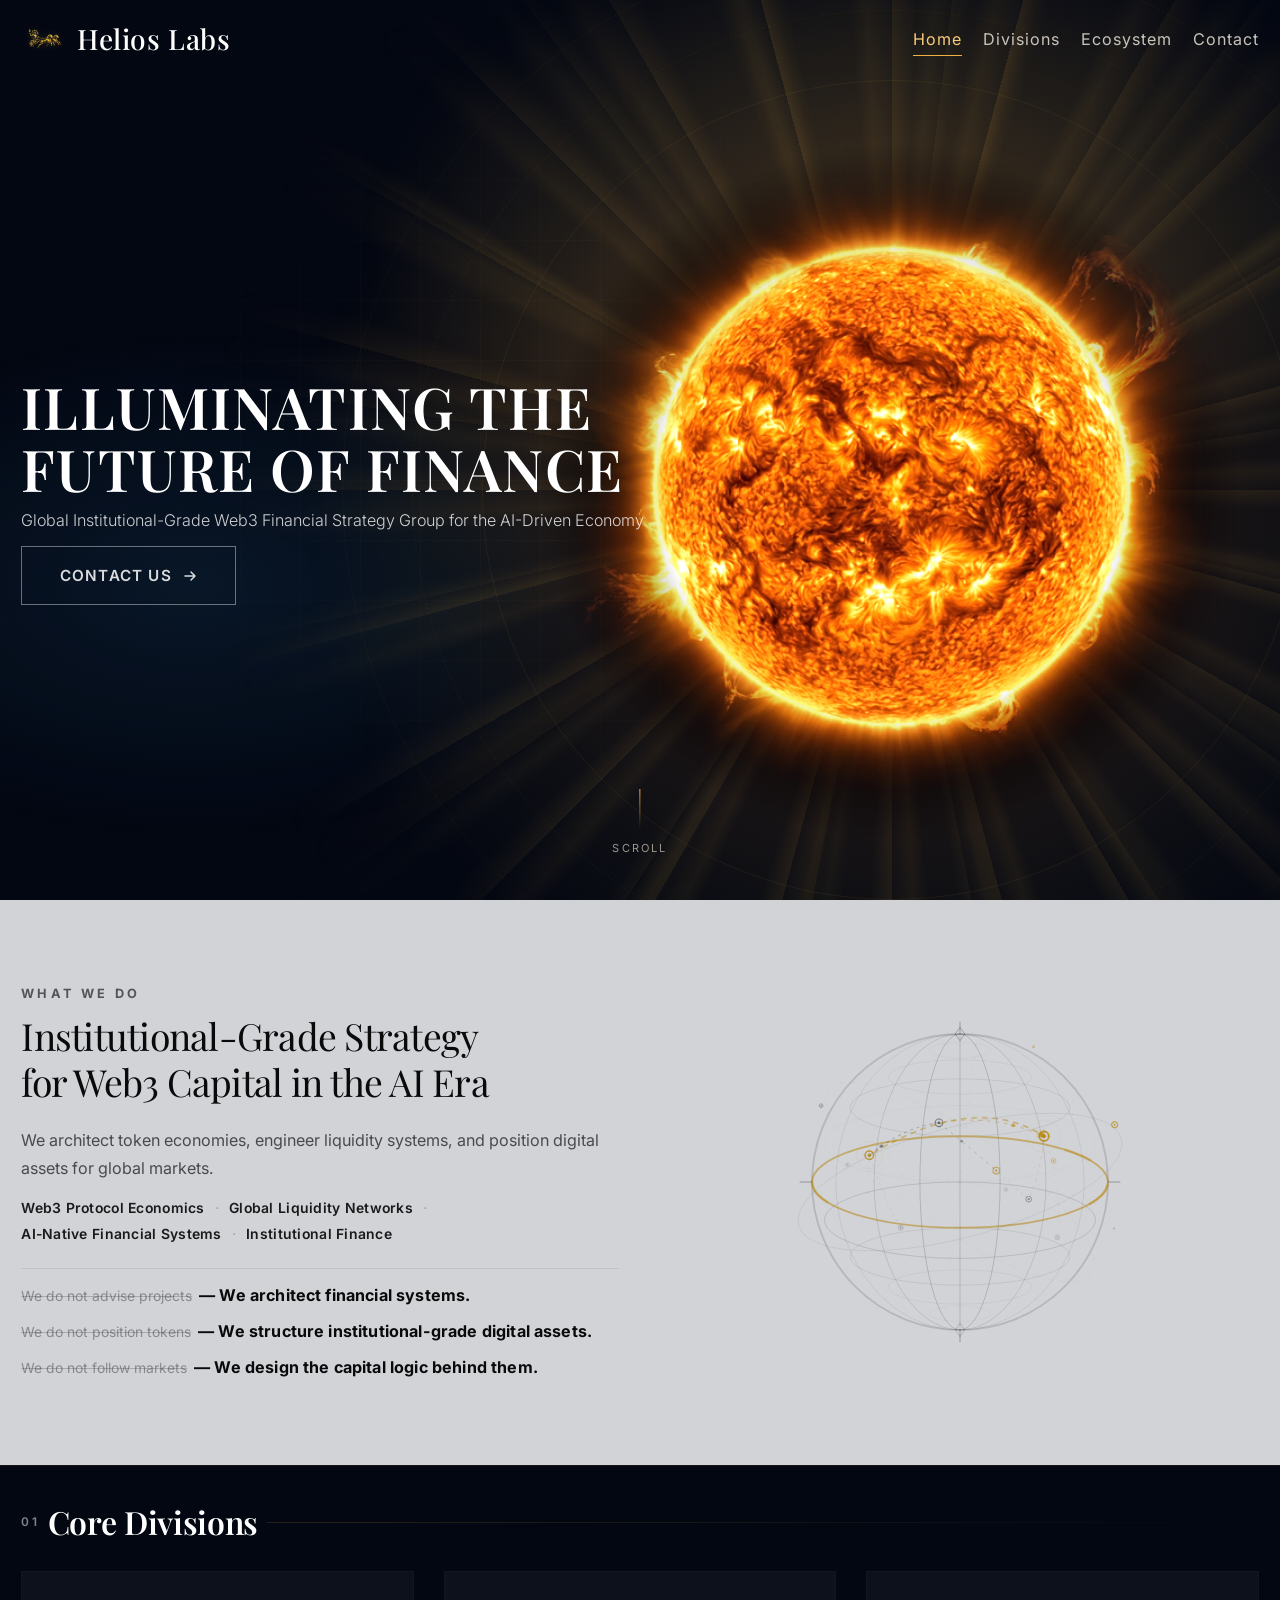
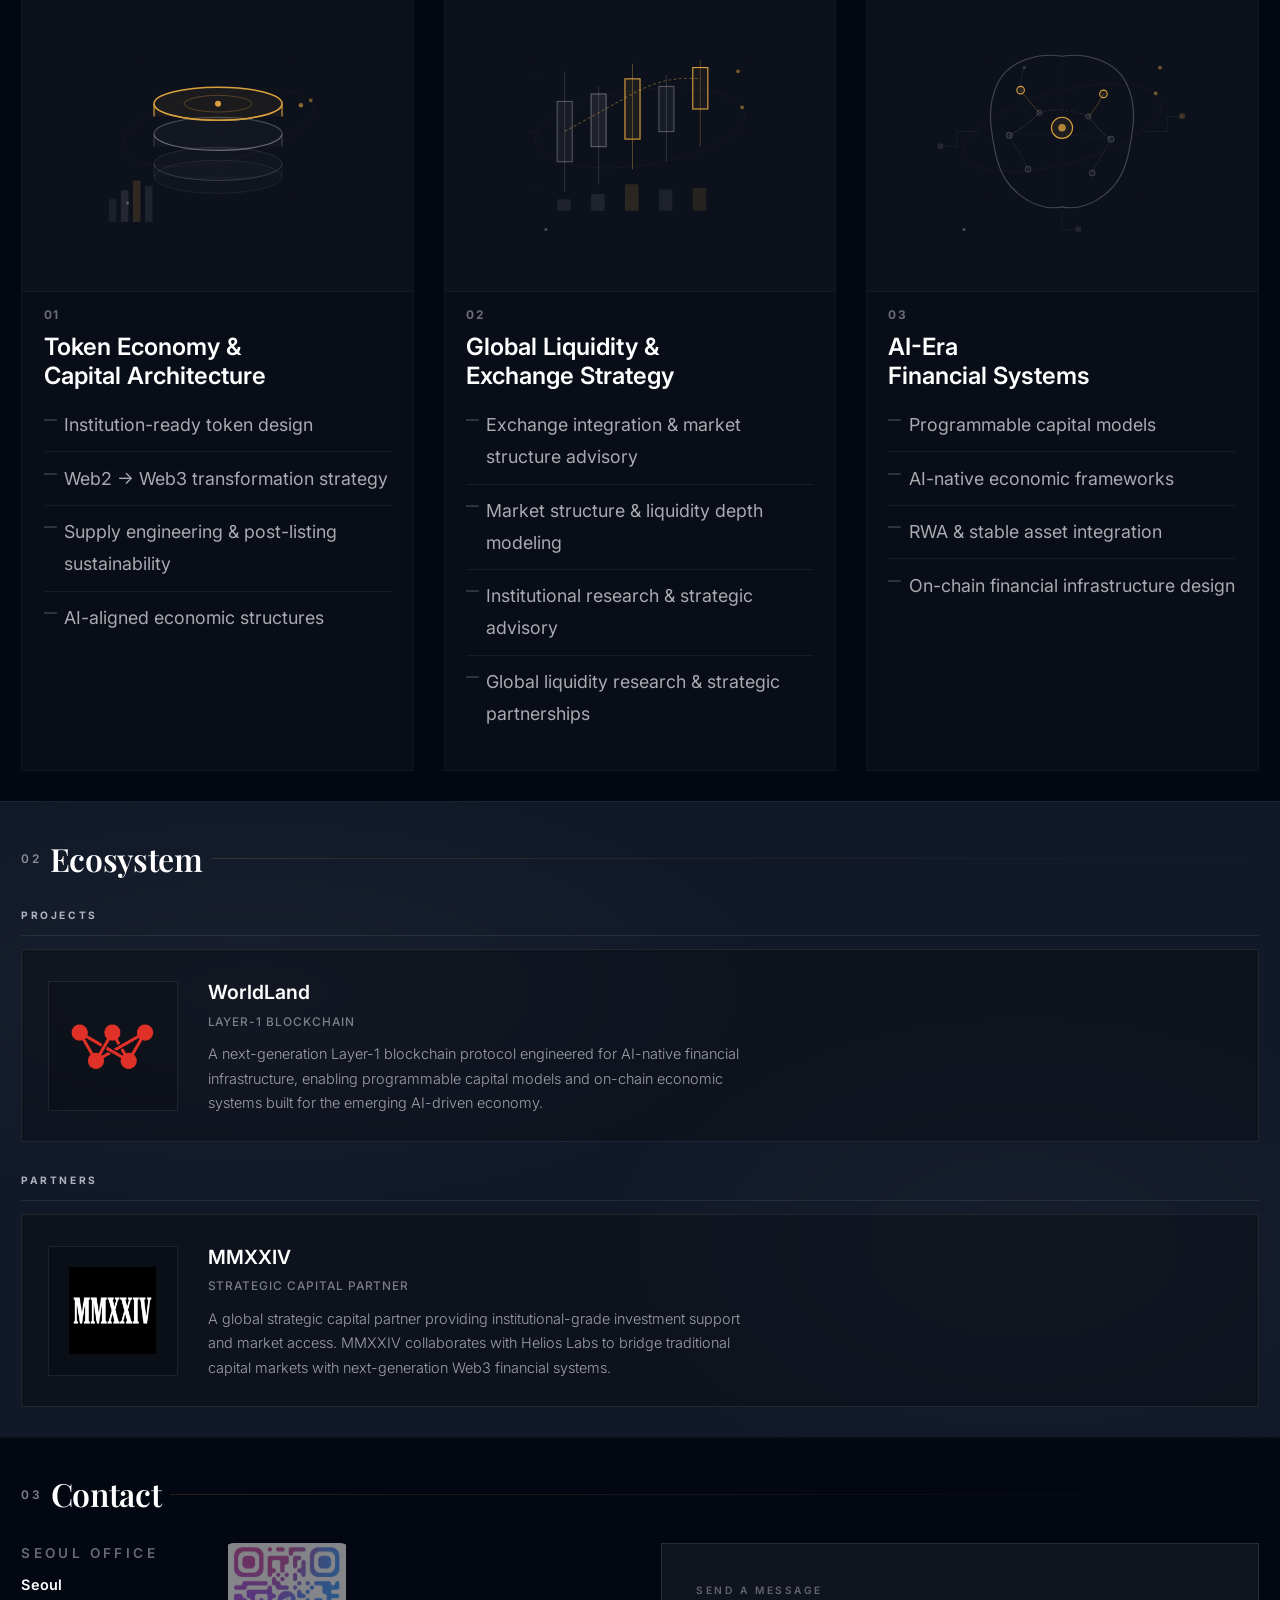
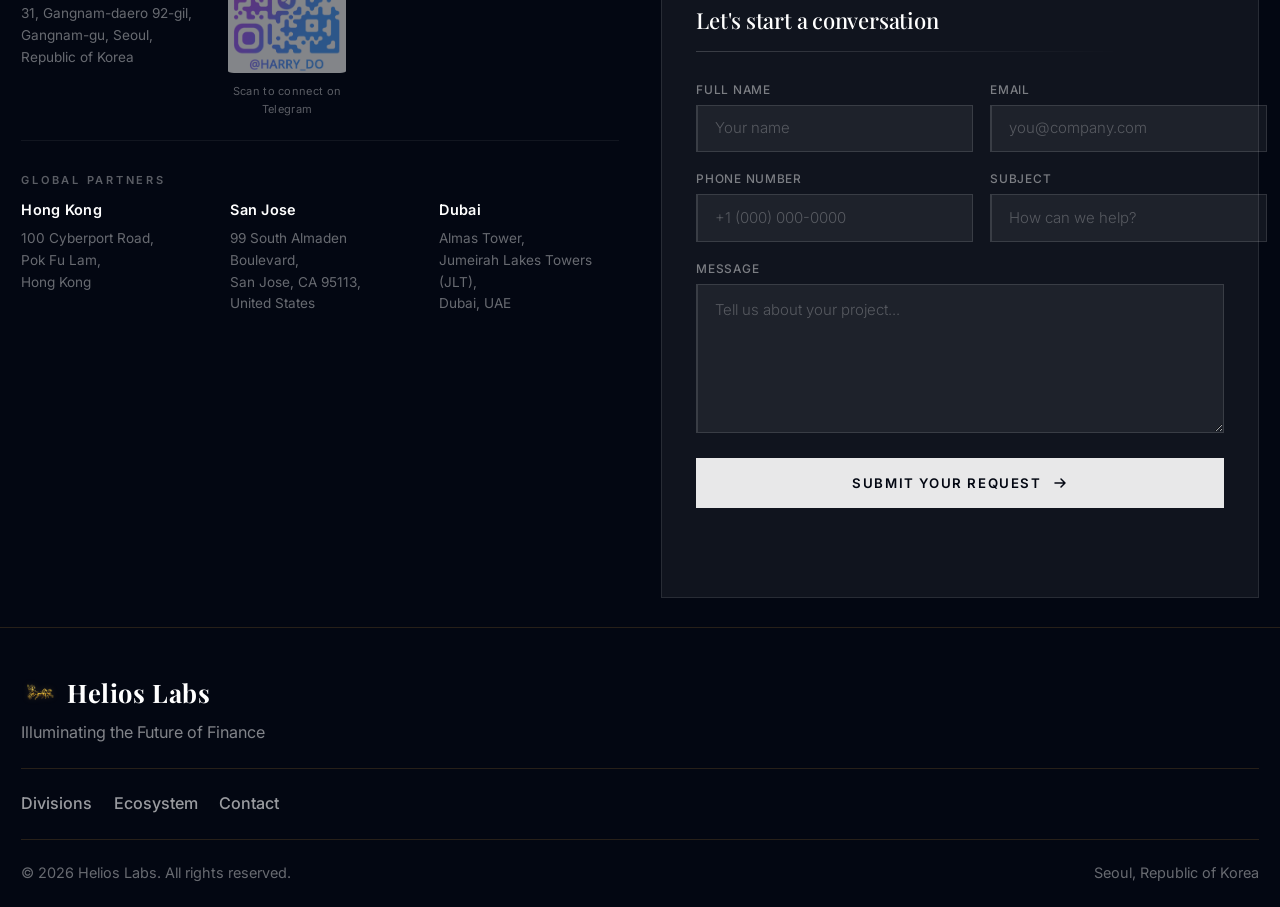
==== commit c9d63ffa: "d6" ====
--- a/index.html
+++ b/index.html
@@ -672,11 +672,17 @@
       <div class="contact-layout" data-reveal>
         <!-- Left: Info -->
         <div class="contact-info">
-          <div class="contact-offices-hq">
-            <p class="contact-overline">Headquarters</p>
+          <div class="contact-seoul-row">
             <div class="contact-office">
-              <h4 class="office-city">Seoul <span class="office-badge">HQ</span></h4>
+              <p class="contact-overline">Seoul Office</p>
+              <h4 class="office-city">Seoul</h4>
               <p>31, Gangnam-daero 92-gil,<br>Gangnam-gu, Seoul,<br>Republic of Korea</p>
+            </div>
+            <div class="contact-telegram">
+              <a href="https://t.me/HARRY_DO" target="_blank" rel="noopener noreferrer">
+                <img src="assets/telegram-qr.png" alt="Telegram @HARRY_DO" class="telegram-qr-img" />
+              </a>
+              <p class="telegram-label">Scan to connect on Telegram</p>
             </div>
           </div>
 
@@ -684,15 +690,15 @@
             <p class="contact-overline">Global Partners</p>
             <div class="contact-offices">
               <div class="contact-office">
-                <h4 class="office-city">Hong Kong </h4>
+                <h4 class="office-city">Hong Kong</h4>
                 <p>100 Cyberport Road,<br>Pok Fu Lam,<br>Hong Kong</p>
               </div>
               <div class="contact-office">
-                <h4 class="office-city">San Jose </h4>
+                <h4 class="office-city">San Jose</h4>
                 <p>99 South Almaden Boulevard,<br>San Jose, CA 95113,<br>United States</p>
               </div>
               <div class="contact-office">
-                <h4 class="office-city">Dubai </h4>
+                <h4 class="office-city">Dubai</h4>
                 <p>Almas Tower,<br>Jumeirah Lakes Towers (JLT),<br>Dubai, UAE</p>
               </div>
             </div>
--- a/style.css
+++ b/style.css
@@ -336,7 +336,10 @@
   color: rgba(255, 255, 255, 0.8);
   line-height: 1.6;
   margin-bottom: var(--space-md);
-  max-width: 420px;
+  max-width: none;
+  white-space: nowrap;
+  position: relative;
+  z-index: 6;
 }
 
 /* Buttons */
@@ -391,8 +394,8 @@
   z-index: 3;
   animation: sunFloat 10s ease-in-out infinite, sunSpin 120s linear infinite;
   filter: brightness(1.3) drop-shadow(0 0 80px rgba(239, 175, 66, 0.5));
-  mask-image: radial-gradient(circle at center, white 30%, transparent 60%);
-  -webkit-mask-image: radial-gradient(circle at center, white 30%, transparent 60%);
+  mask-image: radial-gradient(circle at center, white 45%, transparent 68%);
+  -webkit-mask-image: radial-gradient(circle at center, white 45%, transparent 68%);
 }
 
 .sun-glow {
@@ -1396,11 +1399,54 @@
   }
 }
 
-/* HQ Section */
-.contact-offices-hq {
+/* Seoul + Telegram Row */
+.contact-seoul-row {
+  display: flex;
+  align-items: flex-start;
+  gap: var(--space-xl);
   margin-bottom: var(--space-xl);
   padding-bottom: var(--space-lg);
   border-bottom: 1px solid rgba(255, 255, 255, 0.06);
+}
+
+.contact-telegram {
+  display: flex;
+  flex-direction: column;
+  align-items: center;
+  gap: 0.5rem;
+}
+
+.telegram-qr-img {
+  width: 130px;
+  height: 130px;
+  object-fit: contain;
+  border-radius: 12px;
+  opacity: 0.6;
+  filter: brightness(0.85);
+  transition: transform 0.3s var(--ease-out), box-shadow 0.3s ease, opacity 0.3s ease, filter 0.3s ease;
+}
+
+.telegram-qr-img:hover {
+  transform: scale(1.05);
+  opacity: 1;
+  filter: brightness(1);
+  box-shadow: 0 0 24px rgba(239, 175, 66, 0.2);
+}
+
+.telegram-label {
+  font-family: var(--font-body);
+  font-size: 0.65rem;
+  color: rgba(255, 255, 255, 0.35);
+  letter-spacing: 0.03em;
+  text-align: center;
+  max-width: 130px;
+}
+
+@media (max-width: 768px) {
+  .contact-seoul-row {
+    flex-direction: column;
+    gap: var(--space-lg);
+  }
 }
 
 .contact-overline {
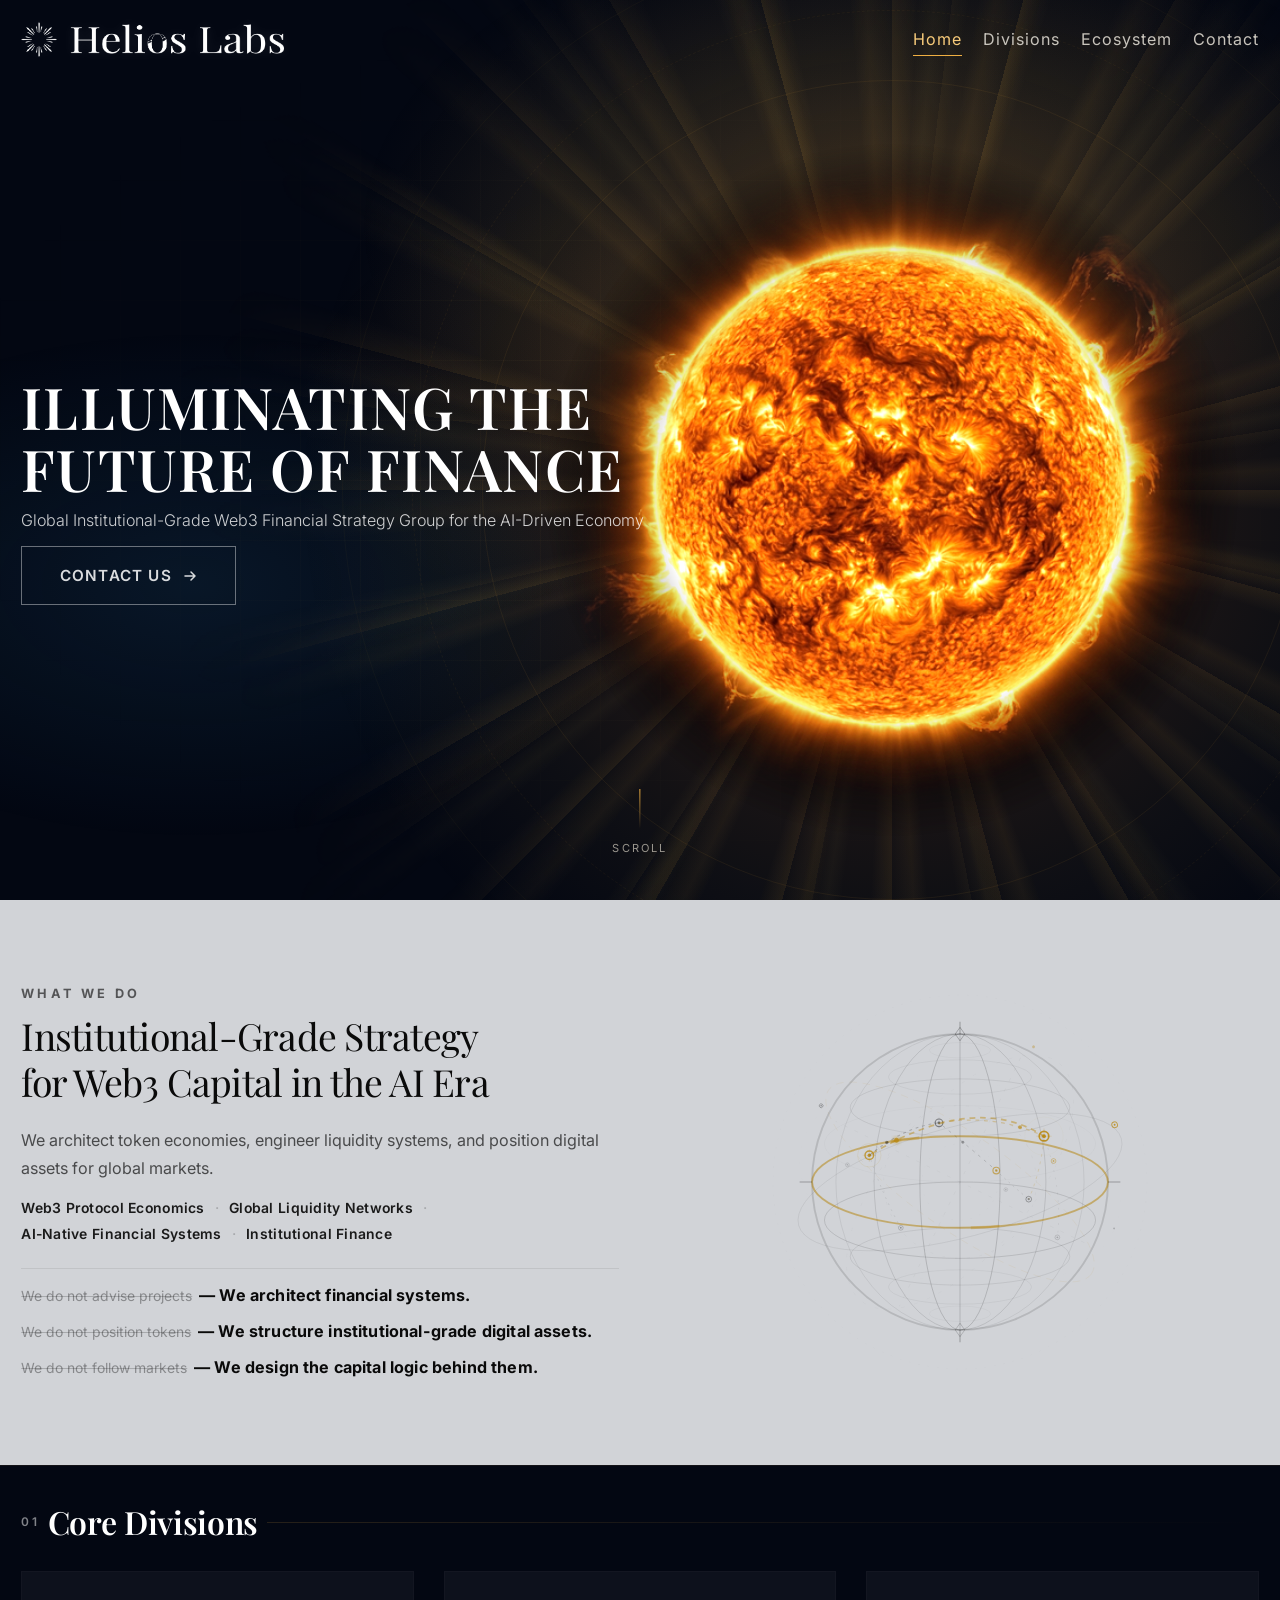
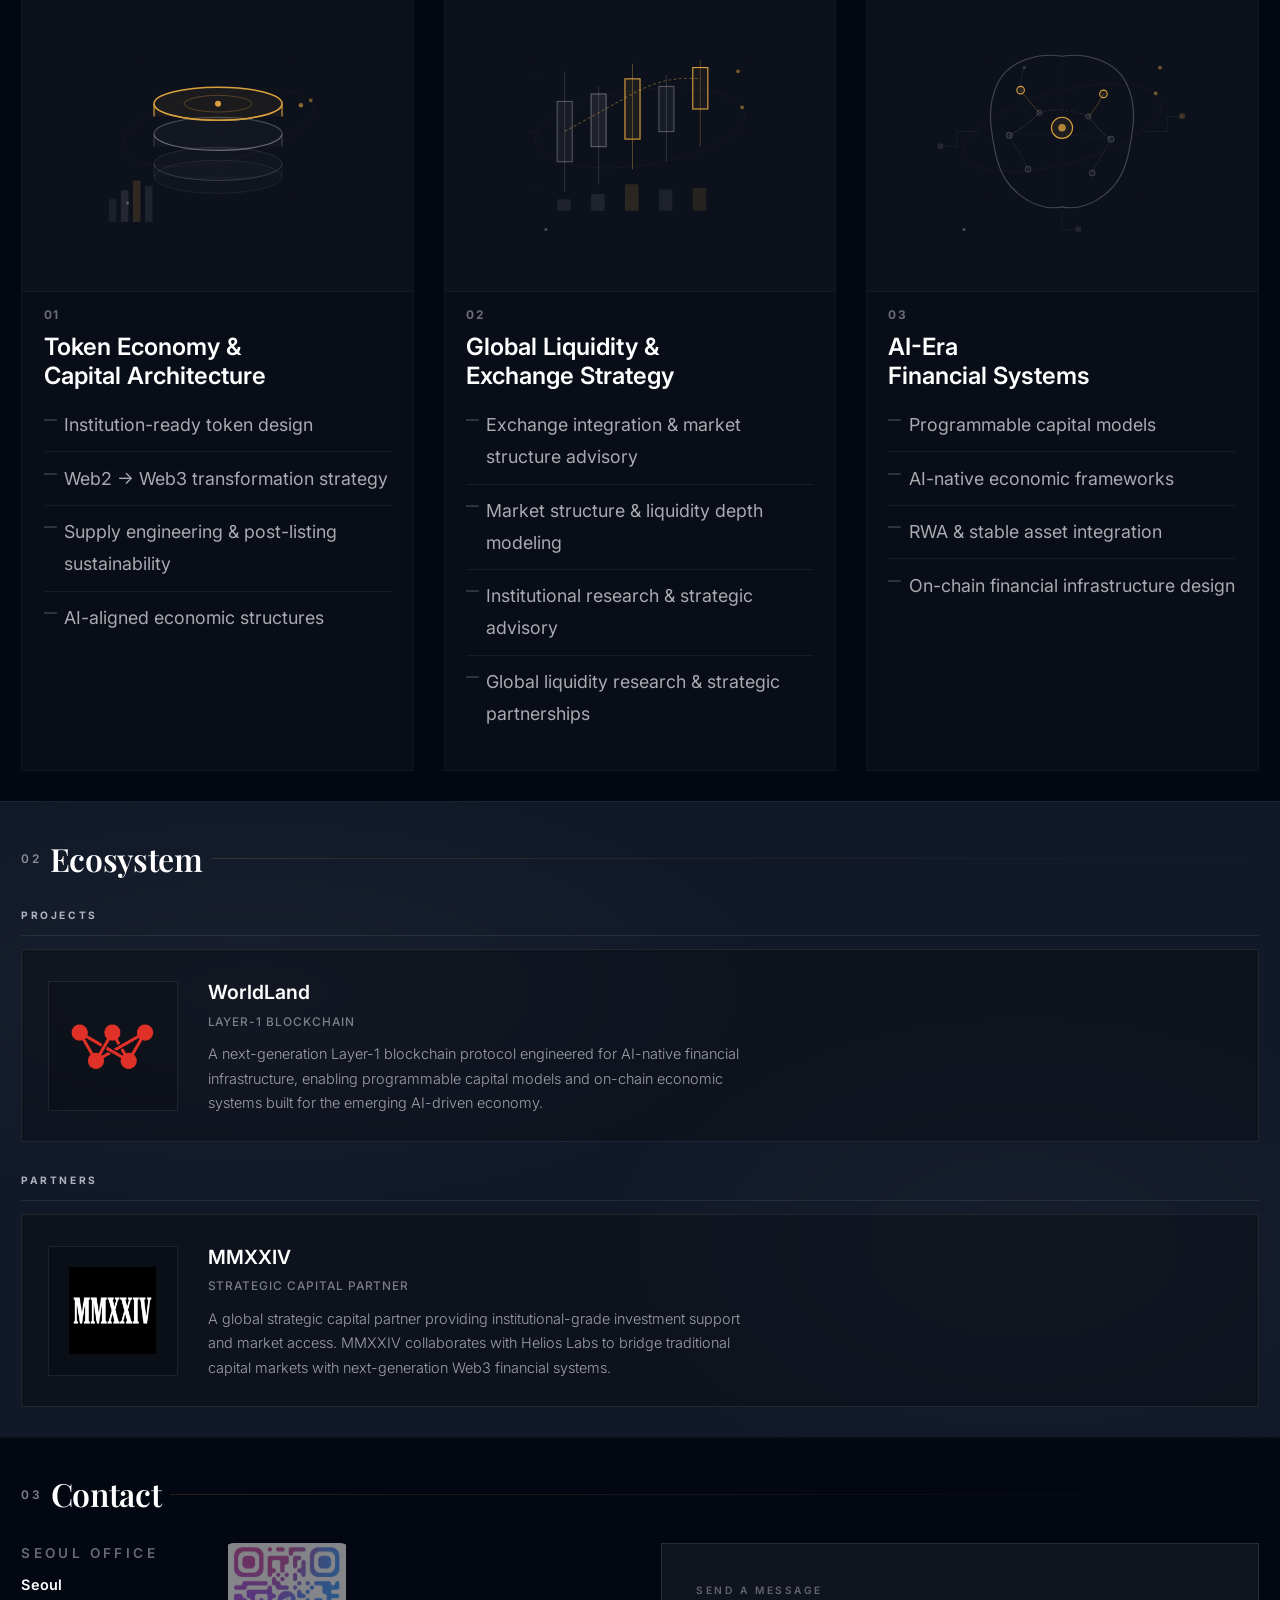
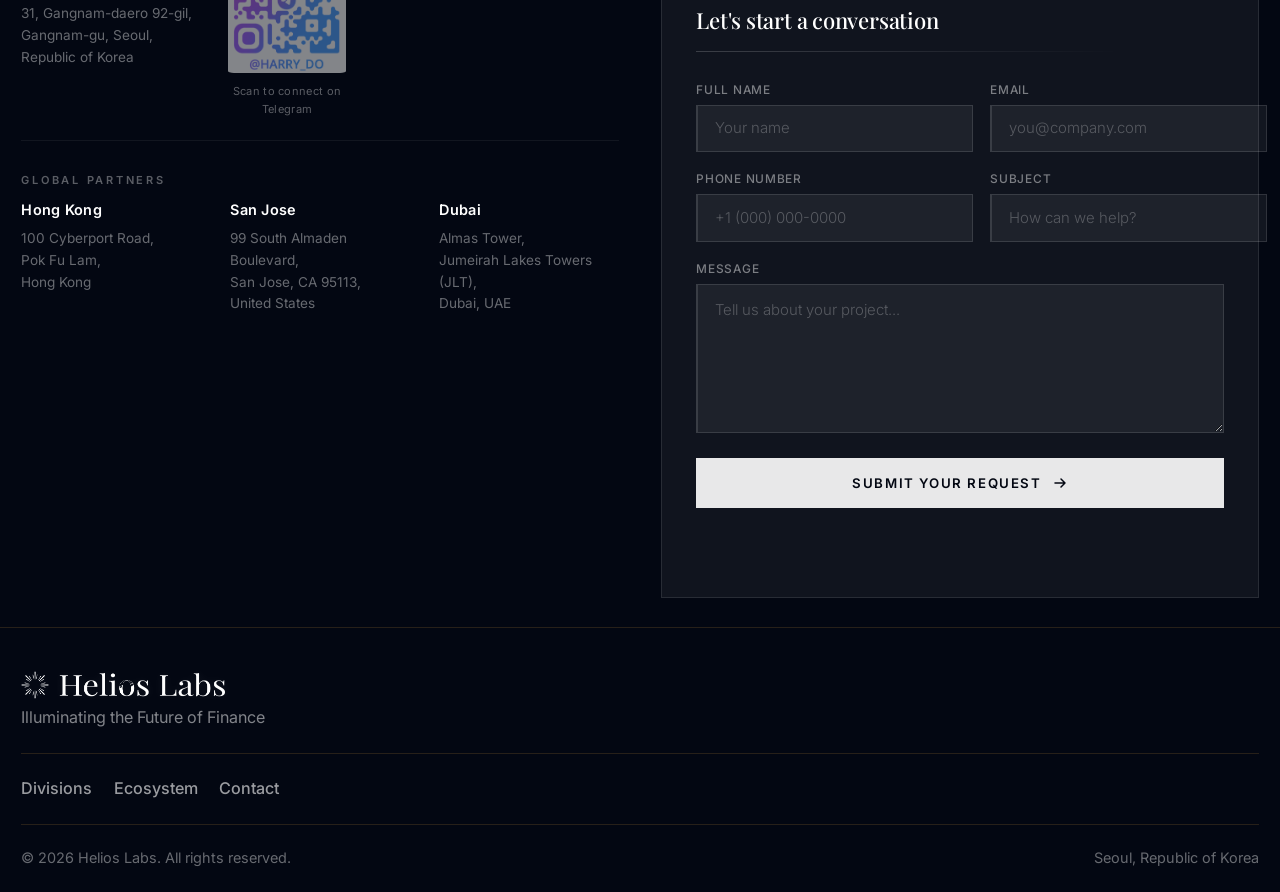
==== commit 085bf7f0: "d6" ====
--- a/index.html
+++ b/index.html
@@ -15,10 +15,7 @@
   <nav id="navbar">
     <div class="nav-inner">
       <a href="#" class="logo">
-        <img src="assets/helios-logo.png" alt="Helios Labs" class="logo-img" />
-        <div class="logo-text-group">
-          <span class="logo-text">Helios Labs</span>
-        </div>
+        <img src="assets/signature-combo-all-white.png" alt="Helios Labs" class="logo-wordmark" />
       </a>
       <ul class="nav-links" id="navLinks">
         <li><a href="#hero" class="nav-link active">Home</a></li>
@@ -755,8 +752,7 @@
     <div class="footer-inner">
       <div class="footer-brand">
         <div class="footer-logo-row">
-          <img src="assets/helios-logo.png" alt="Helios Labs" class="footer-logo-img" />
-          <span class="logo-text">Helios Labs</span>
+          <img src="assets/signature-combo-all-white.png" alt="Helios Labs" class="footer-logo-wordmark" />
         </div>
         <p>Illuminating the Future of Finance</p>
       </div>
--- a/style.css
+++ b/style.css
@@ -165,11 +165,11 @@
   line-height: 1;
 }
 
-.logo-img {
-  width: 44px;
-  height: 44px;
+.logo-wordmark {
+  height: 36px;
+  width: auto;
   object-fit: contain;
-  filter: drop-shadow(0 0 4px rgba(212, 168, 83, 0.3));
+  filter: drop-shadow(0 0 6px rgba(255, 255, 255, 0.1));
 }
 
 .logo-text-group {
@@ -1561,11 +1561,11 @@
   gap: 0.6rem;
 }
 
-.footer-logo-img {
-  width: 36px;
-  height: 36px;
+.footer-logo-wordmark {
+  height: 28px;
+  width: auto;
   object-fit: contain;
-  filter: drop-shadow(0 0 3px rgba(212, 168, 83, 0.3));
+  filter: drop-shadow(0 0 4px rgba(255, 255, 255, 0.08));
 }
 
 .footer-brand p {
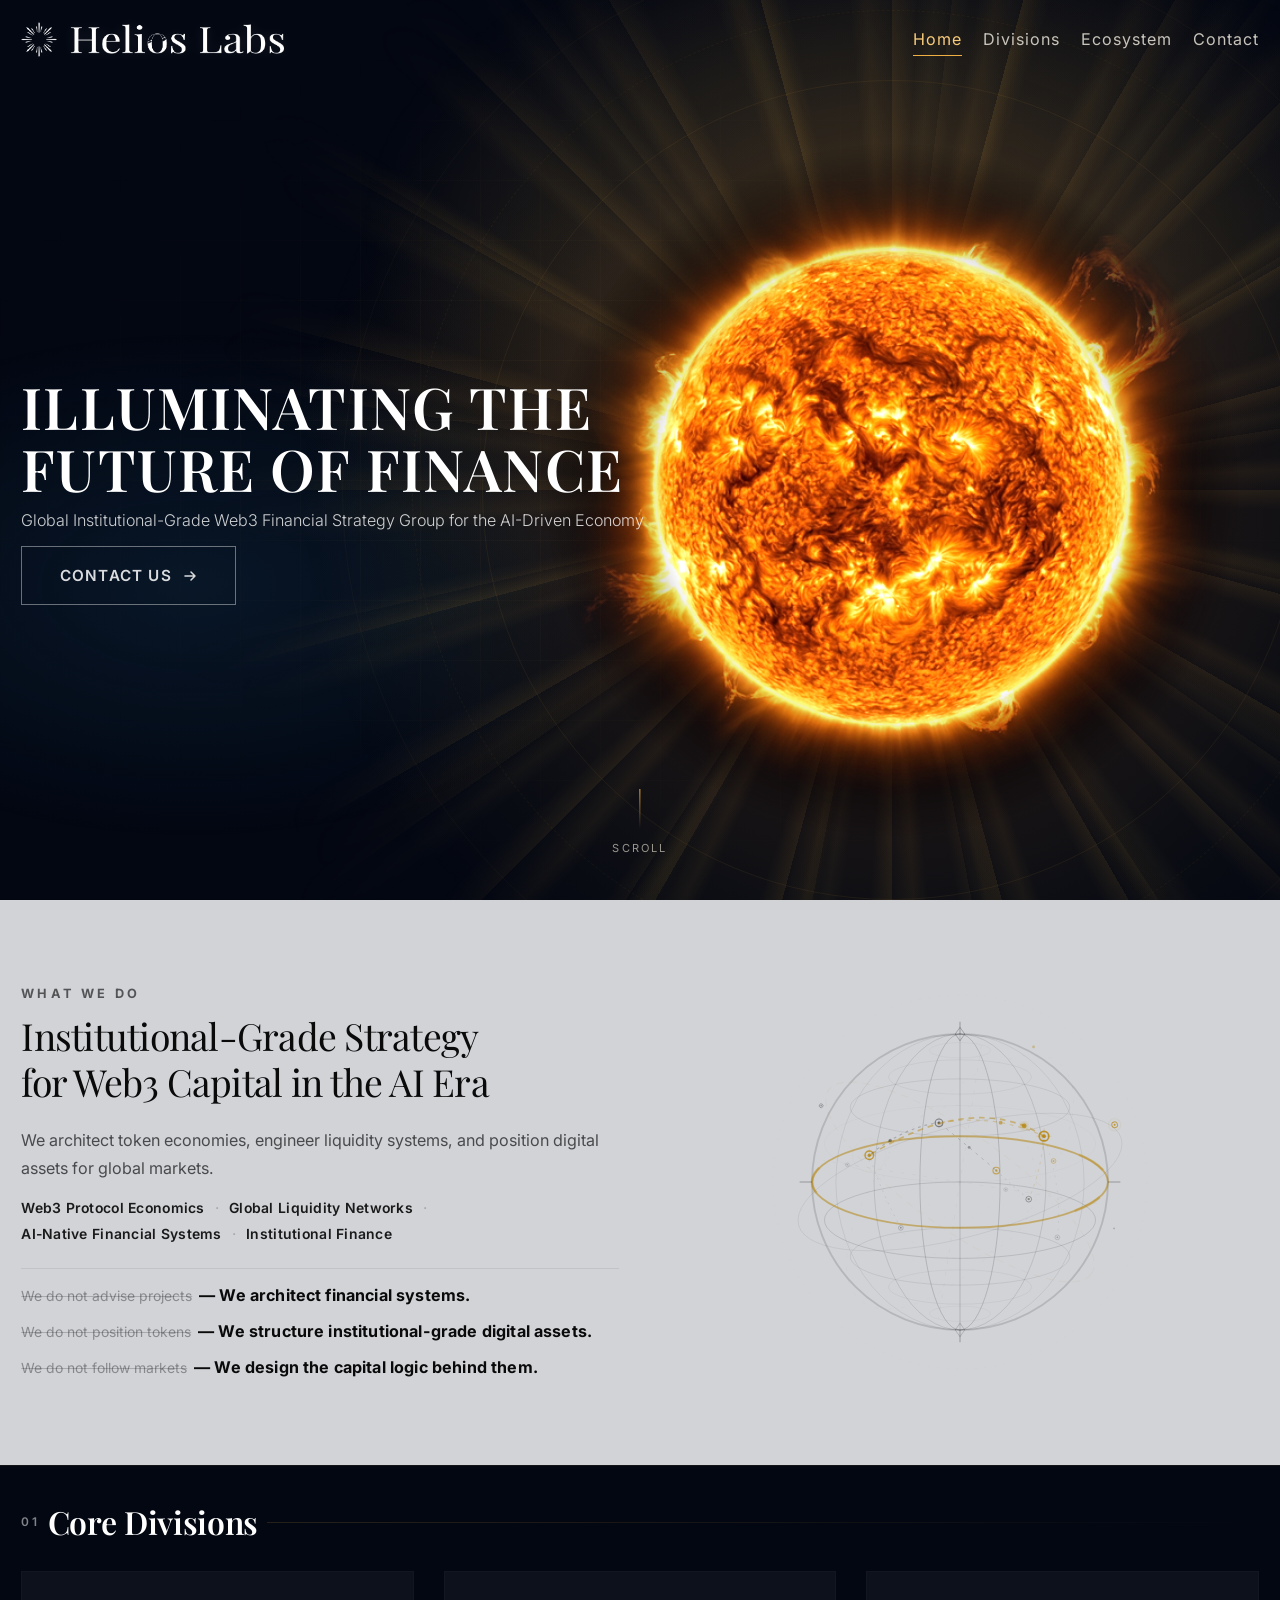
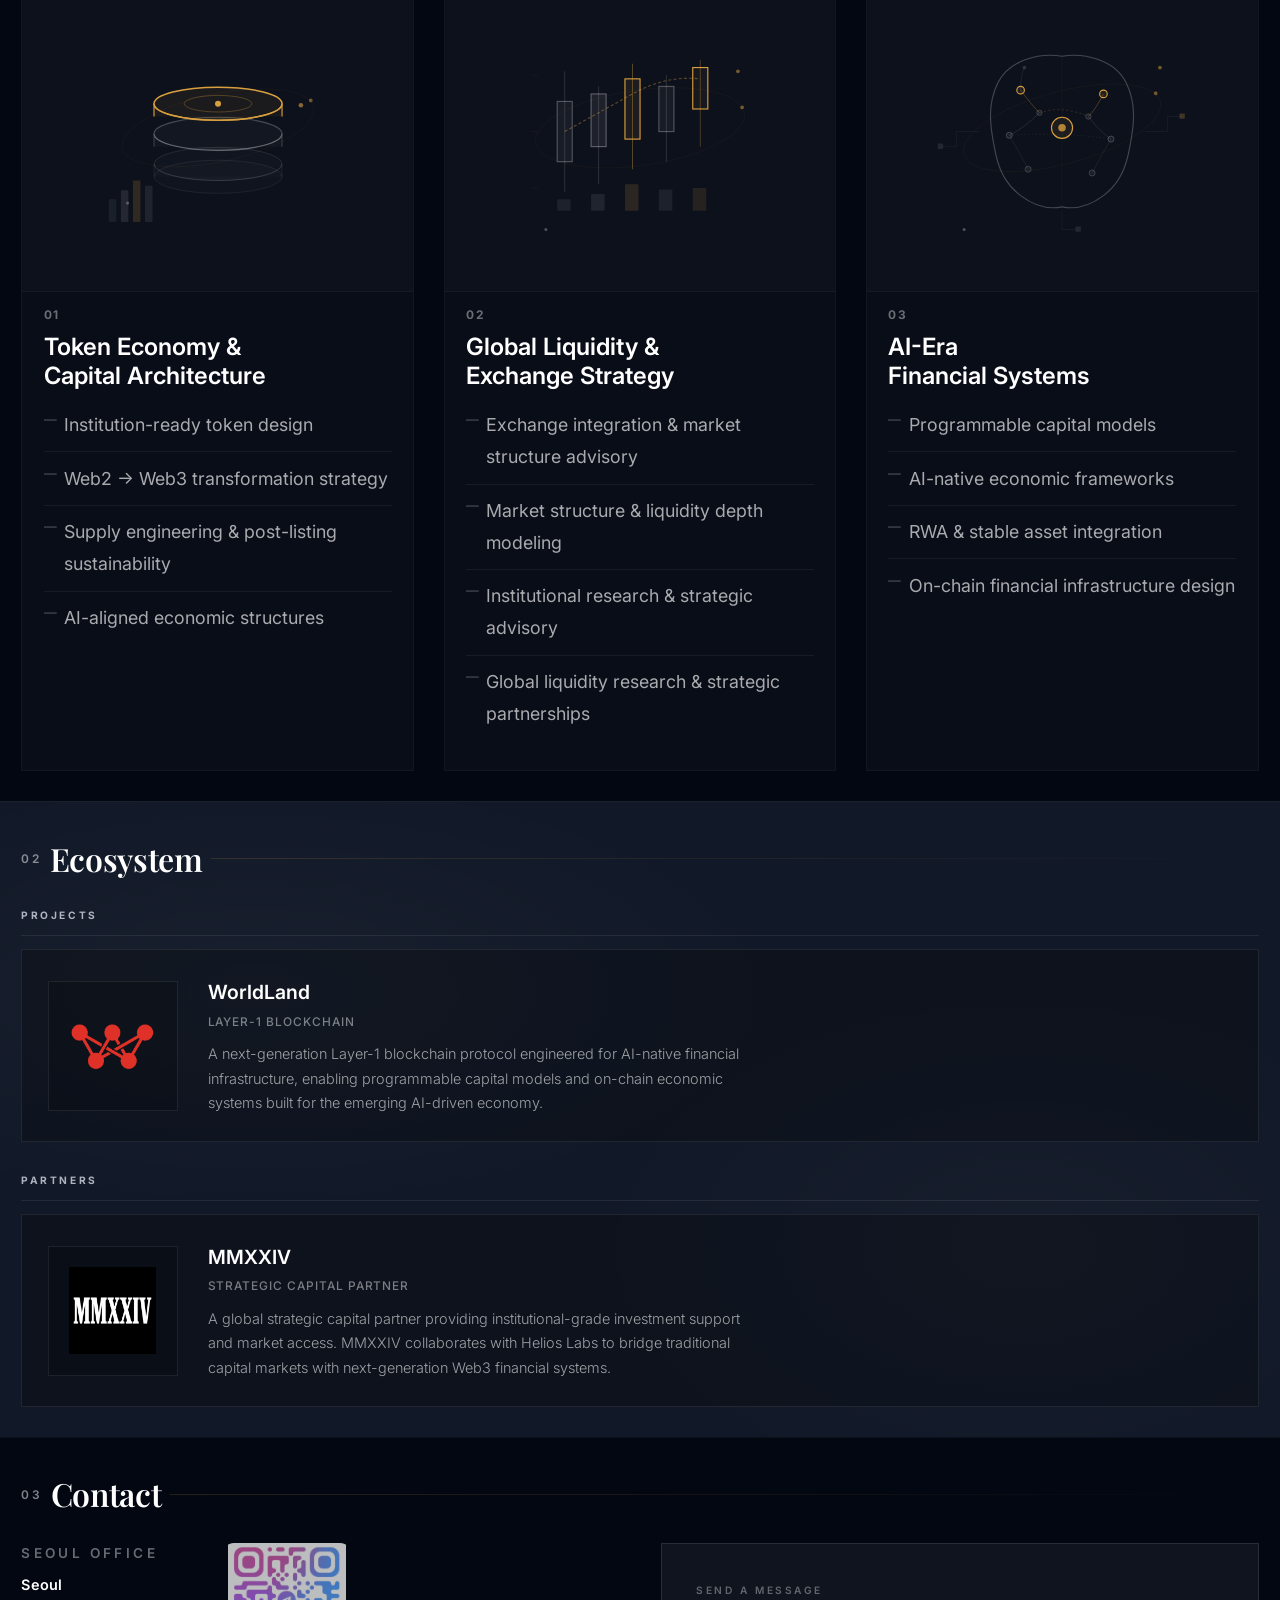
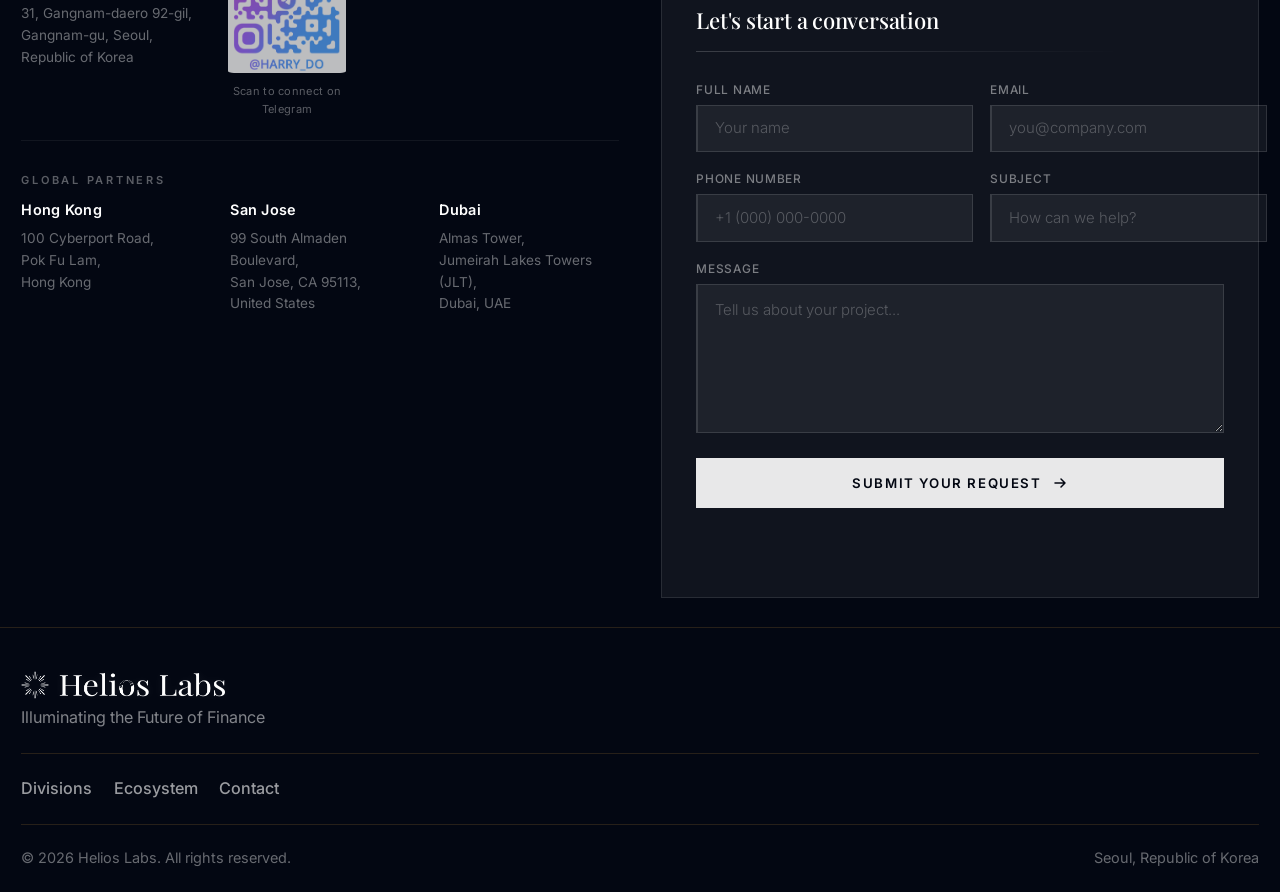
==== commit d8b72ef2: "d8" ====
--- a/index.html
+++ b/index.html
@@ -3,6 +3,8 @@
 <head>
   <meta charset="UTF-8" />
   <meta name="viewport" content="width=device-width, initial-scale=1.0" />
+  <link rel="icon" type="image/png" href="assets/symbol-black.png" />
+  <link rel="apple-touch-icon" href="assets/symbol-black.png" />
   <title>Helios Labs — Illuminating the Future of Finance</title>
   <meta name="description" content="Helios Labs is a global institutional-grade Web3 financial strategy group for the AI-driven economy. We architect token economies, engineer liquidity systems, and position digital assets for global markets." />
   <link rel="preconnect" href="https://fonts.googleapis.com" />
--- a/style.css
+++ b/style.css
@@ -68,6 +68,8 @@
   font-size: 17px;
   -webkit-font-smoothing: antialiased;
   -moz-osx-font-smoothing: grayscale;
+  overflow-x: hidden;
+  width: 100%;
 }
 
 body {
@@ -76,6 +78,7 @@
   color: var(--white);
   line-height: 1.7;
   overflow-x: hidden;
+  width: 100%;
 }
 
 body::before {
@@ -260,6 +263,7 @@
   align-items: center;
   overflow: hidden;
   z-index: 1;
+  width: 100%;
 }
 
 .hero-bg-grid {
@@ -1190,20 +1194,7 @@
   right: 0.6rem;
 }
 
-@media (max-width: 768px) {
-  .showcase-slide {
-    flex-direction: column;
-    align-items: flex-start;
-    gap: var(--space-lg);
-    padding: 1.2rem;
-  }
-
-  .showcase-logo {
-    width: 72px;
-    height: 72px;
-    padding: 0.7rem;
-  }
-}
+
 
 
 /* ============================================
@@ -1389,15 +1380,8 @@
   transform: translateY(0);
 }
 
-@media (max-width: 768px) {
-  .form-row {
-    grid-template-columns: 1fr;
-  }
-
-  .contact-form-card {
-    padding: 1.5rem 1.2rem;
-  }
-}
+
+
 
 /* Seoul + Telegram Row */
 .contact-seoul-row {
@@ -1421,8 +1405,8 @@
   height: 130px;
   object-fit: contain;
   border-radius: 12px;
-  opacity: 0.6;
-  filter: brightness(0.85);
+  opacity: 0.8;
+  filter: brightness(0.92);
   transition: transform 0.3s var(--ease-out), box-shadow 0.3s ease, opacity 0.3s ease, filter 0.3s ease;
 }
 
@@ -1442,12 +1426,8 @@
   max-width: 130px;
 }
 
-@media (max-width: 768px) {
-  .contact-seoul-row {
-    flex-direction: column;
-    gap: var(--space-lg);
-  }
-}
+
+
 
 .contact-overline {
   font-family: var(--font-body);
@@ -1623,6 +1603,8 @@
 /* ============================================
    RESPONSIVE
    ============================================ */
+
+/* --- Tablet (≤ 1024px) --- */
 @media (max-width: 1024px) {
   .hero-content {
     grid-template-columns: 1fr;
@@ -1631,6 +1613,11 @@
 
   .hero-visual {
     order: -1;
+    margin-left: 0;
+  }
+
+  .hero-text {
+    padding: 0 0.5rem;
   }
 
   .sun-image { width: 300px; height: 300px; }
@@ -1639,20 +1626,34 @@
   .sun-ring-2 { width: 380px; height: 380px; }
   .sun-ring-3 { width: 420px; height: 420px; }
 
+  .hero-visual::before { width: 500px; height: 500px; }
+  .hero-visual::after { width: 600px; height: 600px; }
+
+  .hero-subtitle { white-space: normal; }
   .hero-subtitle br { display: none; }
   .btn-primary { margin: 0 auto; }
 
   .divisions-grid {
     grid-template-columns: 1fr;
   }
-}
-
+
+  .contact-offices {
+    grid-template-columns: 1fr 1fr;
+  }
+}
+
+/* --- Mobile (≤ 768px) --- */
 @media (max-width: 768px) {
   :root {
-    --space-lg: 1.5rem;
-    --space-xl: 2.5rem;
-    --space-2xl: 3.5rem;
-    --space-3xl: 5rem;
+    --space-lg: 1.25rem;
+    --space-xl: 2rem;
+    --space-2xl: 3rem;
+    --space-3xl: 4rem;
+  }
+
+  /* Nav */
+  .logo-wordmark {
+    height: 28px;
   }
 
   .nav-links {
@@ -1676,14 +1677,210 @@
     display: flex;
   }
 
-  .sun-image { width: 240px; height: 240px; }
-  .sun-glow { width: 300px; height: 300px; }
-  .sun-ring-1 { width: 280px; height: 280px; }
-  .sun-ring-2 { width: 320px; height: 320px; }
-  .sun-ring-3 { width: 360px; height: 360px; }
+  /* Hero */
+  .hero-content {
+    padding-top: calc(var(--nav-height) + 1rem);
+    gap: 1rem;
+    padding-left: 1rem;
+    padding-right: 1rem;
+  }
+
+  .hero-text {
+    padding: 0;
+  }
+
+  .hero-title {
+    font-size: clamp(1.6rem, 7vw, 2.4rem);
+    word-break: keep-all;
+  }
+
+  .hero-subtitle {
+    font-size: 0.85rem;
+    white-space: normal;
+    line-height: 1.7;
+  }
+
+  .sun-image { width: 220px; height: 220px; }
+  .sun-glow { width: 280px; height: 280px; }
+  .sun-ring-1 { width: 260px; height: 260px; }
+  .sun-ring-2 { width: 300px; height: 300px; }
+  .sun-ring-3 { width: 340px; height: 340px; }
+
+  .hero-visual::before { width: 360px; height: 360px; }
+  .hero-visual::after { width: 400px; height: 400px; }
+
+  .hero-scroll-indicator {
+    bottom: 1.5rem;
+  }
+
+  /* Narrative */
+  .narrative-row {
+    flex-direction: column;
+  }
+
+  .narrative-lead-v2 {
+    font-size: clamp(1.3rem, 5vw, 1.8rem);
+  }
+
+  .narrative-visual {
+    order: -1;
+  }
+
+  .wireframe-art {
+    max-width: 300px;
+  }
+
+  .manifesto-mini-row {
+    flex-direction: column;
+    gap: 0.15rem;
+  }
+
+  /* Divisions */
+  .division-art-container {
+    height: 240px;
+  }
+
+  .division-card h3 {
+    font-size: 1.15rem;
+  }
+
+  .division-list li {
+    font-size: 0.9rem;
+    padding: 0.45rem 0;
+    padding-left: 1rem;
+  }
+
+  /* Ecosystem */
+  .showcase-slide {
+    flex-direction: column;
+    align-items: flex-start;
+    gap: var(--space-lg);
+    padding: 1.2rem;
+  }
+
+  .showcase-logo {
+    width: 72px;
+    height: 72px;
+    padding: 0.7rem;
+  }
+
+  .showcase-desc {
+    font-size: 0.82rem;
+  }
+
+  /* Contact */
+  .contact-seoul-row {
+    flex-direction: column;
+    gap: var(--space-lg);
+  }
+
+  .contact-offices {
+    grid-template-columns: 1fr;
+    gap: var(--space-lg);
+  }
+
+  .contact-form-card {
+    padding: 1.5rem 1.2rem;
+  }
+
+  .form-row {
+    grid-template-columns: 1fr;
+  }
+
+  .form-card-title {
+    font-size: 1.1rem;
+  }
+
+  /* Footer */
+  .footer-logo-wordmark {
+    height: 22px;
+  }
+
+  .footer-inner {
+    padding: var(--space-xl) var(--space-lg) var(--space-md);
+  }
+
+  .footer-links {
+    flex-wrap: wrap;
+    gap: var(--space-md);
+  }
 
   .footer-bottom {
     flex-direction: column;
     gap: 0.3rem;
   }
 }
+
+/* --- Small Mobile (≤ 480px) --- */
+@media (max-width: 480px) {
+  .logo-wordmark {
+    height: 24px;
+  }
+
+  .hero-title {
+    font-size: clamp(1.5rem, 8vw, 2rem);
+  }
+
+  .hero-subtitle {
+    font-size: 0.8rem;
+  }
+
+  .btn-primary {
+    padding: 0.75rem 1.6rem;
+    font-size: 0.82rem;
+  }
+
+  .sun-image { width: 180px; height: 180px; }
+  .sun-glow { width: 240px; height: 240px; }
+  .sun-ring-1 { width: 220px; height: 220px; }
+  .sun-ring-2 { width: 260px; height: 260px; }
+  .sun-ring-3 { width: 280px; height: 280px; }
+
+  .hero-visual::before { width: 280px; height: 280px; }
+  .hero-visual::after { width: 320px; height: 320px; }
+
+  .section-title {
+    font-size: clamp(1.2rem, 5vw, 1.6rem);
+  }
+
+  .division-art-container {
+    height: 200px;
+  }
+
+  .division-card h3 {
+    font-size: 1.05rem;
+  }
+
+  .narrative-lead-v2 {
+    font-size: clamp(1.15rem, 5vw, 1.5rem);
+  }
+
+  .narrative-body-v2 {
+    font-size: 0.88rem;
+  }
+
+  .pillar-item {
+    font-size: 0.75rem;
+  }
+
+  .pillar-divider {
+    padding: 0 0.35rem;
+  }
+
+  .wireframe-art {
+    max-width: 240px;
+  }
+
+  .contact-form-card {
+    padding: 1.2rem 1rem;
+  }
+
+  .telegram-qr-img {
+    width: 100px;
+    height: 100px;
+  }
+
+  .footer-logo-wordmark {
+    height: 20px;
+  }
+}
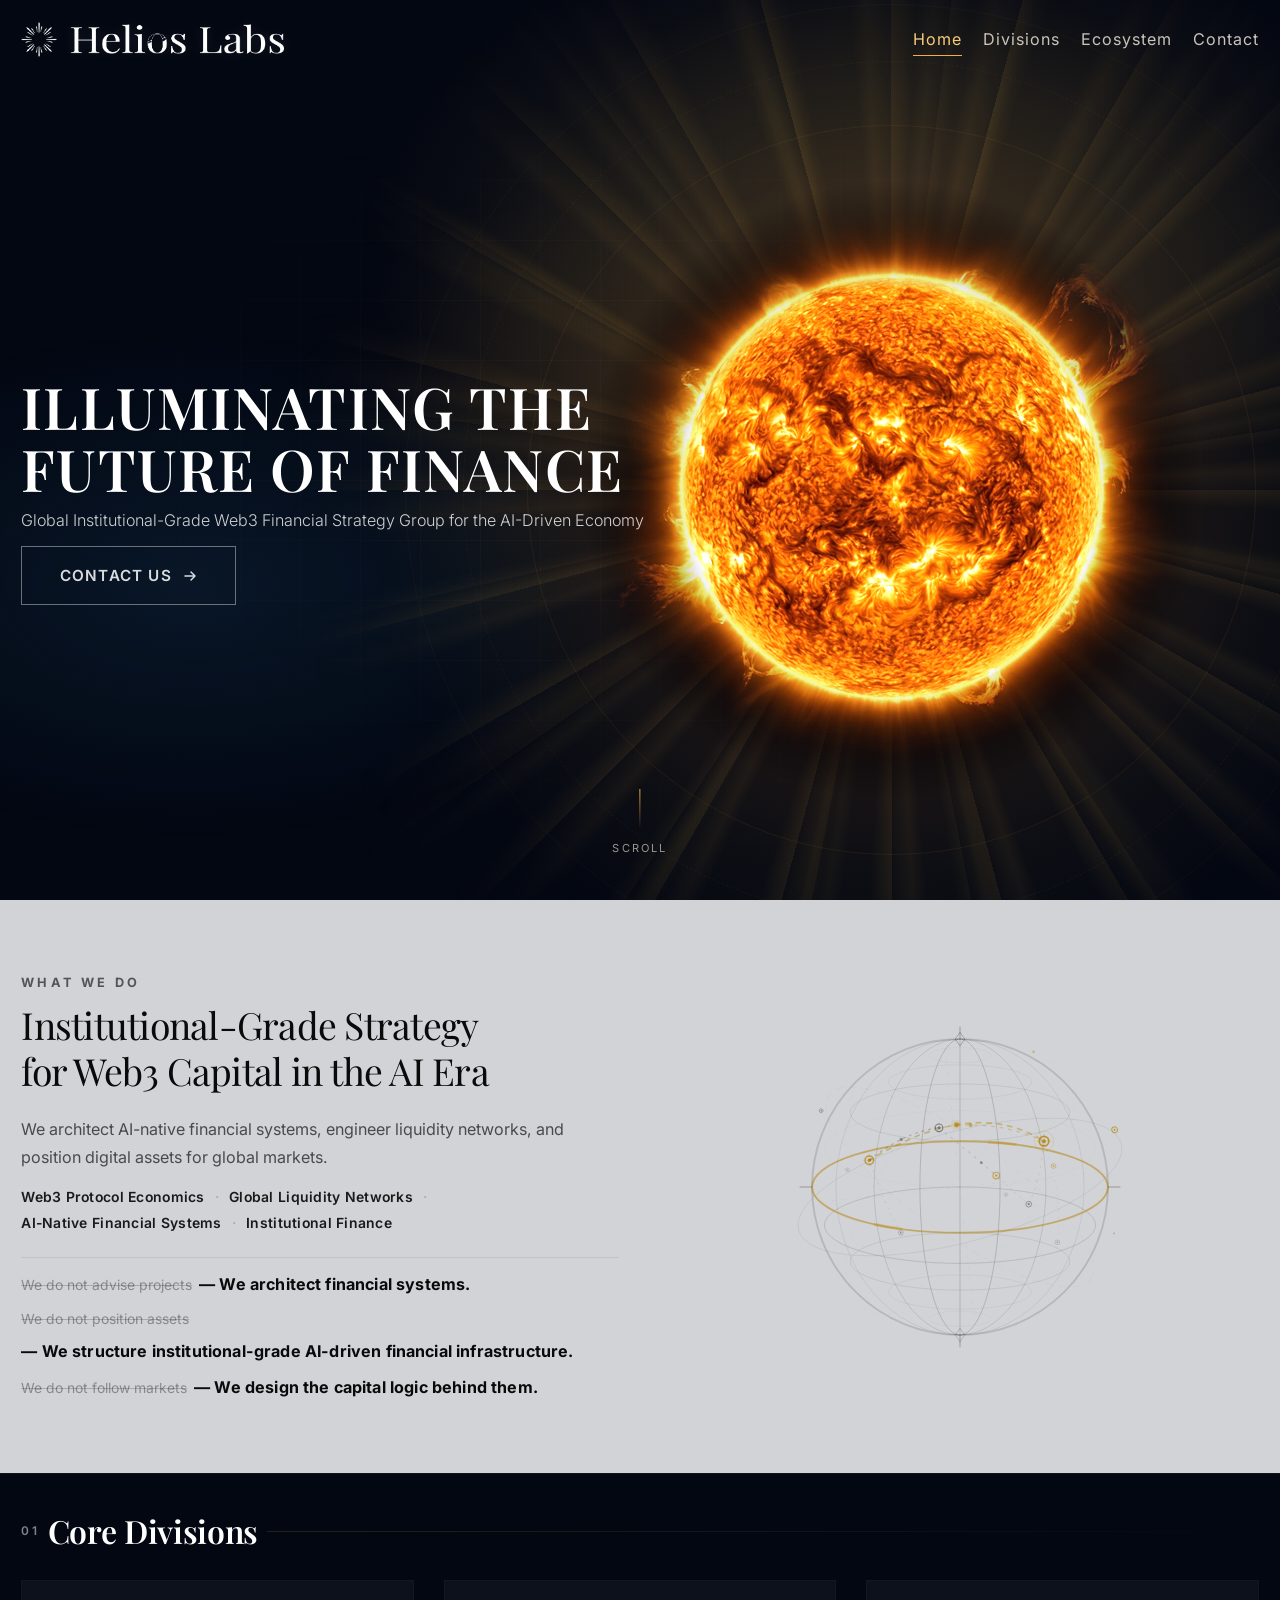
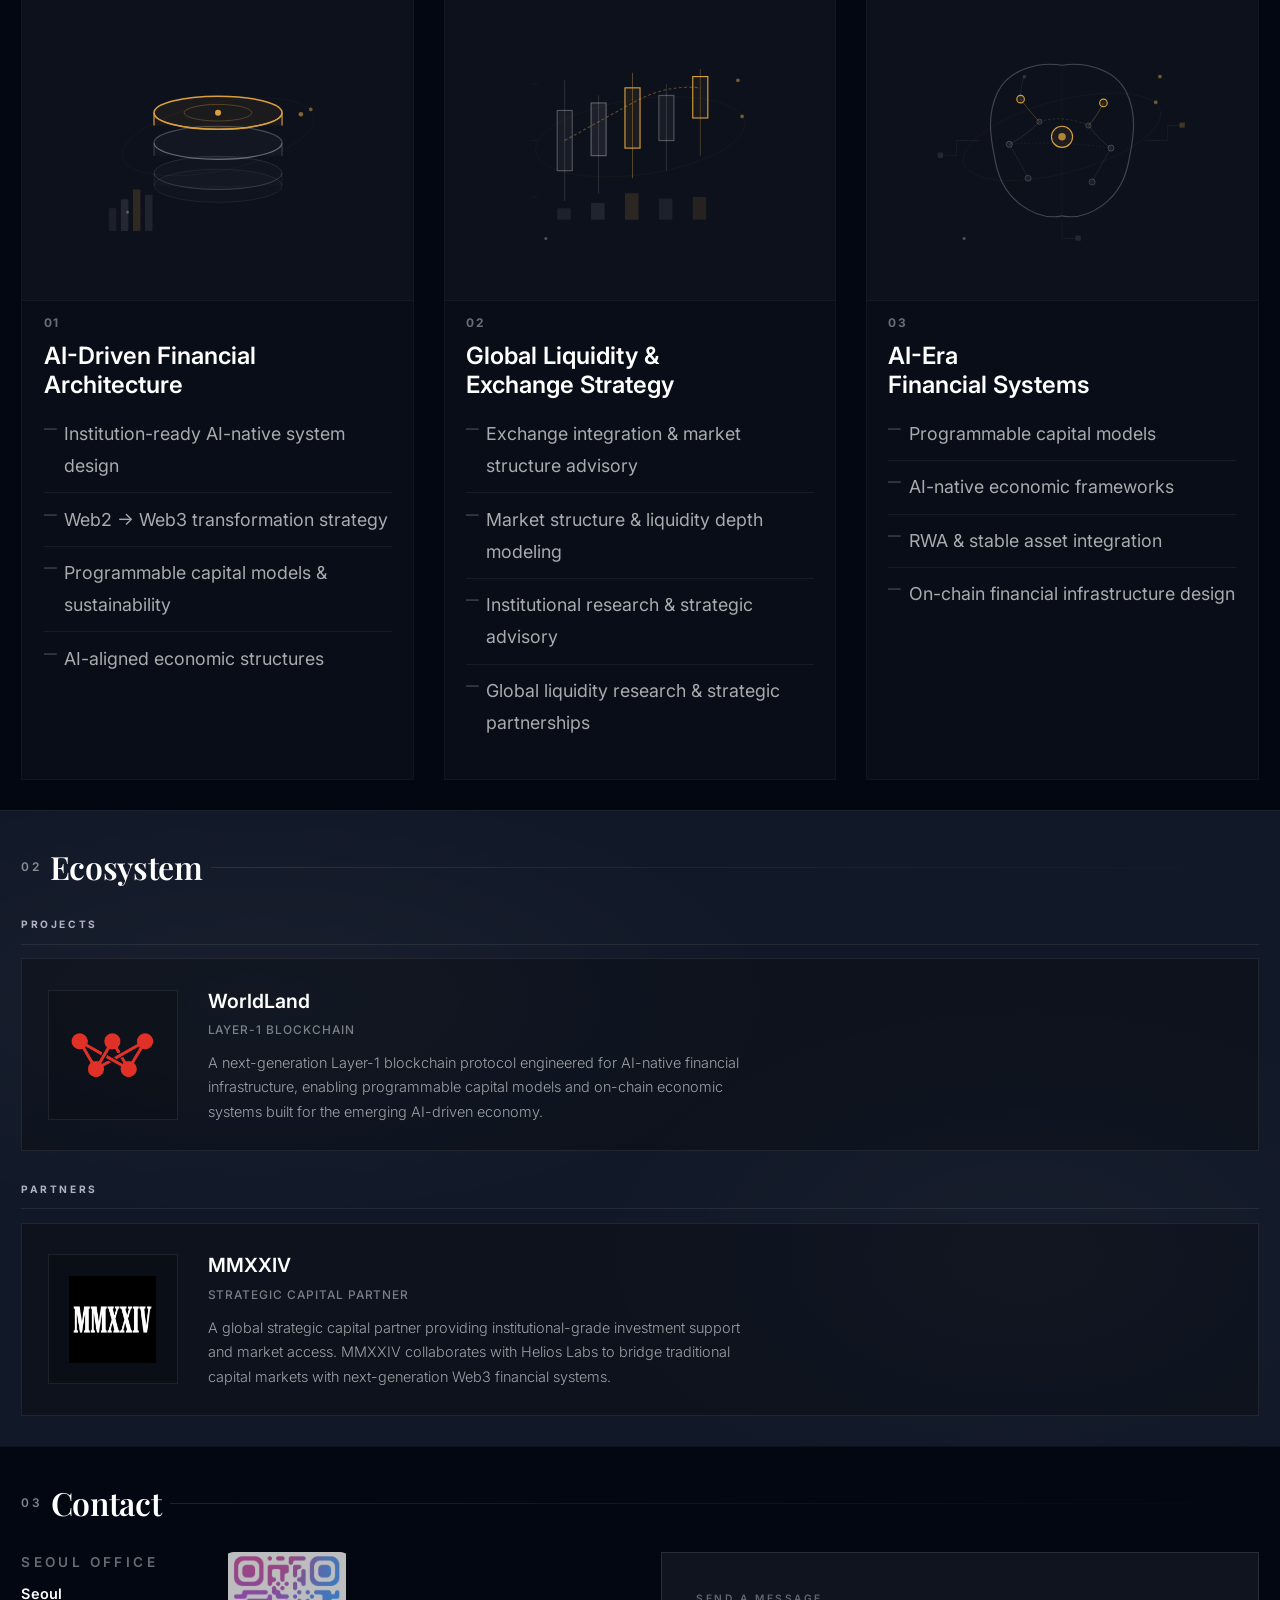
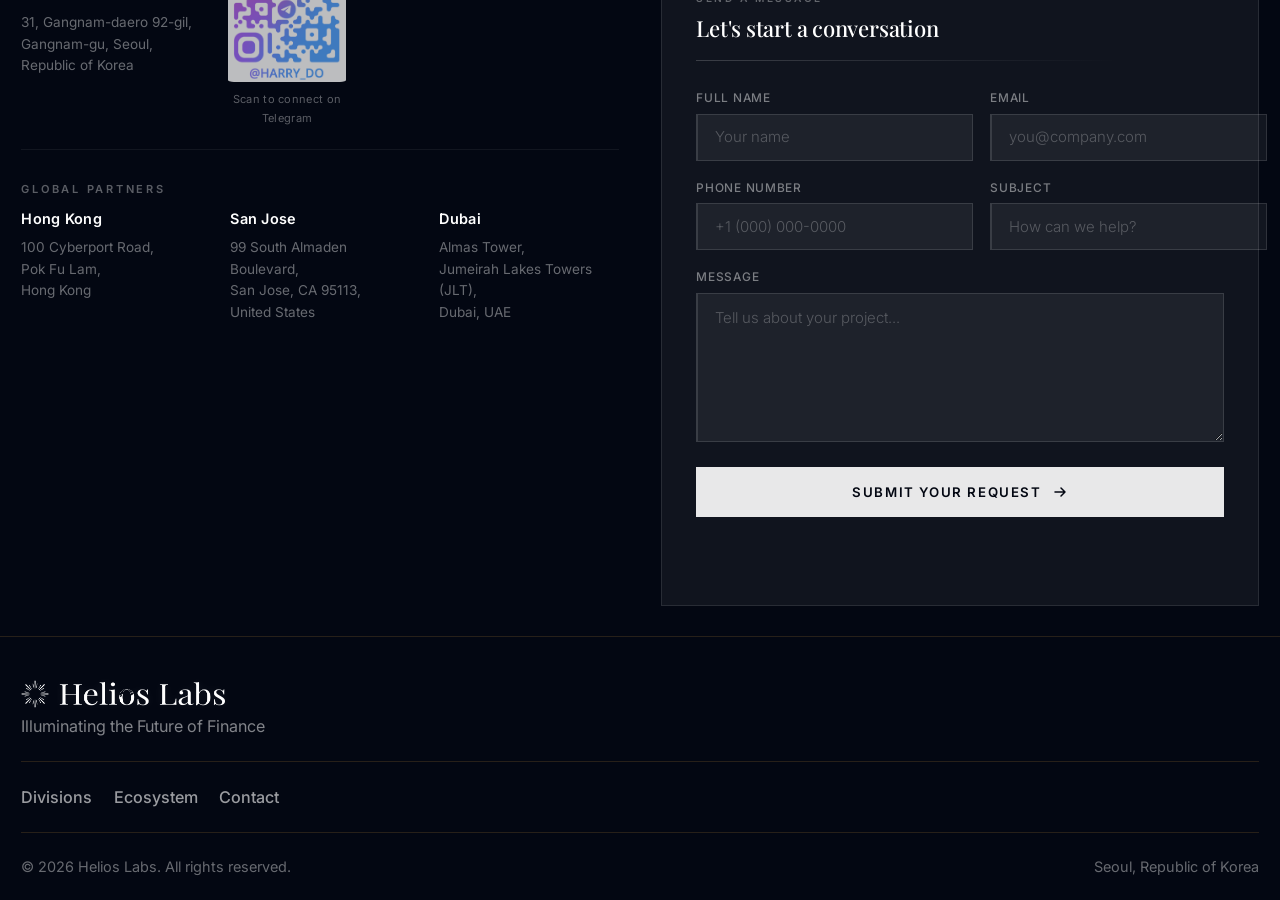
==== commit 9a840ac4: "d10" ====
--- a/index.html
+++ b/index.html
@@ -6,7 +6,7 @@
   <link rel="icon" type="image/png" href="assets/symbol-black.png" />
   <link rel="apple-touch-icon" href="assets/symbol-black.png" />
   <title>Helios Labs — Illuminating the Future of Finance</title>
-  <meta name="description" content="Helios Labs is a global institutional-grade Web3 financial strategy group for the AI-driven economy. We architect token economies, engineer liquidity systems, and position digital assets for global markets." />
+  <meta name="description" content="Helios Labs is a global institutional-grade Web3 financial strategy group for the AI-driven economy. We architect AI-native financial systems, engineer liquidity networks, and position digital assets for global markets." />
   <link rel="preconnect" href="https://fonts.googleapis.com" />
   <link rel="preconnect" href="https://fonts.gstatic.com" crossorigin />
   <link href="https://fonts.googleapis.com/css2?family=Playfair+Display:ital,wght@0,400;0,500;0,600;0,700;0,800;1,400;1,500;1,600;1,700&family=Inter:opsz,wght@14..32,300;14..32,400;14..32,500;14..32,600&display=swap" rel="stylesheet" />
@@ -86,7 +86,7 @@
 
             <div class="narrative-body-block">
               <p class="narrative-body-v2">
-                We architect token economies, engineer liquidity systems, and position digital assets for global markets.
+                We architect AI-native financial systems, engineer liquidity networks, and position digital assets for global markets.
               </p>
 
               <div class="narrative-pillars">
@@ -106,8 +106,8 @@
                 <span class="check">— We architect financial systems.</span>
               </div>
               <div class="manifesto-mini-row">
-                <span class="cross">We do not position tokens</span>
-                <span class="check">— We structure institutional-grade digital assets.</span>
+                <span class="cross">We do not position assets</span>
+                <span class="check">— We structure institutional-grade AI-driven financial infrastructure.</span>
               </div>
               <div class="manifesto-mini-row">
                 <span class="cross">We do not follow markets</span>
@@ -386,11 +386,11 @@
           </div>
           <div class="division-content">
             <div class="division-index">01</div>
-            <h3>Token Economy &<br />Capital Architecture</h3>
+            <h3>AI-Driven Financial<br />Architecture</h3>
             <ul class="division-list">
-              <li>Institution-ready token design</li>
+              <li>Institution-ready AI-native system design</li>
               <li>Web2 → Web3 transformation strategy</li>
-              <li>Supply engineering & post-listing sustainability</li>
+              <li>Programmable capital models & sustainability</li>
               <li>AI-aligned economic structures</li>
             </ul>
           </div>
--- a/style.css
+++ b/style.css
@@ -391,8 +391,10 @@
 }
 
 .sun-image {
-  width: 720px;
-  height: 720px;
+  width: min(720px, 50vw);
+  height: min(720px, 50vw);
+  max-width: 800px;
+  max-height: 800px;
   object-fit: contain;
   position: relative;
   z-index: 3;
@@ -400,12 +402,17 @@
   filter: brightness(1.3) drop-shadow(0 0 80px rgba(239, 175, 66, 0.5));
   mask-image: radial-gradient(circle at center, white 45%, transparent 68%);
   -webkit-mask-image: radial-gradient(circle at center, white 45%, transparent 68%);
+  pointer-events: none;
+  user-select: none;
+  -webkit-user-drag: none;
 }
 
 .sun-glow {
   position: absolute;
-  width: 1200px;
-  height: 1200px;
+  width: min(1200px, 83vw);
+  height: min(1200px, 83vw);
+  max-width: 1400px;
+  max-height: 1400px;
   background: radial-gradient(
     circle,
     rgba(255, 230, 150, 0.35) 0%,
@@ -423,8 +430,10 @@
 .hero-visual::before {
   content: '';
   position: absolute;
-  width: 1400px;
-  height: 1400px;
+  width: min(1400px, 97vw);
+  height: min(1400px, 97vw);
+  max-width: 1600px;
+  max-height: 1600px;
   z-index: 0;
   background:
     repeating-conic-gradient(
@@ -445,8 +454,10 @@
 .hero-visual::after {
   content: '';
   position: absolute;
-  width: 1600px;
-  height: 1600px;
+  width: min(1600px, 111vw);
+  height: min(1600px, 111vw);
+  max-width: 1800px;
+  max-height: 1800px;
   z-index: 0;
   background:
     repeating-conic-gradient(
@@ -471,22 +482,28 @@
 }
 
 .sun-ring-1 {
-  width: 820px;
-  height: 820px;
+  width: min(820px, 57vw);
+  height: min(820px, 57vw);
+  max-width: 950px;
+  max-height: 950px;
   animation: ringRotate 40s linear infinite;
 }
 
 .sun-ring-2 {
-  width: 960px;
-  height: 960px;
+  width: min(960px, 67vw);
+  height: min(960px, 67vw);
+  max-width: 1100px;
+  max-height: 1100px;
   border-style: dashed;
   border-color: rgba(239, 175, 66, 0.05);
   animation: ringRotate 55s linear infinite reverse;
 }
 
 .sun-ring-3 {
-  width: 1100px;
-  height: 1100px;
+  width: min(1100px, 76vw);
+  height: min(1100px, 76vw);
+  max-width: 1250px;
+  max-height: 1250px;
   border-color: rgba(239, 175, 66, 0.03);
   animation: ringRotate 70s linear infinite;
 }
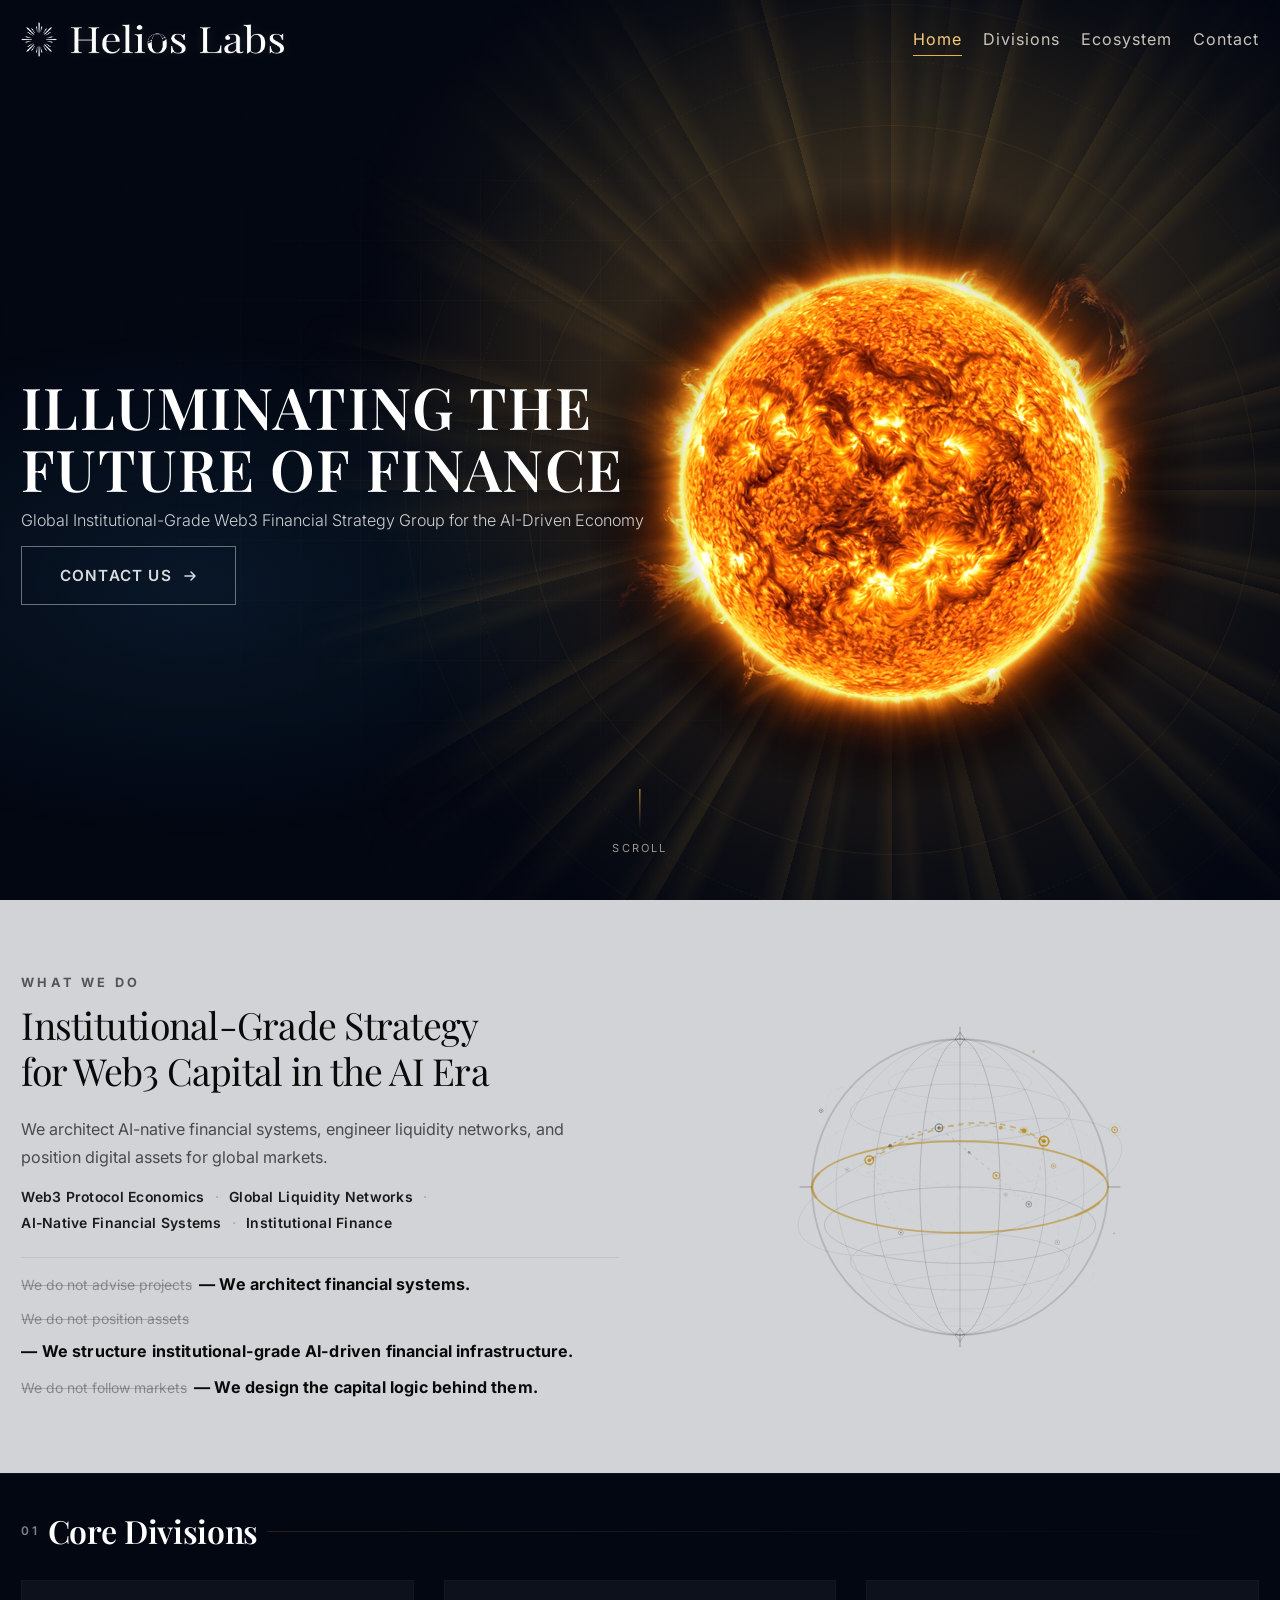
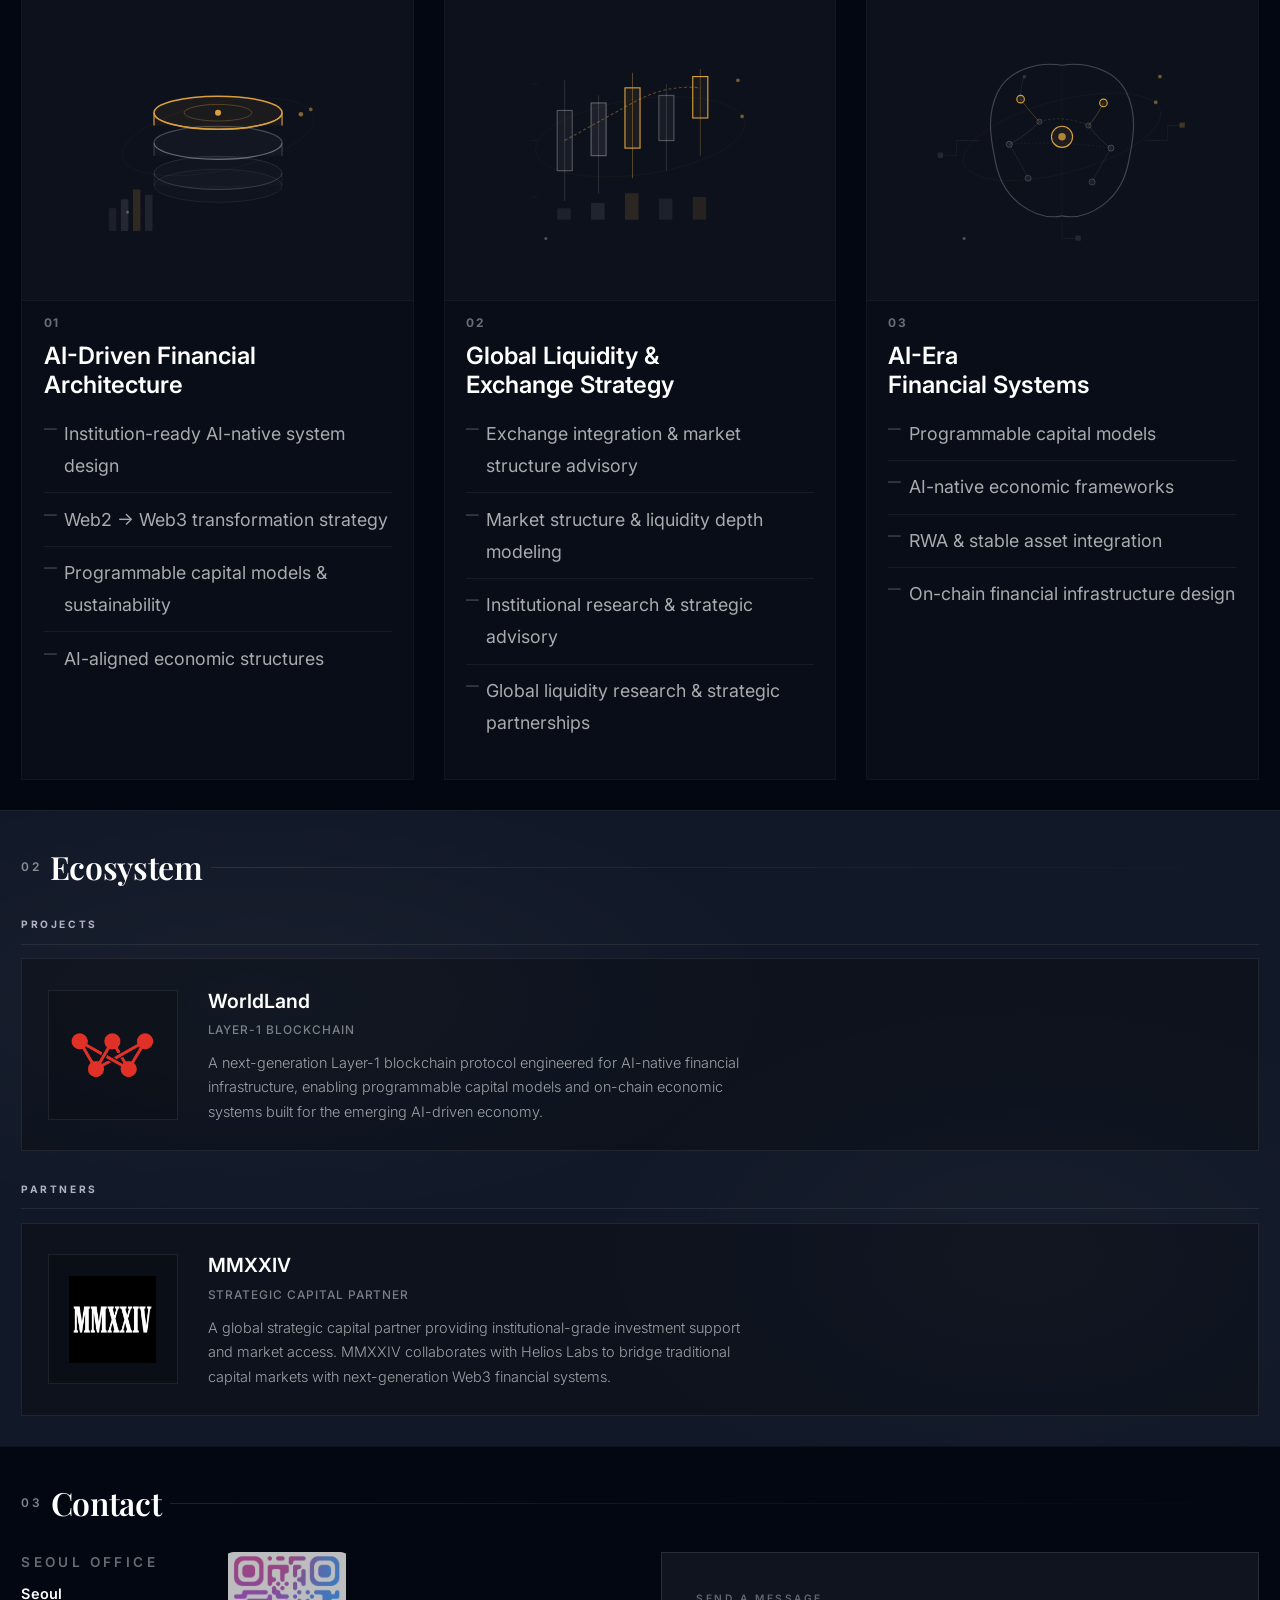
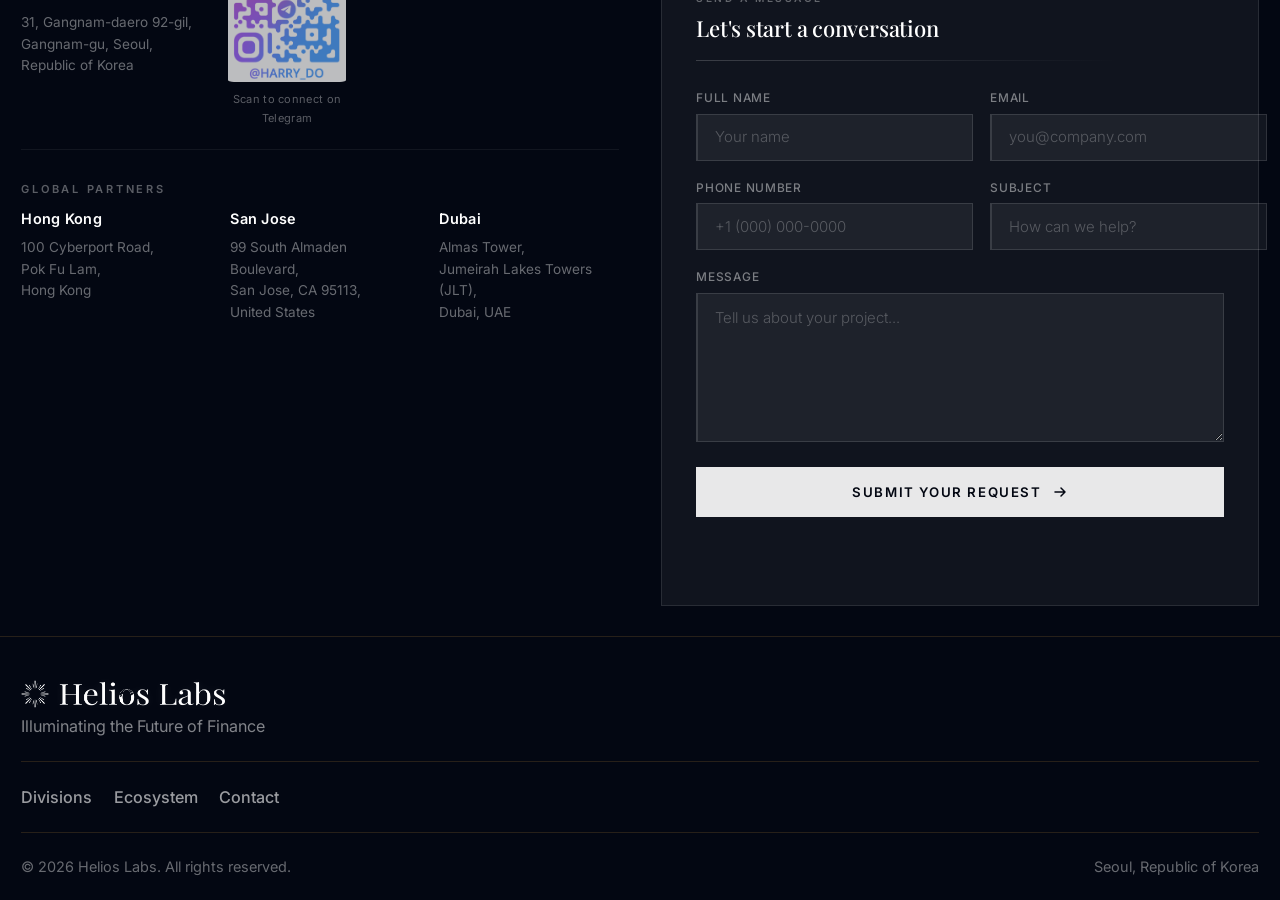
==== commit 2b99bf41: "add link" ====
--- a/index.html
+++ b/index.html
@@ -583,7 +583,7 @@
           <div class="showcase-viewport">
             <div class="showcase-track">
               <!-- Slide 1: WorldLand -->
-              <div class="showcase-slide active">
+              <a href="https://www.crypto-reporter.com/press-releases/worldland-secures-100m-strategic-capital-commitment-from-bolts-capital-to-accelerate-decentralized-ai-infrastructure-122268/" target="_blank" rel="noopener noreferrer" class="showcase-slide active" style="text-decoration:none;color:inherit;cursor:pointer;">
                 <div class="showcase-logo">
                   <img src="assets/worldland-logo.png" alt="WorldLand" />
                 </div>
@@ -592,7 +592,7 @@
                   <p class="showcase-type">Layer-1 Blockchain</p>
                   <p class="showcase-desc">A next-generation Layer-1 blockchain protocol engineered for AI-native financial infrastructure, enabling programmable capital models and on-chain economic systems built for the emerging AI-driven economy.</p>
                 </div>
-              </div>
+              </a>
               <!-- Slide 2: Project Alpha -->
               <div class="showcase-slide">
                 <div class="showcase-logo showcase-logo-placeholder">
